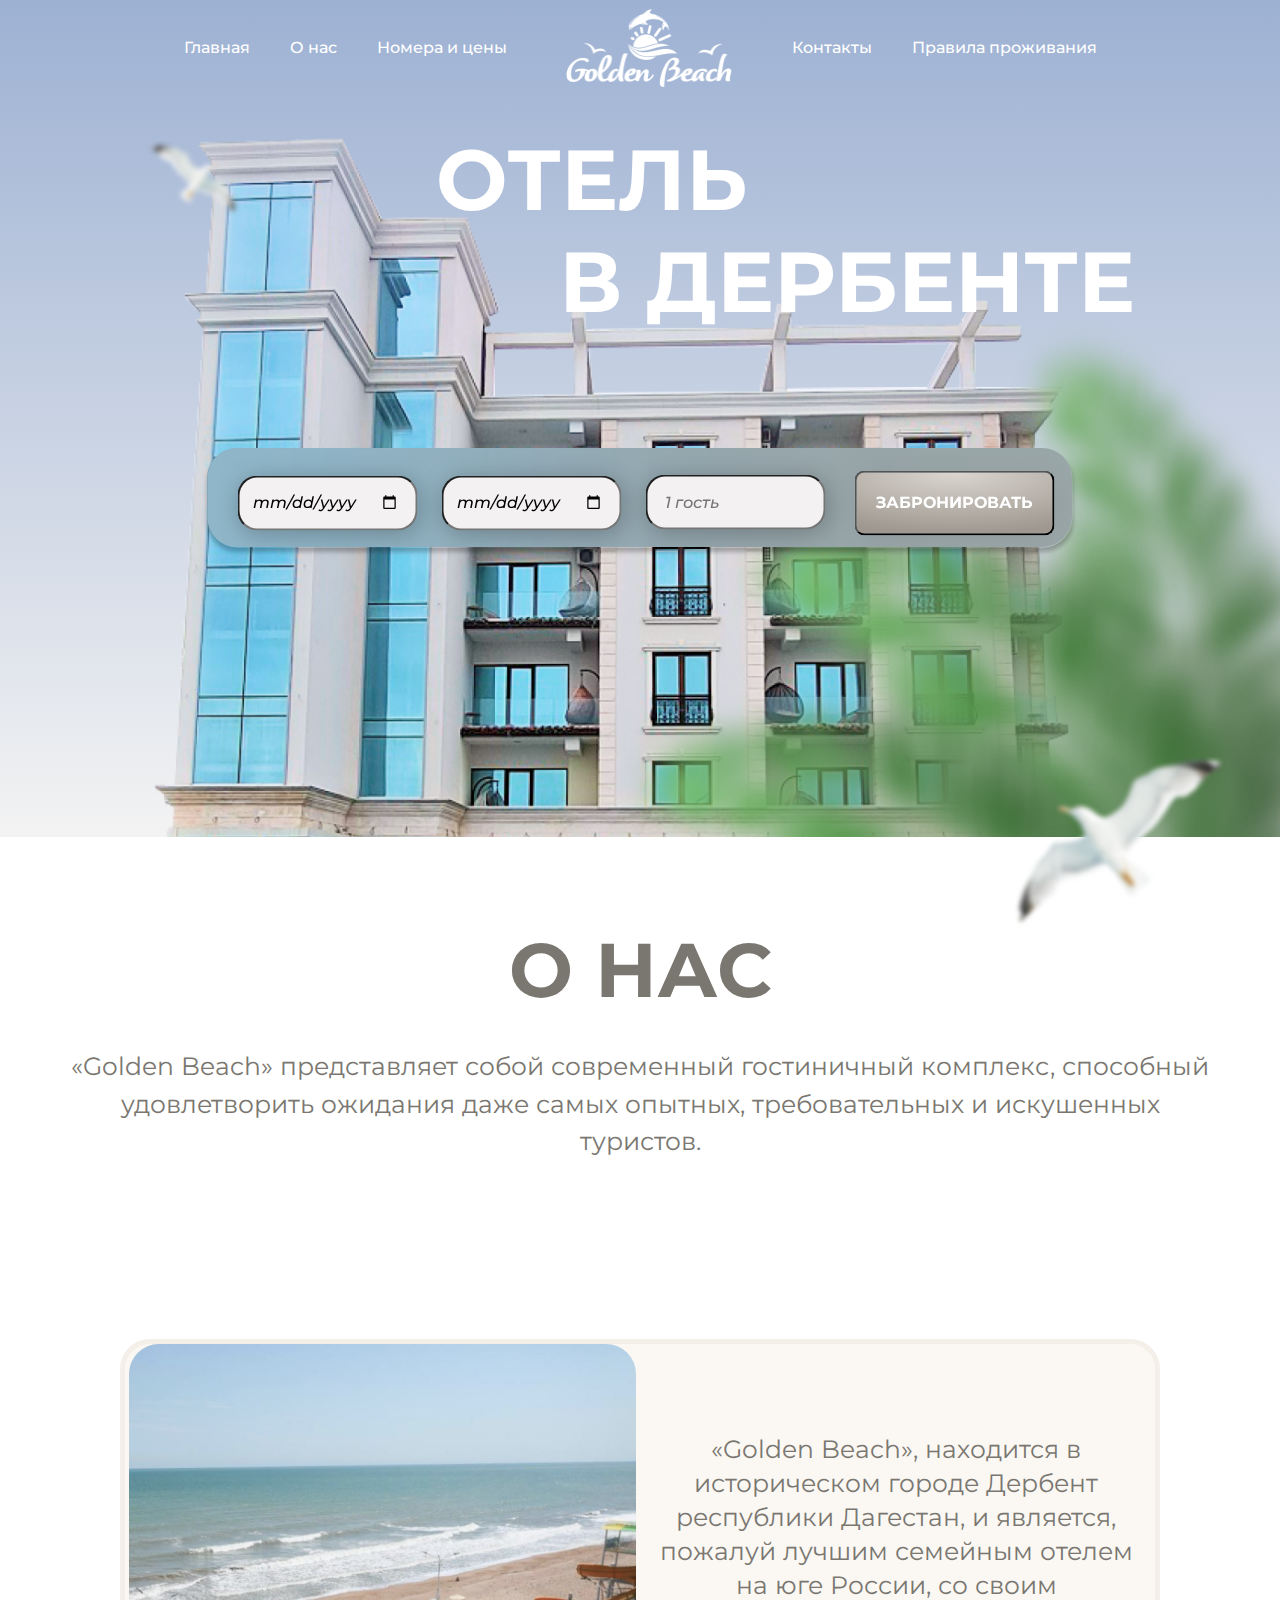
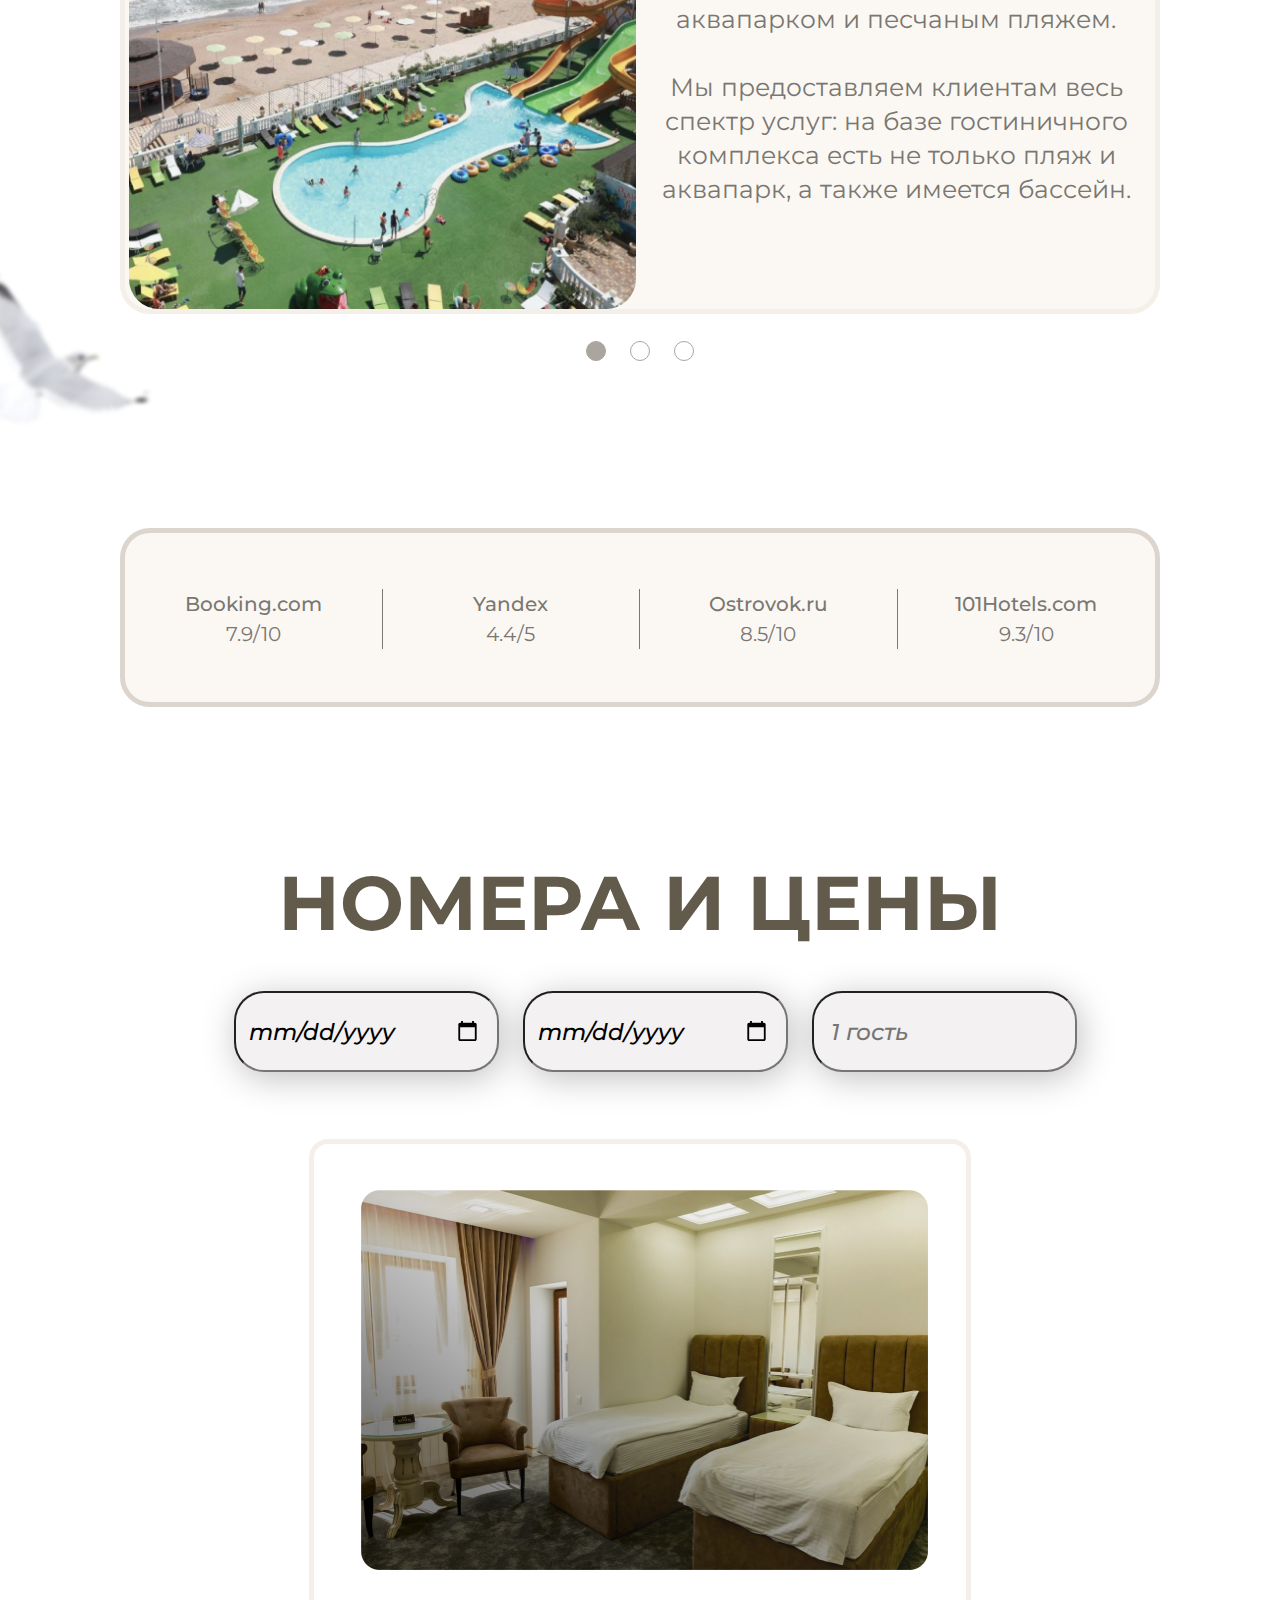
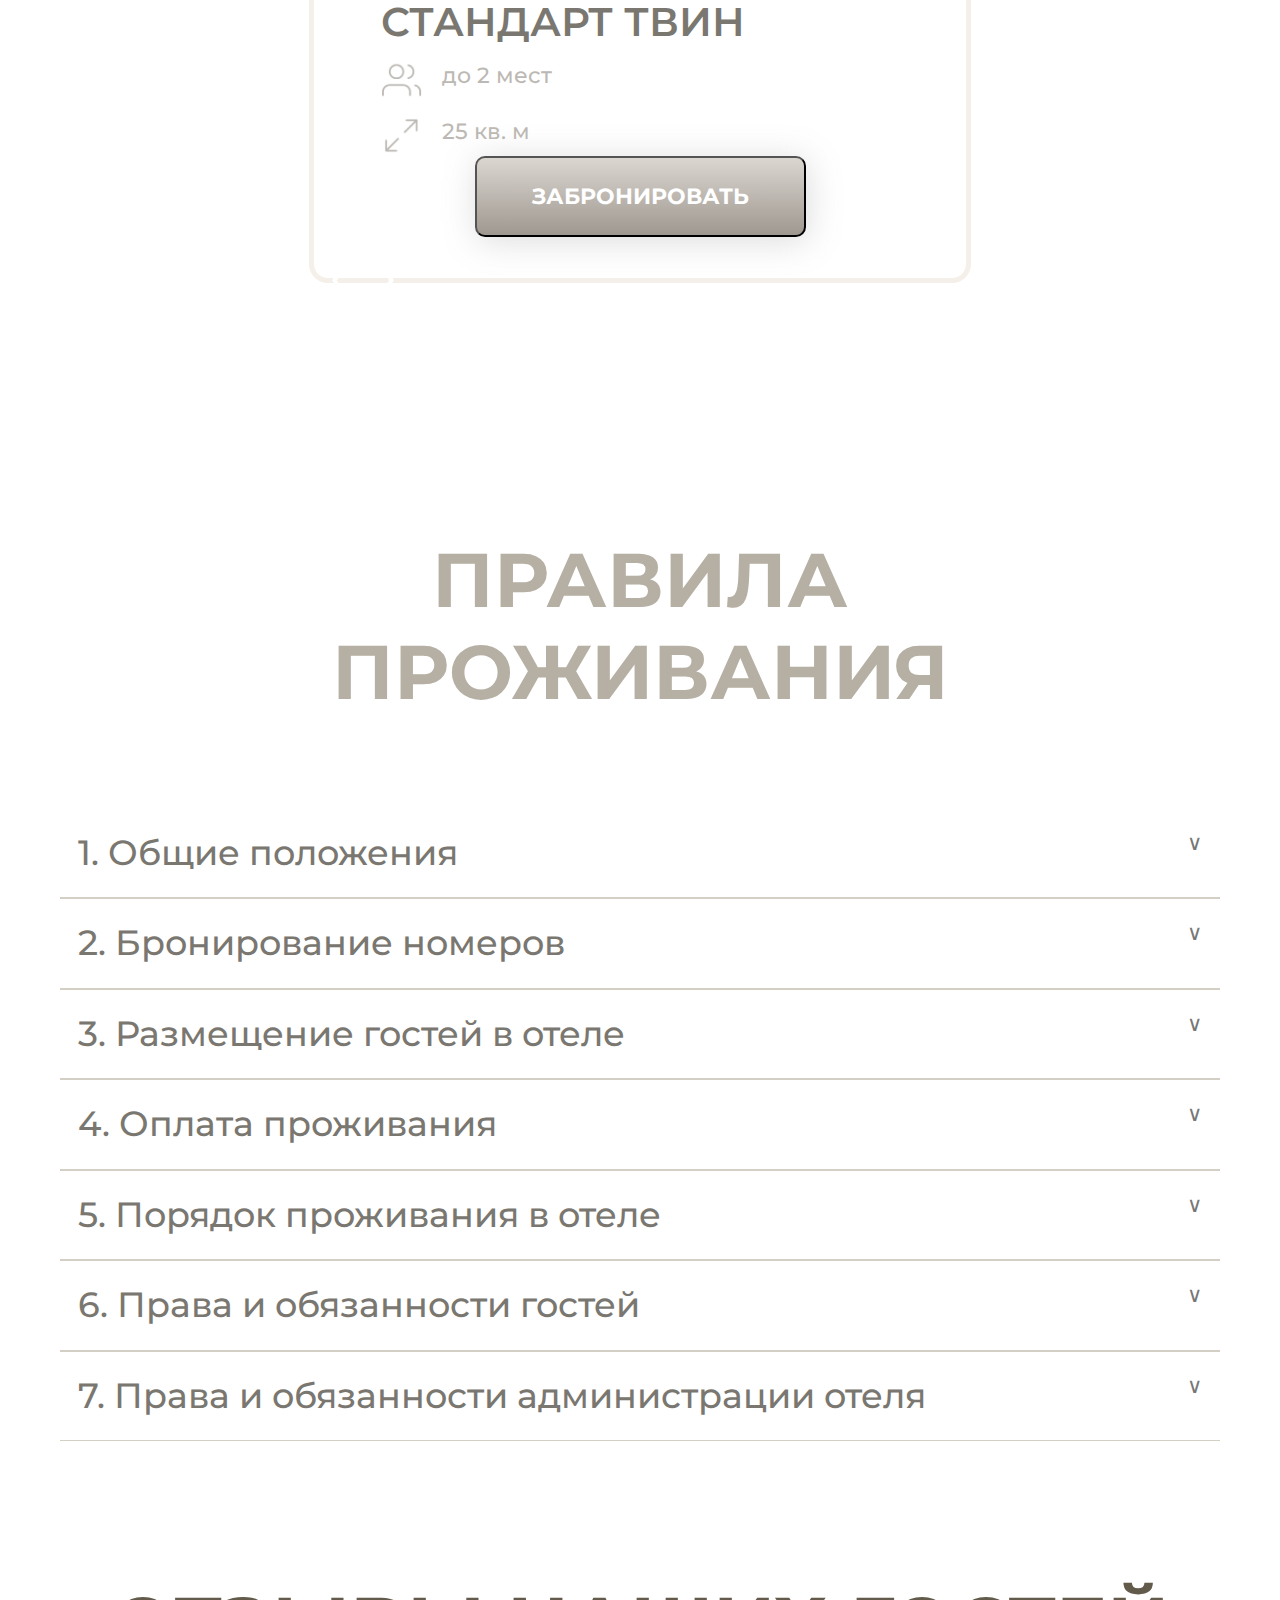
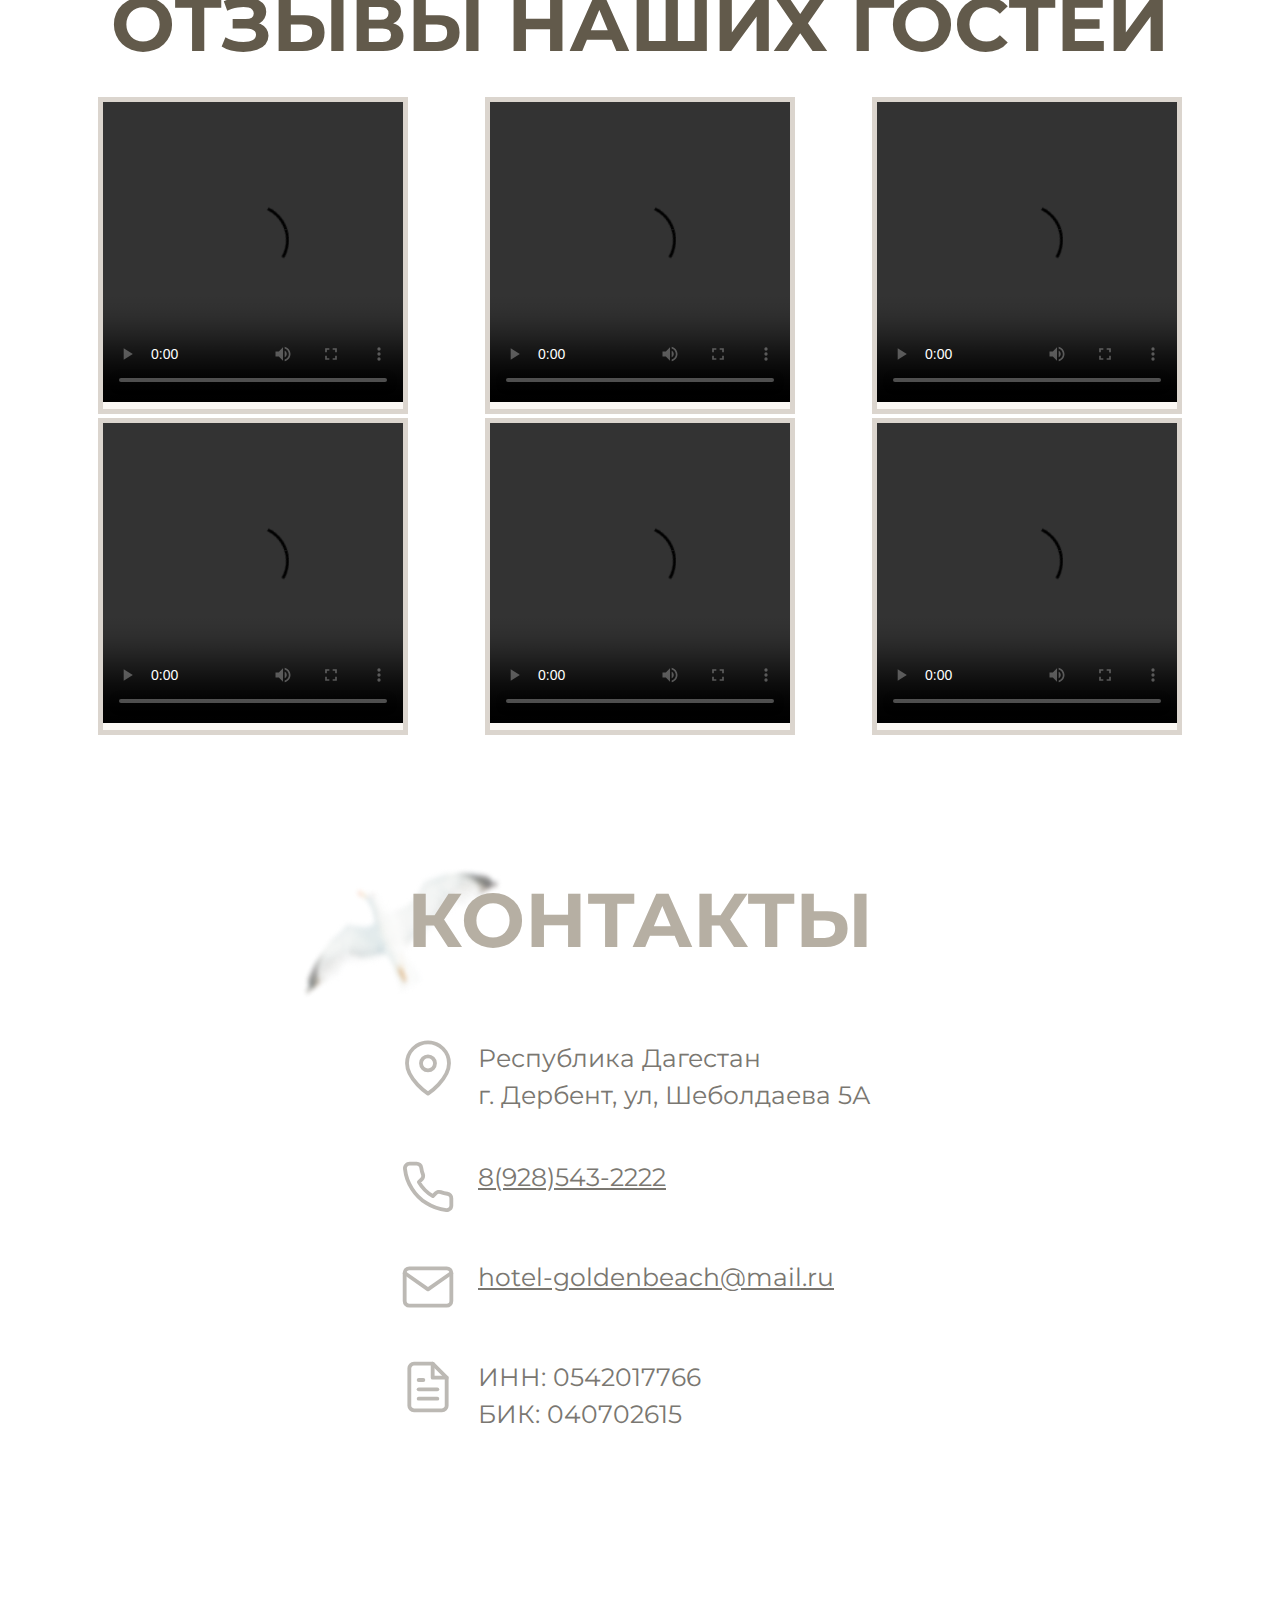
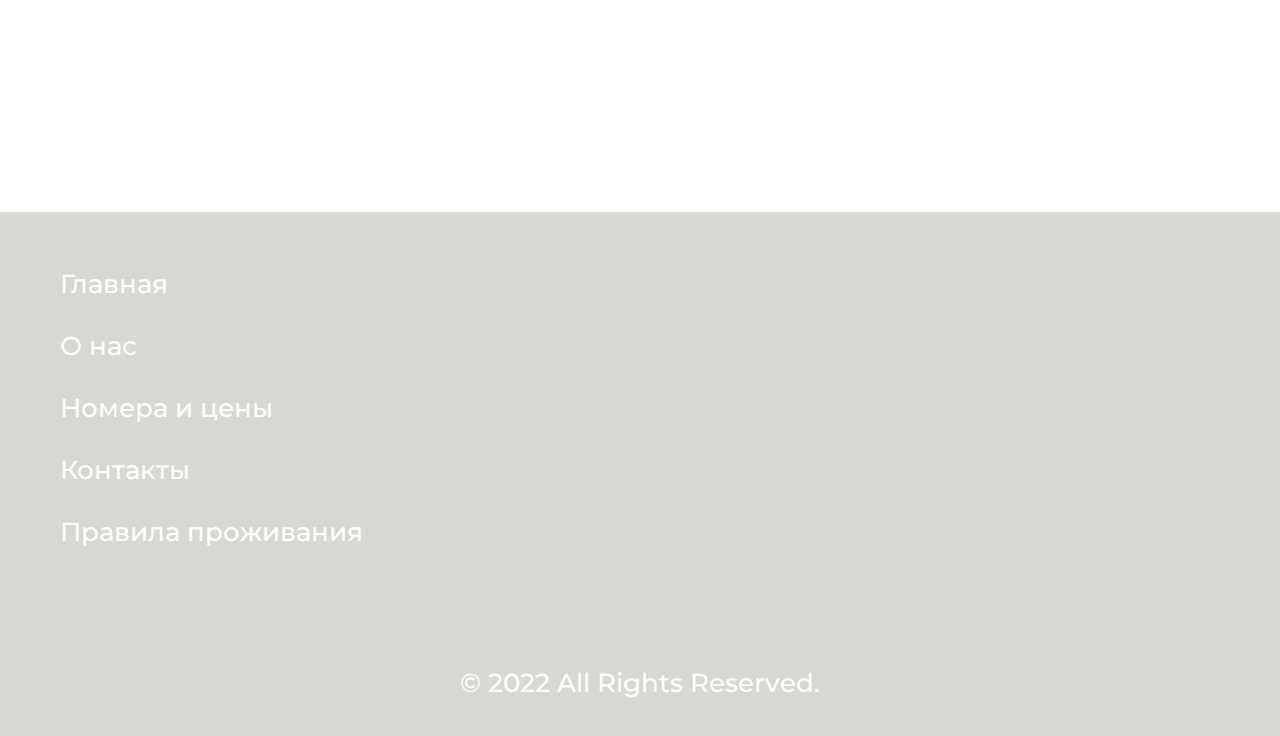
==== hotel/src/index.html @ cdae7a3d "Add files via upload" ====
<!DOCTYPE html>
<html lang="en">
<head>
    <meta charset="UTF-8">
    <meta http-equiv="X-UA-Compatible" content="IE=edge">
    <meta name="viewport" content="width=device-width, initial-scale=1.0">
    <title>Document</title>
    <link rel="stylesheet" href="css/bootstrap-reboot.min.css">
    <link rel="stylesheet" href="css/style.min.css">
</head>
<body>
    <header class="header">
        <nav class="nav">
            <div class="container">
                <div class="nav__wrapper">
                    <ul class="nav__item">
                        <li class="nav__item-items"><a href="#"> Главная</a></li>
                        <li class="nav__item-items"><a href="#">О нас</a></li>
                        <li class="nav__item-items"><a href="#">Номера и цены</a></li>
                        <li class="nav__item-items"><a class="nav__item-logo"href="#"><img class="nav__item-img" src="img/logow.png" alt="logo"></a></li>
                        <li class="nav__item-items"><a href="#">Контакты</a></li>
                        <li class="nav__item-items"><a href="#">Правила проживания</a></li>
                    </ul>
                </div>
            </div>
        </nav>
        <div class="container">
            <h1 class="header__title">ОТЕЛЬ&emsp;&emsp;&emsp;&emsp;&emsp;&nbsp;&nbsp; <br> В ДЕРБЕНТЕ&emsp;</h1>
            <div class="header__form">
                <form class="header__form-form modal-form" action="#">
                    <input class="form-date-in"  type="date"  name="calendar" required >
                    <input class="form-date-out" type="date" name="calendar" required> 
                    <input class="form-guest" type="number" max="10" min="1" placeholder="1 гость" required>
                    <button class="header__btn">забронировать</button>
                </form>
            </div>
            <div class="header_wrapper-back"><img class="header__img" src="img/bg.png" alt="hotel"></div>
            <div class="header_wrapper-bird-one"><img class="header_bird-one" src="img/ch2.png" alt="bird1"></div>
            <div class="header_wrapper_plant"><img class="header_plant"src="img/flm.png" alt="plant"></div>
        </div>
    </header>
    <div class="wrapper-bird-two"><img class="header_bird-two"src="img/ch1.png" alt="bird2"></div>
    <section class="about">
        <div class="container">
            <h2 class="about__title">О нас</h2>
            <p class="about__subtitle">«Golden Beach» представляет собой современный гостиничный комплекс, способный удовлетворить ожидания даже самых опытных, требовательных и искушенных туристов.</p>
        </div>
    </section>

    <section class="carousel">
        <div class="container">
            <div class="carousel__wrapper">
                <div class="carousel__block">
                    <div class="carousel__item-img"><img src="img/slide1.png" alt="slide1"></div>
                    <div class="carousel__item-text">«Golden Beach», находится в историческом городе Дербент республики Дагестан, и является, пожалуй лучшим семейным отелем на юге России, со своим аквапарком и песчаным пляжем. 
                        <br><br>
                    Мы предоставляем клиентам весь спектр услуг: на базе гостиничного комплекса есть не только пляж и аквапарк, а также имеется бассейн.
                        </div>
                </div>
                <div class="carousel__block">
                    <div class="carousel__item-img"><img src="img/slide2.png" alt="slide2"></div>
                    <div class="carousel__item-text">Все номера гостиничного комплекса укомплектованы всем необходимым для семейного отдыха, любые удобства доступны для Вас в номерах нескольких категорий.</div>
                </div>
                <div class="carousel__block">
                    <div class="carousel__item-img"><img src="img/slide3.png" alt="slide2"></div>
                    <div class="carousel__item-text">Приезжайте к нам, и Вы сможете по достоинству оценить красоты наших мест, безукоризненный сервис. Мы окажем Вам радушный прием, и сделаем все для того. Чтобы Ваш отдых стал незабываемым!</div>
                </div>
                <div class="dot-container">
                    <span class="dot" onclick="currentSlide(1)"></span>
                    <span class="dot" onclick="currentSlide(2)"></span>
                    <span class="dot" onclick="currentSlide(3)"></span>
                  </div>
            </div>
        </div>
    </section>
<div class="wrapper_bird_tree"><img class="bird-tree" src="img/bird3.png" alt="bird3"></div>
    <section class="rating">
        <div class="container">
            <div class="rating__wrapper">
                <div class="rating__items">
                    <div class="rating__items_item big">Booking.com</div>
                    <div class="rating__items_item">7.9/10</div>
                </div>
                <div class="rating__items">
                    <div class="rating__items_item big">Yandex</div>
                    <div class="rating__items_item">4.4/5</div>
                </div>
                <div class="rating__items">
                    <div class="rating__items_item big">Ostrovok.ru</div>
                    <div class="rating__items_item">8.5/10</div>
                </div>
                <div class="rating__items">
                    <div class="rating__items_item big">101Hotels.com</div>
                    <div class="rating__items_item">9.3/10</div>
                </div>
            </div>
        </div>
        <!-- <div class="rating_img"><img class="rating_img-item"src="img/treeR.png" alt="tree"></div> -->
    </section>

    <section class="price">
        <div class="container">
            <h2 class="price__title">номера и цены</h2>
            <div class="price__form">
                <form class="price__form-form modal-form" action="#">
                    <input class="form-date-in"  type="date"  name="calendar" required >
                    <input class="form-date-out" type="date" name="calendar" required> 
                    <input class="form-guest" type="number" max="10" min="1" placeholder="1 гость" required>
                </form>
            </div>
            <div class="price__block">
                <div class="price__order">
                    <div class="price__order-imgs">
                        <div class="price__order-img">
                            <img class="price__order-img_item" src="img/order1.png" alt="order1">
                        </div>
                        <!-- <div class="price__order-img">
                            <img class="price__order-img_item" src="img/order2.png" alt="order2">
                        </div>
                        <div class="price__order-img">
                            <img class="price__order-img_item" src="img/order3.png" alt="order3">
                        </div>
                        <div class="price__order-img">
                            <img class="price__order-img_item" src="img/order4.png" alt="order4">
                        </div> -->
                        <!-- <div style="text-align:center">
                            <span class="de" onclick="currentSlide(1)"></span>
                            <span class="de" onclick="currentSlide(2)"></span>
                            <span class="de" onclick="currentSlide(3)"></span>
                            <span class="de" onclick="currentSlide(4)"></span>
                          </div> -->
                    </div>
                    <h3 class="price__order-title">Стандарт ТВИН</h3>
                    <div class="price__order-guest">
                        <div class="price__order-guest-img">
                            <img class="price__order-guest-img_img" src="icons/Frame1.png" alt="Frame1">
                        </div>
                        <div class="price__order-guest-text">
                            до 2 мест
                        </div>
                    </div>
                    <div class="price__order-place">
                        <div class="price__order-place-img">
                            <img class="price__order-place-img_img"src="icons/Frame2.png" alt="Frame2">
                        </div>
                        <div class="price__order-place-text">
                            25 кв. м
                        </div>
                    </div>
                    <button class="price__btn">
                        забронировать
                    </button>
                </div>
                <!-- <div class="price__order">
                    <div class="price__order-imgs">
                        <div class="price__order-img">
                            <img class="price__order-img_item" src="img/order1.png" alt="order1">
                        </div>
                        <div class="price__order-img">
                            <img class="price__order-img_item" src="img/order2.png" alt="order2">
                        </div>
                        <div class="price__order-img">
                            <img class="price__order-img_item" src="img/order3.png" alt="order3">
                        </div>
                        <div class="price__order-img">
                            <img class="price__order-img_item" src="img/order4.png" alt="order4">
                        </div>
                    </div>
                    <h3 class="price__order-title">Стандарт 3</h3>
                    <div class="price__order-guest">
                        <div class="price__order-guest-img">
                            <img class="price__order-guest-img_img" src="icons/Frame1.png" alt="Frame1">
                        </div>
                        <div class="price__order-guest-text">
                            до 3 мест
                        </div>
                    </div>
                    <div class="price__order-place">
                        <div class="price__order-place-img">
                            <img class="price__order-place-img_img"src="icons/Frame2.png" alt="Frame2">
                        </div>
                        <div class="price__order-place-text">
                            30 кв. м
                        </div>
                    </div>
                    <button class="price__btn">
                        забронировать
                    </button>
                </div>
                <div class="price__order">
                    <div class="price__order-imgs">
                        <div class="price__order-img">
                            <img class="price__order-img_item" src="img/order1.png" alt="order1">
                        </div>
                        <div class="price__order-img">
                            <img class="price__order-img_item" src="img/order2.png" alt="order2">
                        </div>
                        <div class="price__order-img">
                            <img class="price__order-img_item" src="img/order3.png" alt="order3">
                        </div>
                        <div class="price__order-img">
                            <img class="price__order-img_item" src="img/order4.png" alt="order4">
                        </div>
                    </div>
                    <h3 class="price__order-title">Стандарт 4</h3>
                    <div class="price__order-guest">
                        <div class="price__order-guest-img">
                            <img class="price__order-guest-img_img" src="icons/Frame1.png" alt="Frame1">
                        </div>
                        <div class="price__order-guest-text">
                            до 4 мест
                        </div>
                    </div>
                    <div class="price__order-place">
                        <div class="price__order-place-img">
                            <img class="price__order-place-img_img"src="icons/Frame2.png" alt="Frame2">
                        </div>
                        <div class="price__order-place-text">
                            40 кв. м
                        </div>
                    </div>
                    <button class="price__btn">
                        забронировать
                    </button>
                </div> -->
                <a class="prevv" onclick="plusSlides(-1)">&#10094;</a>
                <a class="nextt" onclick="plusSlides(1)">&#10095;</a>  
            </div>
        </div>
    </section>

    <section class="rules">
        <div class="container">
            <h3 class="rules__title">правила <br>
                проживания</h3>
                <div class="rules__wrapper">
                    <button class="rules_btn">1. Общие положения</button>
                    <div class="rules_item">
                        <p class="rules_text">1.1. Настоящие правила разработаны в соответствии с Законом Российской Федерации «О защите прав потребителей» от 07.02.1992 N 2300-1, Постановлением Правительства Российской Федерации 
                            «Об утверждении Правил предоставления гостиничных услуг в Российской Федерации» 
                            от 09.10.2015г. N 1085 и иными федеральными и региональными 
                            нормативно-правовыми актами, регулирующими деятельность гостиниц.
                            <br>
                            1.2. С Правилами проживания гости могут ознакомиться:
                            <br>
                            &ensp;&#183;&ensp;в информационной папке в номере отеля;
                            <br>
                            &ensp;&#183;&ensp;на официальном сайте отеля в разделе «Об отеле».
                            <br>
                            1.3. С Постановлением Правительства Российской Федерации 
                            «Об утверждении Правил предоставления гостиничных услуг 
                            в Российской Федерации» от 09.10.2015г. N 1085 гости могут ознакомиться в информационной папке в холле отеля.
                            <br>
                            1.4. В настоящие правила могут вноситься дополнения и изменения.
                            <br>
                            1.5. В случае задолженности по оплате отельных услуг (проживание, дополнительные услуги), не возмещенного материального ущерба, причиненного отелю при проживании ранее, при невозможности гарантировать оплату дополнительных услуг при размещении в отеле, 
                            а также при отсутствии документов, обязательных к предъявлению 
                            при заселении, отель вправе отказать гражданам в размещении.</p>
                    </div>
                    <button class="rules_btn">2. Бронирование номеров</button>
                    <div class="rules_item">
                        <p class="rules_text">
                            2.1. Исполнитель предоставляет необходимую и достоверную информацию об отеле и услугах на сайте отеля в электронных системах и туристическим агентствам, с которыми у отеля заключен договор о сотрудничестве.
                            <br>
                            2.2. Исполнитель принимает заявки на бронирование посредством электронной связи, позволяющей достоверно установить, что заявка исходит от конкретного потребителя или посредством телефонной связи:
                            <br>
                            &ensp;&#183;&ensp;контакты для телефонной связи: +7 (928) 543 22 22, +7 (928) 553-77-77;<br>
                            &ensp;&#183;&ensp;контакты для электронной связи: hotel-goldenbeach@mail.ru
                            <br>
                            2.3. При гарантированном бронировании отель ожидает гостя до 12:00 дня, следующего за днём запланированного заезда.
                            <br>
                            В случае отказа от бронирования менее чем:
                            <br>
                            &ensp;&#183;&ensp;за сутки до дня заезда в Низкий сезон,<br>
                            &ensp;&#183;&ensp;за трое суток до дня заезда в Средний сезон,<br>
                            &ensp;&#183;&ensp;за пятеро суток до дня заезда в Высокий сезон,<br>
                            а также опоздания или не заезда гостя с него или с заказчика взимается плата за фактический простой номера, но не более чем за сутки. При опоздании более чем на сутки гарантированное бронирование аннулируется.
                            <br>
                            2.4. В случае предварительного гарантированного (оплаченного) бронирования при заезде гостя до расчетного часа (с 07:00 до 12:00) оплачивается 50% стоимости проживания в низкий и средний сезоны и 100% в высокий сезон, если заселение производится с 07:00 до 12:00. 
                        </p>
                    </div>
                    <button class="rules_btn">3. Размещение гостей в отеле</button>
                    <div class="rules_item">
                        <p class="rules_text">
                            3.1. Отель предназначен для временного проживания граждан на срок, указанный в заявке, или заявленный гостем при размещении, если поселение осуществляется без предварительного уведомления. Иностранные граждане могут быть размещены на срок действия визы и миграционной карты.
                            <br>
                            По истечении согласованного срока проживающий гражданин обязан освободить номер.
                            <br>
                            3.2. При необходимости продления срока проживания необходимо сообщить об этом администратору службы приема и размещения (стойки приема и размещения) отеля не позднее, чем за 3 часа до расчетного часа – 12 часов по местному времени. При наличии свободных номеров администратор службы приема и размещения по согласованию с отделом бронирования продлевает срок проживания.
                            <br>
                            3.3. Номер в отеле предоставляется гражданам РФ по предъявлении действительного документа, удостоверяющего личность согласно требованиям Законодательства РФ и оформленного в установленном порядке.
                            <br>
                            3.4. Номер в отеле предоставляется иностранным гражданам и лицам без гражданства по предъявлении:
                            <br>
                            &ensp;&#183;&ensp;паспорта иностранного гражданина либо иного документа, установленного федеральным законом или признанного в соответствии с международным договором РФ в качестве документа, удостоверяющего личность иностранного гражданина;<br>
                            &ensp;&#183;&ensp;документа, выданного иностранным государством и признанного в соответствии с международным договором РФ в качестве документа, удостоверяющего личность лица без гражданства;<br>
                            &ensp;&#183;&ensp;разрешения на временное проживание лица без гражданства;<br>
                            &ensp;&#183;&ensp;вида на жительство лица без гражданства. <br>
                            3.5. Общее количество проживающих гостей в номере должно соответствовать количеству мест в номере.
                            <br>
                            Постановка иностранного гражданина и лица без гражданства на учет по месту пребывания в гостинице и снятие их с учет осуществляется в соответствии с Правилами осуществления миграционного учета иностранных граждан и лиц без гражданства в РФ. Для иностранных граждан эта услуга является платной.
                            <br>
                            3.6. Расчетный час в гостинице — 12 часов по московскому времени. Время заезда – 14 часов по московскому времени.
                        </p>
                    </div>
                    <button class="rules_btn">4. Оплата проживания</button>
                    <div class="rules_item">
                        <p class="rules_text">4.1. Плата за бронирование номеров в отеле составляет 50% от общей стоимости проживания.
                            <br>
                            4.2. Плата за проживание в отеле взимается в соответствии с расчетным часом. В случае задержки выезда потребителя плата за проживание взимается в следующем порядке:
                            <br>
                            &ensp;&#183;&ensp;с 12:00 до 18:00 – 50% от стоимости номера;<br>
                            &ensp;&#183;&ensp;после 18:00 – 100% стоимости номера.
                            4.3. Оплата за проживание и другие заказанные услуги производится в соответствии с действующим прейскурантом цен, утвержденным приказом Управляющего отелем.
                            <br>
                            4.4. Оплата может производиться авансовым перечислением средств за заказанные и подтвержденные услуги (до заезда гостя) или непосредственно в гостинице при заселении. Гостиница принимает оплату наличными рублевыми средствами или кредитной картой.
                            <br>
                            4.5. Отель принимает к оплате следующие кредитные карты: Visa, Master Card, American Express, Maestro.
                            <br>
                            4.6. Посещение проживающих третьими лицами допускается до 23:00. В случае, когда посетитель остается в номере после 23:00, отель оставляет за собой право выставить счет гостю на оплату дополнительного места и потребовать предоставления документа, удостоверяющего личность посетителя.
                            <br>
                            4.7. При выезде из отеля гость производит окончательный расчет за предоставленные основные и дополнительные услуги и сдает электронный ключ от номера администратору службы приема и размещения.</p>
                    </div>
                    <button class="rules_btn">5. Порядок проживания в отеле</button>
                    <div class="rules_item">
                        <p class="rules_text">5.1. Помимо оплачиваемых услуг отель предоставляет гостям следующие бесплатные услуги:
                            <br>
                            &ensp;&#183;&ensp;вызов скорой помощи;<br>
                            &ensp;&#183;&ensp;вода;<br>
                            &ensp;&#183;&ensp;доставка в номер корреспонденции по ее получении;<br>
                            &ensp;&#183;&ensp;побудка к определенному времени;<br>
                            &ensp;&#183;&ensp;вызов такси;<br>
                            &ensp;&#183;&ensp;заказ столиков в ресторанах отеля и города;<br>
                            &ensp;&#183;&ensp;услуги беспроводного интернета. <br>
                            5.2. Деньги, ценные бумаги, драгоценности, необходимо оставлять в сейфе в номере или в сейфе ресепшн. При условии соблюдения настоящего правила, администрация гарантирует проживающим сохранность личных вещей.
                            <br>
                            5.3. Гостиница не несет ответственности за работу городских коммуникаций (отключение света, тепла, воды).
                            <br>
                            5.4. В течение проживания гостя уборка номера производится ежедневно. Смена полотенец – ежедневно, смена постельного белья – раз в трое суток. Дополнительная уборка номера и смена полотенец и постельного белья оплачиваются дополнительно в соответствии с прейскурантом гостиницы.
                            <br>
                            5.5. При обнаружении забытых гостем вещей в номере администрация принимает меры к возврату их владельцу. Если это сделать не удалось отель обеспечивает сохранность вещей до передачи их гостю или его доверенному лицу в течение трех месяцев.
                            <br>
                            5.6. Книга отзывов и предложений находится у администратора на стойке приема и размещения, и выдается по первой просьбе / первому требованию. Заявления и жалобы принимаются отелем в письменной форме и рассматриваются в установленном Законом порядке.
                            
                            </p>
                    </div>
                    <button class="rules_btn">6. Права и обязанности гостей</button>
                    <div class="rules_item">
                        <p class="rules_text">
                            6.1. Потребитель имеет право:
                            <br>
                            &ensp;&#183;&ensp;запросить информацию о порядке получения бесплатных услуг в гостинице;<br>
                            &ensp;&#183;&ensp;запросить перечень дополнительных услуг и действующих на них цен;<br>
                            &ensp;&#183;&ensp;потребовать устранить недостаток, если ему предоставлена некачественная услуга, или уменьшения цены за некачественную услугу;<br>
                            &ensp;&#183;&ensp;оставить отзыв о пребывании в гостинице, оценив все использованные им услуги. <br>
                            6.2. Гость обязан:
                            <br>
                            &ensp;&#183;&ensp;оплатить все предоставленные ему услуги;<br>
                            &ensp;&#183;&ensp;соблюдать установленные гостиницей правила и определенный порядок проживания;<br>
                            &ensp;&#183;&ensp;соблюдать правила противопожарной безопасности, не допускать возникновения очагов пожара;<br>
                            &ensp;&#183;&ensp;соблюдать общественный порядок в гостинице и в номере, не шуметь и не беспокоить других гостей после 23:00;<br>
                            &ensp;&#183;&ensp;в случае обнаружения аварии электросетей, водо-теплоснабжающих сетей и иных технических, инженерных систем и оборудования гостиницы немедленно сообщить об этом администратору службы приема и размещения;<br>
                            &ensp;&#183;&ensp;при уходе из номера закрыть водозаборные краны, окна, выключить свет, телевизор и другие электроприборы, закрыть номер;<br>
                            &ensp;&#183;&ensp;возместить ущерб, причиненный имуществу гостиницы по своей вине в соответствии с действующим прейскурантом;<br>
                            &ensp;&#183;&ensp;хранить деньги, ценные бумаги и драгоценности в сейфе в номере или сдавать их на ответственное хранение в службу приема и размещения гостей;<br>
                            &ensp;&#183;&ensp;соблюдать установленный расчетный час при выезде. <br>
                        </p>
                    </div>
                    <button class="rules_btn">7. Права и обязанности администрации отеля</button>
                    <div class="rules_item">
                        <p class="rules_text">7.1. Отель имеет право:
                            <br>
                            &ensp;&#183;&ensp;в случае невозможности предоставить потребителю номер в отеле переселить его по согласованию с ним в другой отель не ниже по уровню;<br>
                            &ensp;&#183;&ensp;переселить потребителя в равнозначный номер в случае обнаружения необходимости произвести в его номере экстренный ремонт или проведения мероприятий по устранению причин, препятствующих его нормальному использованию;<br>
                            &ensp;&#183;&ensp;выселить потребителя в случае нарушения им настоящих правил, несвоевременной оплаты предоставленных услуг или проявления в отношении персонала или других потребителей агрессии и других действий, угрожающих их безопасности или здоровью;<br>
                            &ensp;&#183;&ensp;поместить вещи, оставленные потребителем в номере, подлежащем освобождению в связи с истечением оплаченного срока проживания, в камеру хранения. Такие действия производятся в присутствии представителя администрации гостиницы. <br>
                            7.2. Отель обязан:
                            <br>
                            &ensp;&#183;&ensp;в случае переселения гостя в другой отель предоставить ему бесплатно автомобиль для его транспортировки в этот отель;<br>
                            &ensp;&#183;&ensp;в случае выявления недостатков в номере, угрожающих безопасности гостя, срочно переселить его в другой номер без доплаты в равнозначный номер или в номер более высокой категории;<br>
                            &ensp;&#183;&ensp;хранить забытые гостем вещи в течение трех месяцев, а ценные вещи и деньги в течение одного года с момента составления акта о забытых вещах;<br>
                            &ensp;&#183;&ensp; обеспечивать конфиденциальность информации о потребителях и посетителях гостиницы;<br>
                            &ensp;&#183;&ensp;не проводить шумных мероприятий во дворике после 23:00. <br>
                            Благодарим Вас за выбор отеля «Golden Beach». Мы будем рады помочь Вам в решении любых возникающих вопросов.
                            <br>
                            С уважением,
                            <br>
                            Администрация отеля «Golden Beach».
                            <br>
                            Приятного Вам отдыха!
                            
                            </p>
                    </div>
                </div>
        </div>
    </section>

    <section class="video">
        <div class="container">
            <h3 class="video__title">Отзывы наших гостей</h3>
            <div class="video__wrapper">
                <div class="video__item">
                    <video controls height="300" width="300" src="video/video1.mp4"></video> 
                </div>
                <div class="video__item">
                    <video controls height="300" width="300" src="video/video2.mp4"></video>
                </div>
                <div class="video__item">
                    <video controls height="300" width="300" src="video/video3.mp4"></video>
                </div>
                <div class="video__item">
                    <video controls height="300" width="300" src="video/video4.mp4"></video>
                </div>
                <div class="video__item">
                    <video controls height="300" width="300" src="video/video5.mp4"></video>
                </div>
                <div class="video__item">
                    <video controls height="300" width="300" src="video/video6.mp4"></video>
                </div>
            </div>
        </div>
    </section>

    <section class="contacts">
        <div class="container">
            <img class="birdi"src="img/birdi.png" alt="birdi">
            <h3 class="contacts__title">
                контакты
            </h3>
            <div class="contacts__wrapper">
                <div class="contacts__item">
                    <div class="contacts__item-img">
                        <img src="icons/Frame1.svg" alt="geo">
                    </div>
                    <div class="contacts__item-text">
                        Республика Дагестан <br>
                        г. Дербент, ул, Шеболдаева 5А
                    </div>
                </div>
                <div class="contacts__item">
                    <div class="contacts__item-img">
                        <img src="icons/Frame2.svg" alt="tel">
                    </div>
                    <div class="contacts__item-text">
                        <a href="tel:+89285432222">8(928)543-2222</a>
                    </div>
                </div>
                <div class="contacts__item">
                    <div class="contacts__item-img">
                        <img src="icons/Frame3.svg" alt="mail">
                    </div>
                    <div class="contacts__item-text">
                       <a href="#">hotel-goldenbeach@mail.ru</a>
                    </div>
                </div>
                <div class="contacts__item">
                    <div class="contacts__item-img">
                        <img src="icons/Frame4.svg" alt="inn">
                    </div>
                    <div class="contacts__item-text">
                        ИНН: 0542017766 <br>
                        БИК: 040702615
                    </div>
                </div>
            </div>
        </div>
        
    </section>
    
    <footer class="footer">
        <div class="container">
            <div class="footer__links">
                <div class="footer__links-item"><a href="">Главная</a></div>
                <div class="footer__links-item"><a href="">О нас</a></div>
                <div class="footer__links-item"><a href="">Номера и цены</a></div>
                <div class="footer__links-item"><a href="">Контакты</a></div>
                <div class="footer__links-item"><a href="">Правила проживания</a></div>
            </div>
            <div class="footer__subtitle">© 2022 All Rights Reserved.</div>
        </div>
        
    </footer>
    <script src="js/script.js"></script>
</body>
</html>
---- hotel/src/css/style.min.css ----
@import url("https://fonts.googleapis.com/css2?family=Montserrat:ital,wght@0,400;0,500;0,600;0,700;1,500&display=swap");*{font-family:'Montserrat', sans-serif;margin:0;padding:0}.container{width:1160px;margin:0 auto}.nav{max-height:94px}.nav__wrapper{display:-webkit-box;display:-ms-flexbox;display:flex;-webkit-box-orient:horizontal;-webkit-box-direction:normal;-ms-flex-direction:row;flex-direction:row}.nav__item{list-style-type:none;display:-webkit-box;display:-ms-flexbox;display:flex;-webkit-box-orient:horizontal;-webkit-box-direction:normal;-ms-flex-direction:row;flex-direction:row;-webkit-box-align:center;-ms-flex-align:center;align-items:center;margin:0 auto;padding:0;font-weight:500;font-size:16px;line-height:23px;color:#f00606}.nav__item :nth-child(4){margin-right:58px;margin-left:17px}.nav__item :last-child{margin:0}.nav__item-items{margin-right:40px}.nav__item a{text-decoration:none;color:#ffffff}.nav__item-logo{padding:0;width:170px;height:94px}.nav__item-img{padding:0;width:170px;height:94px}.header{background:-webkit-gradient(linear, left top, left bottom, from(#9DB1D3), to(#F3F3F3));background:linear-gradient(#9DB1D3, #F3F3F3);position:relative;min-height:837px;overflow:hidden}.header__title{margin-top:35px;text-align:right;font-weight:700;font-size:85px;text-transform:uppercase;color:#ffffff;position:relative;z-index:1000}.header__form{position:absolute;display:block;margin:79px auto 0 auto;width:865px;height:99px;top:50%;left:50%;-webkit-transform:translate(-50%, -50%);transform:translate(-50%, -50%);background:rgba(217,217,217,0.01);-webkit-box-shadow:0px 4px 4px rgba(0,0,0,0.25);box-shadow:0px 4px 4px rgba(0,0,0,0.25);-webkit-backdrop-filter:blur(237px);backdrop-filter:blur(237px);border-radius:30px;z-index:3}.header__form-form{margin-top:22px}.header__form-form .form-date-in{width:180px;height:55px;margin-left:30px;padding-left:13px;padding-right:16px;font-style:italic;font-weight:500;font-size:16px;background:#F3F1F1;-webkit-box-shadow:2px 4px 24px rgba(0,0,0,0.25);box-shadow:2px 4px 24px rgba(0,0,0,0.25);border-radius:20px}.header__form-form .form-date-out{width:180px;height:55px;margin-left:20px;padding-left:13px;padding-right:16px;font-style:italic;font-weight:500;font-size:16px;background:#F3F1F1;-webkit-box-shadow:2px 4px 24px rgba(0,0,0,0.25);box-shadow:2px 4px 24px rgba(0,0,0,0.25);border-radius:20px}.header__form-form .form-guest{width:180px;height:55px;margin-left:20px;padding-left:17px;padding-right:16px;font-style:italic;font-weight:500;font-size:16px;background:#F3F1F1;-webkit-box-shadow:2px 4px 24px rgba(0,0,0,0.25);box-shadow:2px 4px 24px rgba(0,0,0,0.25);border-radius:20px}.header__form-form .header__btn{width:200px;height:65px;margin-left:25px;background:radial-gradient(100% 100% at 50% 0%, #DBD6D0 0%, #9E9890 100%);-webkit-box-shadow:2px 4px 34px rgba(115,114,114,0.25);box-shadow:2px 4px 34px rgba(115,114,114,0.25);border-radius:10px;font-weight:700;font-size:16px;color:#ffffff;text-transform:uppercase}.header_wrapper-bird-one{position:absolute;top:100px;left:10%;width:100%;max-width:137px;height:auto}.header_wrapper-bird-one img{width:100%;max-width:137px;height:auto}.header_wrapper_plant{position:absolute;top:100px;right:-10%;width:100%;max-width:910px;height:auto}.header_wrapper_plant img{width:100%;max-width:910px;height:auto}.header_wrapper-back{position:absolute;text-align:center;top:100px;width:100%;max-width:1100px;height:auto}.header_wrapper-back img{width:100%;max-width:1100px;height:auto}.wrapper-bird-two{position:absolute;top:660px;right:1%;width:100%;max-width:310px;height:auto;z-index:101}.wrapper-bird-two img{width:100%;max-width:310px;height:auto}.about{min-height:415px;background:#ffffff;text-align:center;margin-top:87px}.about__title{background:#ffffff;text-transform:uppercase;font-weight:700;font-size:76px;color:#7A7771}.about__subtitle{margin-top:33px;font-weight:400;font-size:25px;color:#7A7771}.carousel{margin:0 auto;position:relative}.carousel__wrapper{max-width:1040px;max-height:575px;margin:0 auto}.carousel__block{-ms-grid-columns:1fr 1fr;grid-template-columns:1fr 1fr;display:none;max-width:1040px;max-height:575px;background:#FBF8F4;border-radius:30px;border:5px solid #F4EFE8}.carousel__item-img{max-width:581px;height:auto;border-radius:30px;margin:0 auto}.carousel__item-img img{max-width:581px;max-height:565px;border-radius:30px}.carousel__item-text{display:block;margin:88px 22px 81px 19px;text-align:center;font-weight:400;font-size:25px;line-height:34px;color:#7A7771}.dot-container{text-align:center;margin-top:27px}.dot{cursor:pointer;height:20px;width:20px;margin:0 10px;border-radius:50%;display:inline-block;-webkit-transition:background-color 0.6s ease;transition:background-color 0.6s ease;border:1px solid #AAA59F}.active,.dot:hover{background-color:#AAA59F}.wrapper_bird_tree{position:absolute;top:1800px;left:-7%;width:100%;max-width:310px;height:auto;z-index:101}.wrapper_bird_tree img{width:100%;max-width:310px;height:auto}.rating{margin:0 auto;margin-top:214px}.rating__wrapper{display:-ms-grid;display:grid;-ms-grid-columns:1fr 1fr 1fr 1fr;grid-template-columns:1fr 1fr 1fr 1fr;margin:0 auto;text-align:center;width:100%;max-width:1040px;max-height:179px;background-color:#FBF8F4;border:5px solid #DBD5CE;border-radius:30px}.rating__wrapper :last-child{border-right:none}.rating__items{margin-top:56px;border-right:1px solid #7A7771;margin-bottom:55px}.rating__items_item{font-weight:400;font-size:20px;color:#7A7771}.big{font-weight:500}.price{margin:0 auto;margin-top:150px}.price__title{font-weight:700;font-size:76px;color:#625A4B;text-align:center;text-transform:uppercase}.price__form{margin:0 auto;text-align:center}.price__form-form{margin-top:43px}.price__form-form .form-date-in{width:265px;height:81px;margin-left:30px;padding-left:13px;padding-right:16px;font-style:italic;font-weight:500;font-size:23px;background:#F3F1F1;-webkit-box-shadow:2.94545px 5.89091px 35.3455px rgba(0,0,0,0.25);box-shadow:2.94545px 5.89091px 35.3455px rgba(0,0,0,0.25);border-radius:30px}.price__form-form .form-date-out{width:265px;height:81px;margin-left:20px;padding-left:13px;padding-right:16px;font-style:italic;font-weight:500;font-size:23px;background:#F3F1F1;-webkit-box-shadow:2.94545px 5.89091px 35.3455px rgba(0,0,0,0.25);box-shadow:2.94545px 5.89091px 35.3455px rgba(0,0,0,0.25);border-radius:30px}.price__form-form .form-guest{width:265px;height:81px;margin-left:20px;padding-left:17px;padding-right:16px;font-style:italic;font-weight:500;font-size:23px;background:#F3F1F1;-webkit-box-shadow:2.94545px 5.89091px 35.3455px rgba(0,0,0,0.25);box-shadow:2.94545px 5.89091px 35.3455px rgba(0,0,0,0.25);border-radius:30px}.price__block{margin:0 auto;margin-top:67px;max-width:662px;max-height:744px;border:5px solid #F4EFE8;border-radius:19px}.price__order{margin:46px 47px 29px 47px}.price__order-imgs{margin:0 auto;max-width:567px;max-height:380px}.price__order-img{margin:0 auto;max-width:567px;max-height:380px}.price__order-img_item{margin:0 auto;max-width:567px;max-height:380px}.price__order-title{margin-top:28px;padding-left:20px;font-weight:600;font-size:40px;color:#7A7771;text-transform:uppercase}.price__order-guest{display:-webkit-box;display:-ms-flexbox;display:flex;-webkit-box-orient:horizontal;-webkit-box-direction:normal;-ms-flex-direction:row;flex-direction:row}.price__order-guest-img{width:41px;height:41px;margin-top:5px;padding-left:20px}.price__order-guest-img_img{width:41px;height:41px}.price__order-guest-text{padding-top:5px;padding-left:40px;font-weight:500;font-size:22px;color:#BCB9B4}.price__order-place{display:-webkit-box;display:-ms-flexbox;display:flex;-webkit-box-orient:horizontal;-webkit-box-direction:normal;-ms-flex-direction:row;flex-direction:row;margin-top:10px}.price__order-place-img{width:41px;height:41px;margin-top:5px;padding-left:20px}.price__order-place-img_img{width:41px;height:41px}.price__order-place-text{padding-top:5px;padding-left:40px;font-weight:500;font-size:22px;color:#BCB9B4}.price__btn{display:block;margin:0 auto;width:331px;height:81px;font-weight:700;font-size:22px;text-transform:uppercase;text-align:center;border-radius:10px;background:-webkit-gradient(linear, left top, left bottom, from(#DBD6D0), to(#9E9890));background:linear-gradient(#DBD6D0, #9E9890);color:#FFFFFF;-webkit-box-shadow:2px 4px 34px rgba(115,114,114,0.25);box-shadow:2px 4px 34px rgba(115,114,114,0.25)}.prevv,.nextt{cursor:pointer;position:relative;top:50%;width:auto;margin-top:-22px;padding:16px;color:white;font-weight:bold;font-size:18px;-webkit-transition:0.6s ease;transition:0.6s ease;border-radius:0 3px 3px 0}.prevv:hover,.nextt:hover{background-color:rgba(0,0,0,0.8)}.nextt{right:0;border-radius:3px 0 0 3px}.rules{margin:0 auto;margin-top:251px}.rules__title{text-align:center;font-weight:700;font-size:76px;text-transform:uppercase;color:#B6AFA3}.rules__wrapper{margin-top:92px}.rules__wrapper :first-child{border-top:none}.rules_btn{font-weight:500;font-size:35px;background:none;color:#7A7771;cursor:pointer;padding:18px;width:100%;text-align:left;border:none;outline:none;-webkit-transition:0.4s;transition:0.4s;border-top:1px solid #D4CFC5;border-bottom:1px solid #D4CFC5}.rules_item{padding:0 18px;background-color:white;display:none;overflow:hidden}.rules_text{font-weight:400;font-size:27px;color:#7A7771}.rules_text li{font-weight:400;font-size:27px;color:#7A7771}.active1,.btn:hover{content:''}.rules_btn:after{content:'\2228';font-size:21px;color:#777;float:right;margin-left:5px}.active1:after{content:"\2227"}.video{margin-top:137px}.video__title{margin:0 auto;font-weight:700;font-size:76px;color:#625A4B;text-align:center;text-transform:uppercase}.video__wrapper{margin-top:25px;display:-webkit-box;display:-ms-flexbox;display:flex;-webkit-box-orient:horizontal;-webkit-box-direction:normal;-ms-flex-direction:row;flex-direction:row;-ms-flex-pack:distribute;justify-content:space-around;-ms-flex-wrap:wrap;flex-wrap:wrap;-ms-flex-line-pack:stretch;align-content:stretch;-webkit-box-align:stretch;-ms-flex-align:stretch;align-items:stretch}.video__item{width:auto;height:auto;background-color:#FBF8F4;border:5px solid #DBD5CE;margin:2px}.video__item video{width:300px;height:300px}.contacts{margin-top:137px;position:relative}.contacts__title{text-align:center;font-weight:700;font-size:76px;color:#B6AFA3;text-transform:uppercase}.contacts__wrapper{margin:0 auto;margin-top:75px;max-width:480px;display:-webkit-box;display:-ms-flexbox;display:flex;-webkit-box-orient:vertical;-webkit-box-direction:normal;-ms-flex-direction:column;flex-direction:column}.contacts__wrapper :first-child{margin-top:0}.contacts__item{display:-webkit-box;display:-ms-flexbox;display:flex;-webkit-box-orient:horizontal;-webkit-box-direction:normal;-ms-flex-direction:row;flex-direction:row;margin-top:44px}.contacts__item-img{width:56px;height:56px}.contacts__item-text{margin-left:22px;font-weight:400;font-size:25px;color:#7A7771}.contacts__item-text a{color:#7A7771}.contacts .birdi{width:285px;position:absolute;height:345px;top:-22%;left:20%;z-index:-1}.footer{margin:0 auto;margin-top:378px;font-weight:500;font-size:26px;background-color:#D9D7D1}.footer__links{padding-top:53px}.footer__links-item{margin-bottom:23px}.footer a{text-decoration:none;color:#ffffff}.footer__subtitle{margin-top:112px;padding-bottom:33px;text-align:center;color:#ffffff}@media (max-width: 1200px){.container{max-width:960px;max-width:98vw}.carousel__wrapper{max-width:900px}.carousel__item-text{font-size:22px}.rating__wrapper{max-width:900px}.rules__wrapper{margin:0 auto;width:98vw}.video__wrapper{width:98vw}.footer__links-item{margin-bottom:23px;margin-left:20px}.carousel__item-img img{width:100%;height:100%}}@media (max-width: 992px){.container{max-width:720px;max-width:98vw}.nav__item{font-size:15px;line-height:none}.nav__item-items{margin-right:25px}.header__title{font-size:51px}.header_wrapper-bird-one{display:none}.header_plant{display:none}.header__form{width:720px}.header__form-form .form-date-in{width:140px;font-size:15px}.header__form-form .form-date-out{width:140px;font-size:15px}.header__form-form .form-guest{width:140px;font-size:15px}.header__form-form .header__btn{margin-left:5px}.wrapper-bird-two img{display:none}.header{min-height:620px}.carousel__item-text{font-size:17px;margin:10px 22px 10px 19px}.wrapper_bird_tree img{display:none}.about{margin-top:50px}.rating{margin-top:150px}.contacts .birdi{display:none}.footer{margin:0 auto;margin-top:200px}.footer__subtitle{margin-top:70px}}@media (max-width: 768px){.container{max-width:540px;max-width:98vw}.nav__item{font-size:11px;line-height:9px}.nav__item-items{margin-right:18px}.nav__item-img{padding:0;width:117px;height:auto}.nav__item :nth-child(4){margin-right:40px;margin-left:17px}.header__form{width:515px;height:auto}.header__form-form .header__btn{margin:0 auto;display:block;height:55px}.about__title{font-size:65px}.about__subtitle{margin-top:33px;font-weight:400;font-size:22px}.carousel__item-text{font-size:12px;margin:0px 22px 0px 19px}.rating__items_item{font-size:15px}.price__title{font-size:65px}.price__form-form .form-date-in{margin-left:0}.price__form-form .form-date-out{margin-left:0;margin-top:5px}.price__form-form .form-guest{margin-left:0;margin-top:5px}.price__order-img_item{width:100%}.rules__title{font-size:59px}.rules{margin-top:50px}.rules_btn{font-size:27px}.video__title{font-size:65px}}@media (max-width: 576px){.container{width:100%;padding:0 10px}.nav__item{font-size:12px;line-height:11px;-ms-flex-wrap:wrap;flex-wrap:wrap;-webkit-box-orient:vertical;-webkit-box-direction:normal;-ms-flex-direction:column;flex-direction:column;z-index:1}.header_wrapper-back{position:absolute;left:0px;top:107px;width:100%;max-width:300px;height:auto;margin:0 auto}.header__title{font-size:30px}.header__form{width:200px}.header__form-form{margin-top:6px}.header__form-form .form-date-in{margin:2px auto;margin-left:40px;width:120px;font-size:11px;height:25px}.header__form-form .form-date-out{width:120px;font-size:11px;margin:2px auto;margin-left:40px;height:25px}.header__form-form .form-guest{width:120px;font-size:11px;margin:2px auto;margin-left:40px;height:25px}.header__form-form .header__btn{height:25px;font-size:10px;width:140px}.header{min-height:350px}.header__title{font-size:26px}.about__title{font-size:45px}.about{margin-top:25px;min-height:auto}.about__subtitle{margin-top:18px;font-weight:400;font-size:12px}.carousel__item-text{font-size:11px;margin:0px 5px 0px 5px;line-height:11px}.dot{height:15px;width:15px}.dot-container{margin-top:14px}.rating{margin-top:100px}.rating__wrapper{max-width:300px}.rating__items{margin-top:30px;margin-bottom:30px}.rating__items_item{font-size:10px}.price__title{font-size:45px}.price{margin-top:100px}.price__form-form .form-date-in{height:60px;font-size:17px}.price__form-form .form-date-out{height:60px;font-size:17px}.price__form-form .form-guest{height:60px;font-size:17px}.price__order-title{padding-left:2px;font-size:15px}.price__order-guest-img_img{width:30px;height:30px}.price__order-guest-text{font-size:15px}.price__order-place-img_img{width:30px;height:30px}.price__order-place-text{font-size:15px}.price__btn{width:230px;height:50px;font-size:16px}.price__order{margin:20px}.price__block{margin:0 auto;margin-top:67px;max-width:662px;max-height:415px}.rules__title{font-size:32px}.rules_btn{font-size:14px;padding:3px}.rules__wrapper{width:89vw}.video__title{font-size:39px}.video{margin-top:100px}.video__item video{width:280px;height:280px}.video__wrapper{-webkit-box-pack:justify;-ms-flex-pack:justify;justify-content:space-between}.contacts__title{font-size:41px}.contacts{margin-top:100px}.contacts__wrapper{margin-top:45px;max-width:320px}.contacts__item-text{font-size:13px}.contacts__item-img{width:40px;height:40px}.contacts__item-img img,.contacts__item-img svg{vertical-align:middle;width:100%;height:100%}.footer{margin-top:100px;font-size:16px}.footer__links{padding-top:30px}.footer__subtitle{margin-top:55px}}
/*# sourceMappingURL=style.min.css.map */
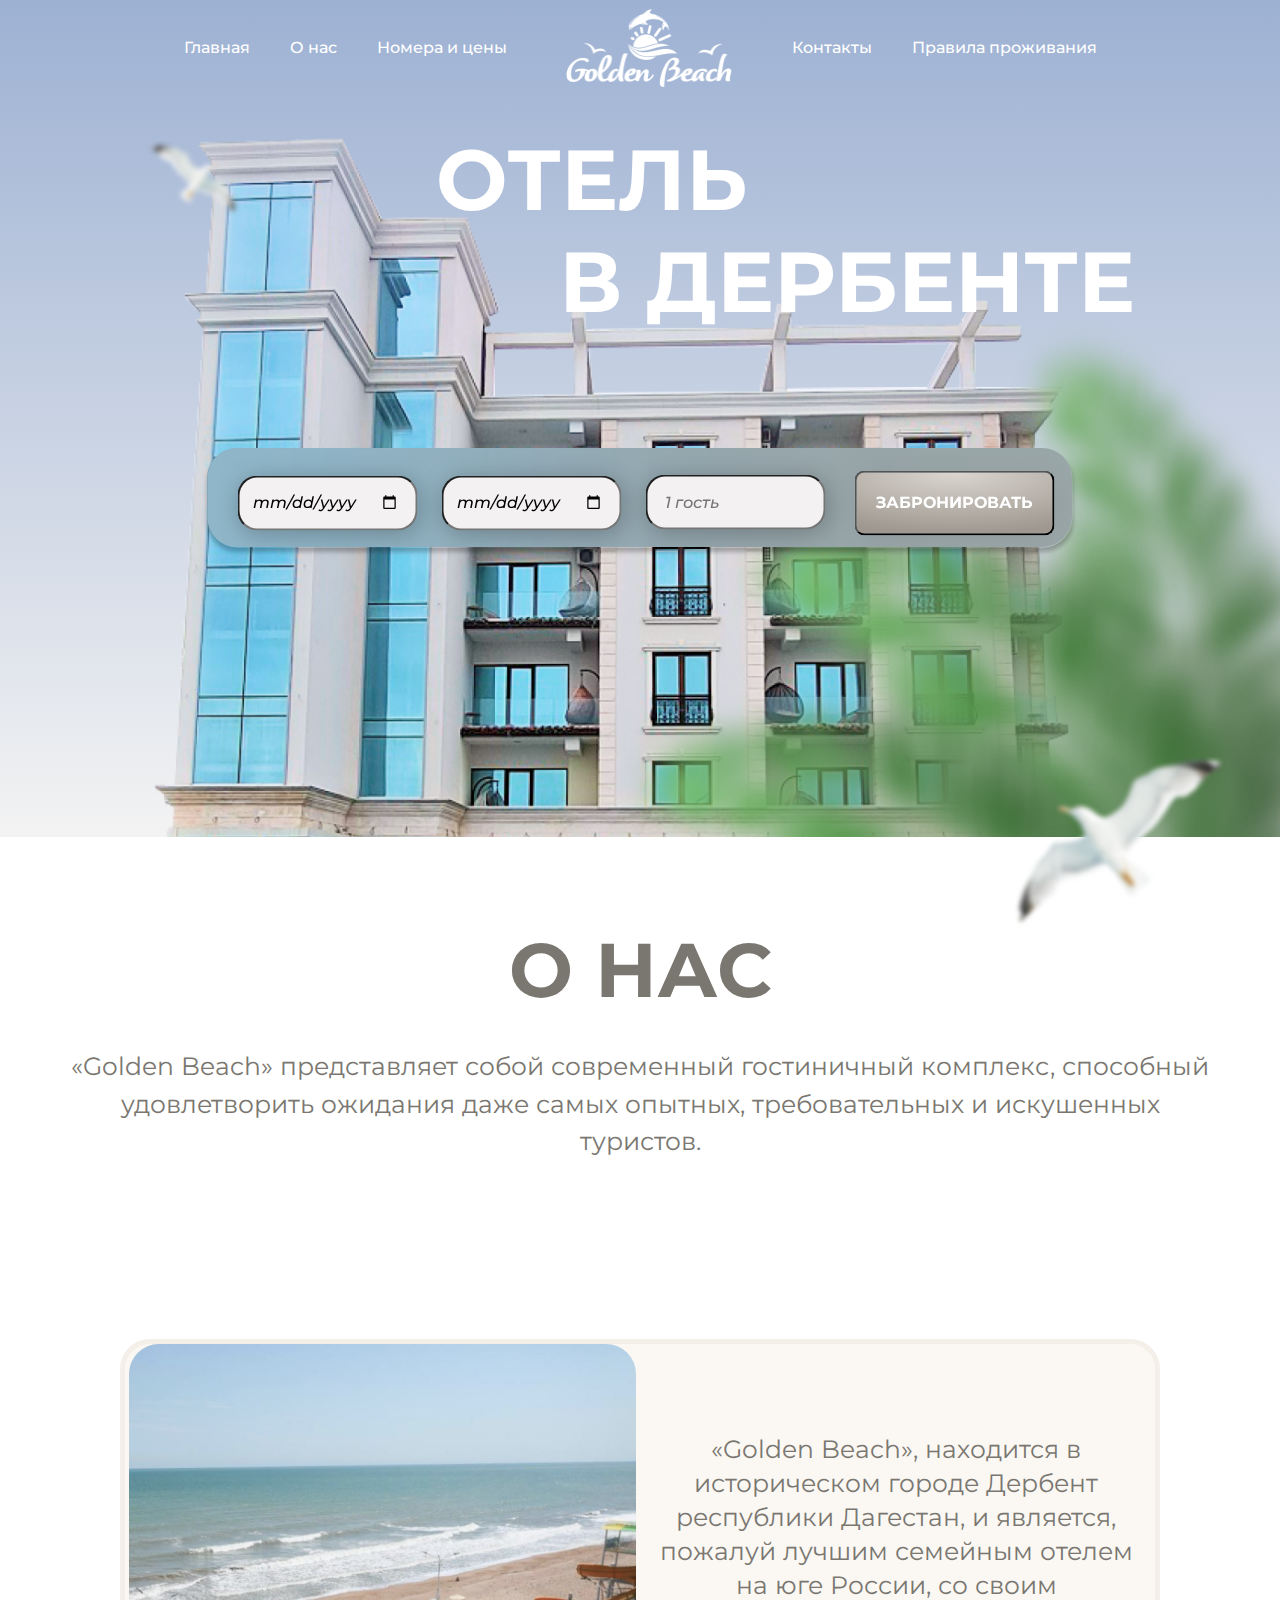
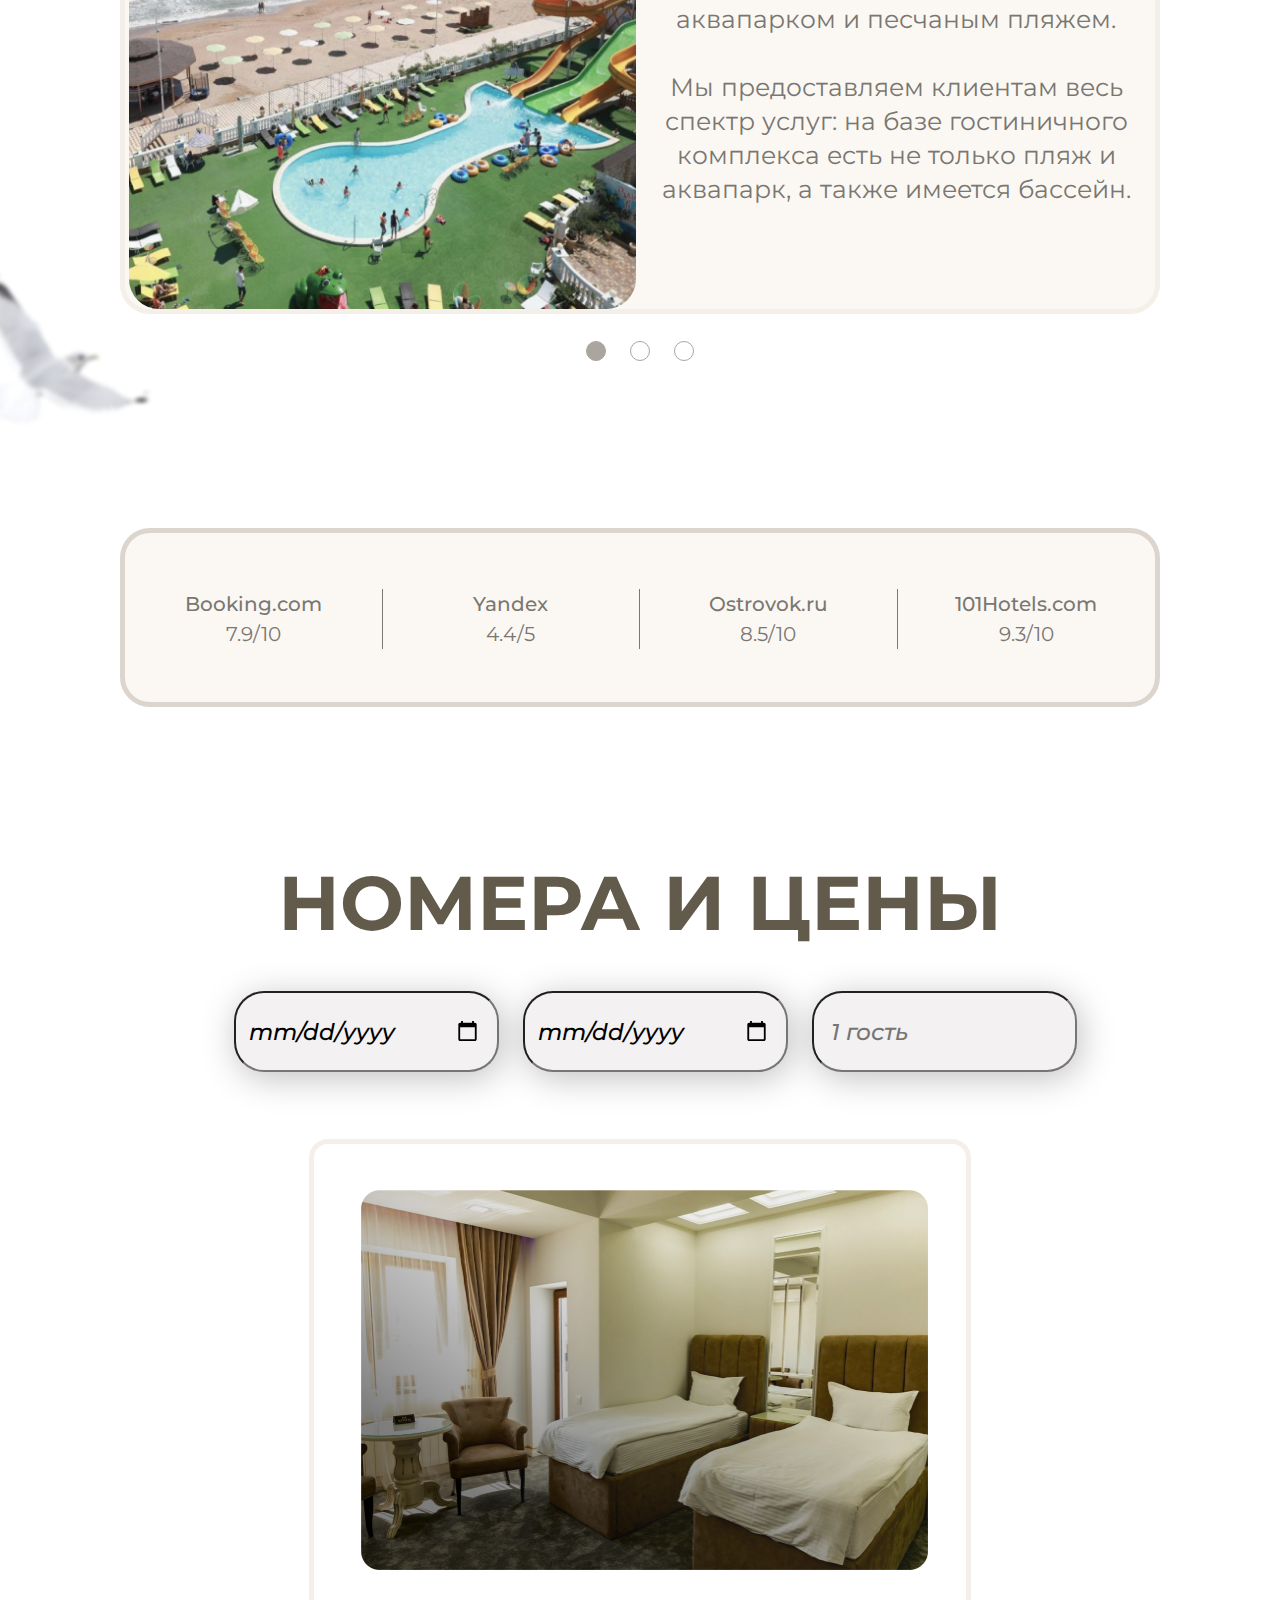
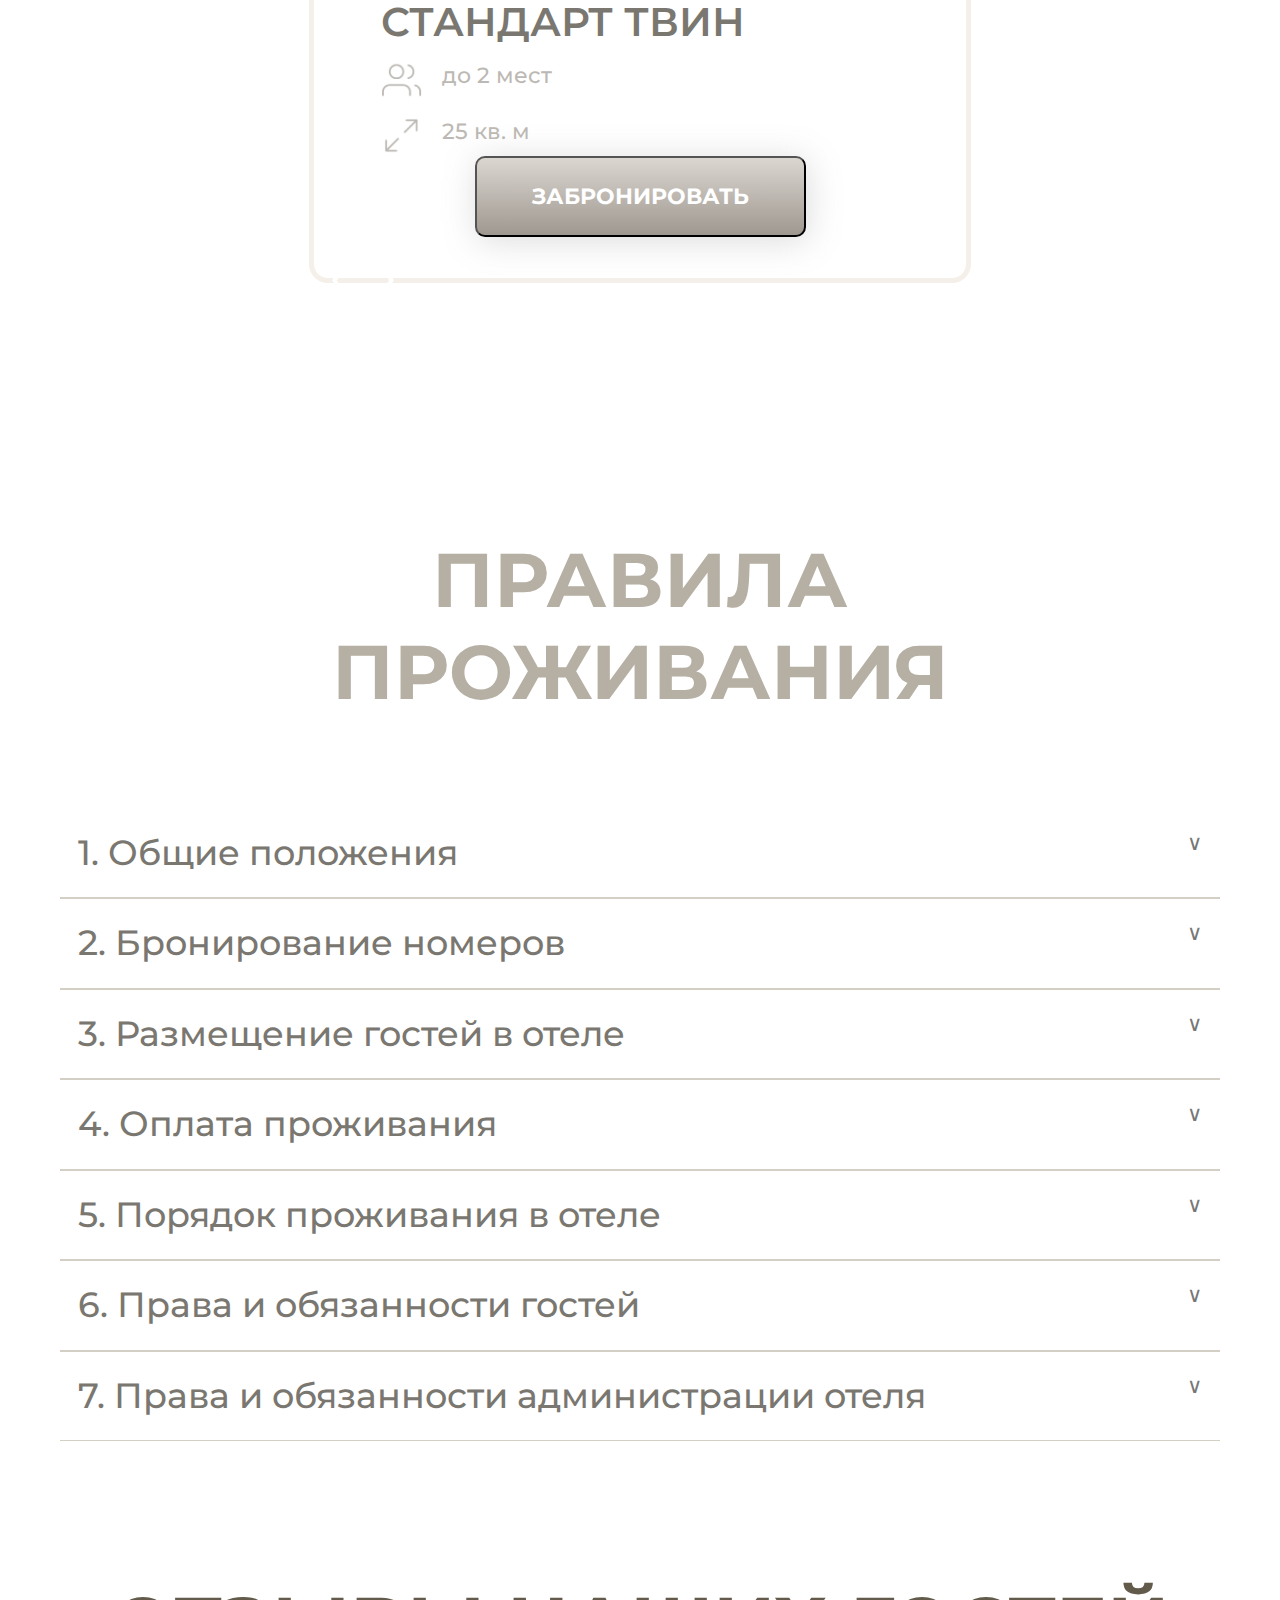
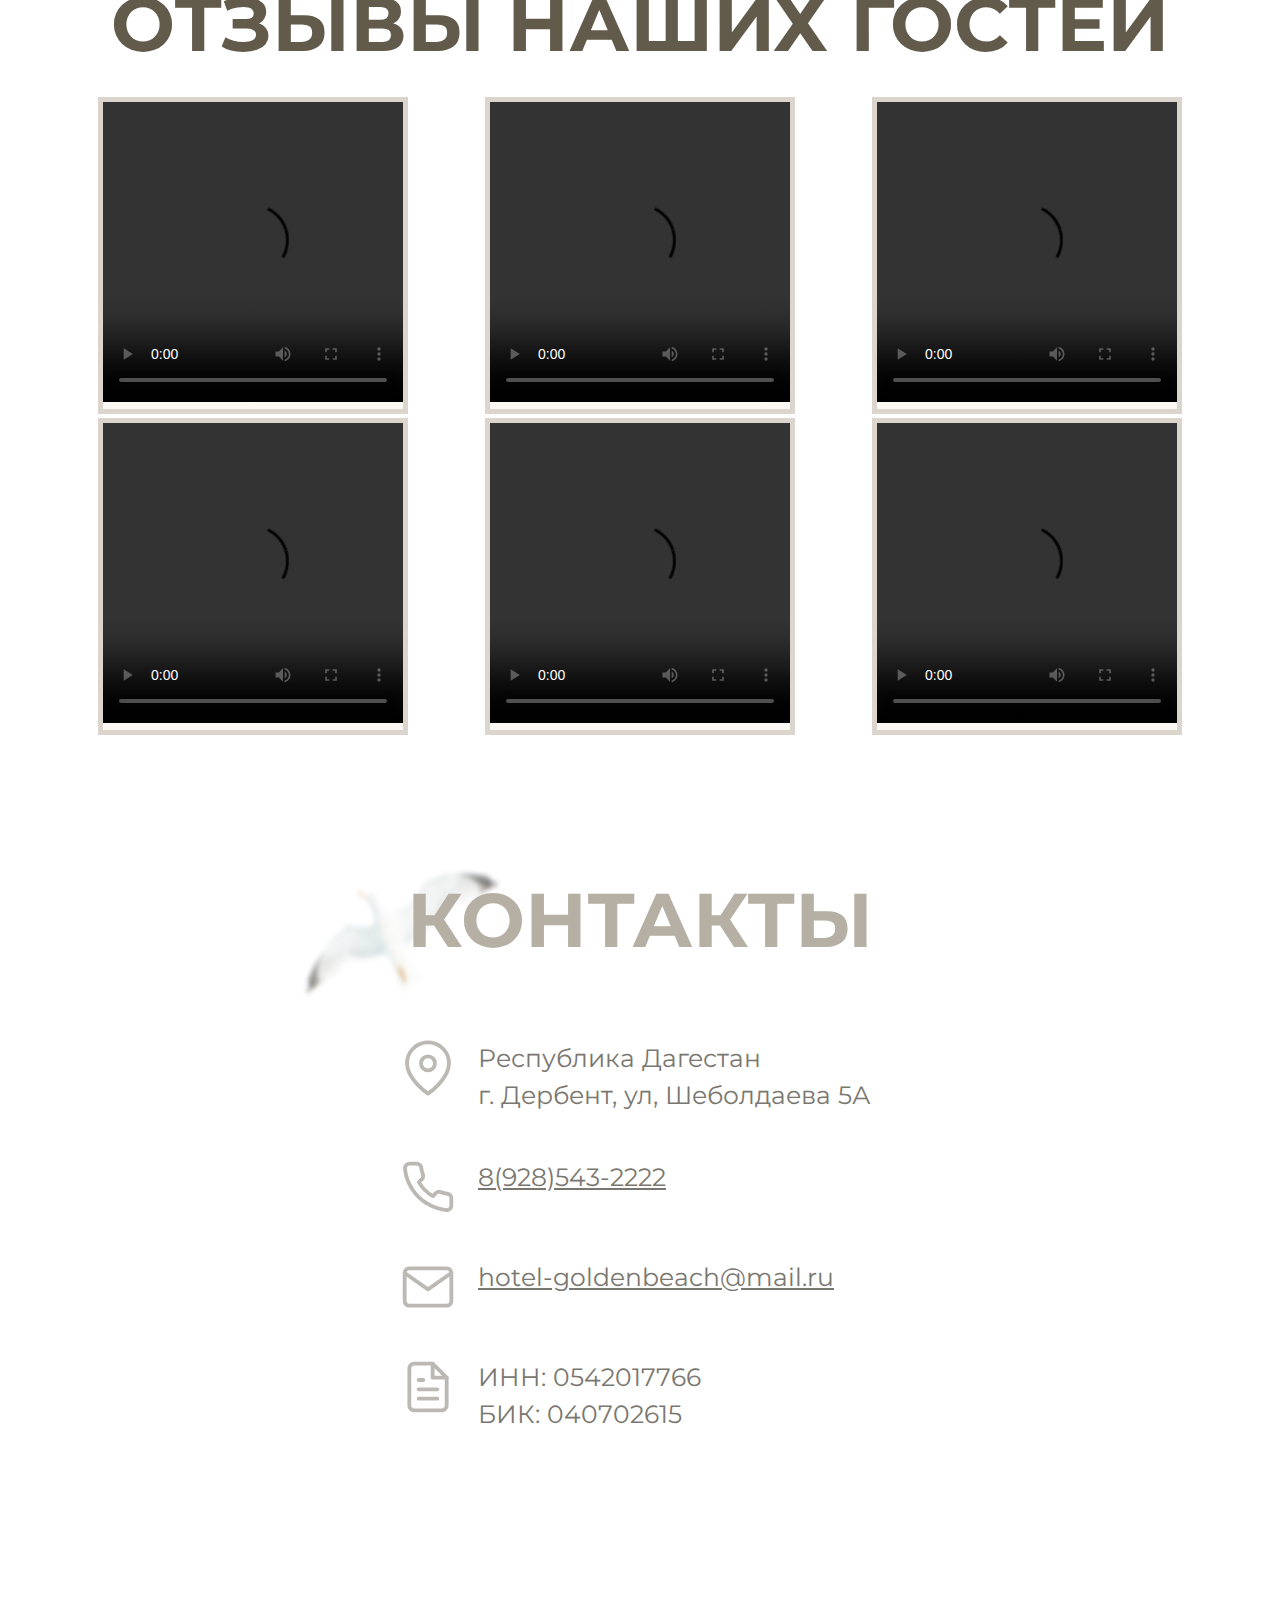
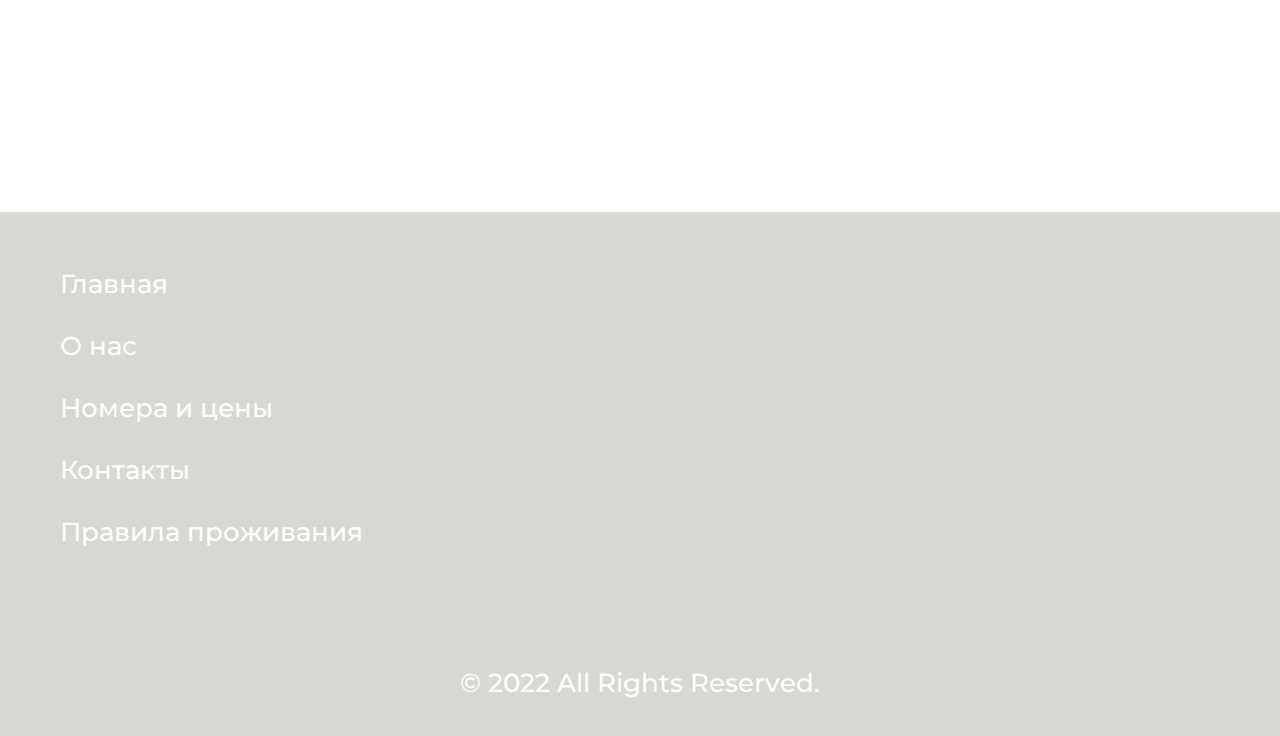
==== commit 90f58e6e: "hotelInput" ====
--- a/hotel/src/index.html
+++ b/hotel/src/index.html
@@ -28,7 +28,7 @@
             <h1 class="header__title">ОТЕЛЬ&emsp;&emsp;&emsp;&emsp;&emsp;&nbsp;&nbsp; <br> В ДЕРБЕНТЕ&emsp;</h1>
             <div class="header__form">
                 <form class="header__form-form modal-form" action="#">
-                    <input class="form-date-in"  type="date"  name="calendar" required >
+                    <input class="form-date-in"  type="date"  name="calendar" required alt="Data zaezda">
                     <input class="form-date-out" type="date" name="calendar" required> 
                     <input class="form-guest" type="number" max="10" min="1" placeholder="1 гость" required>
                     <button class="header__btn">забронировать</button>
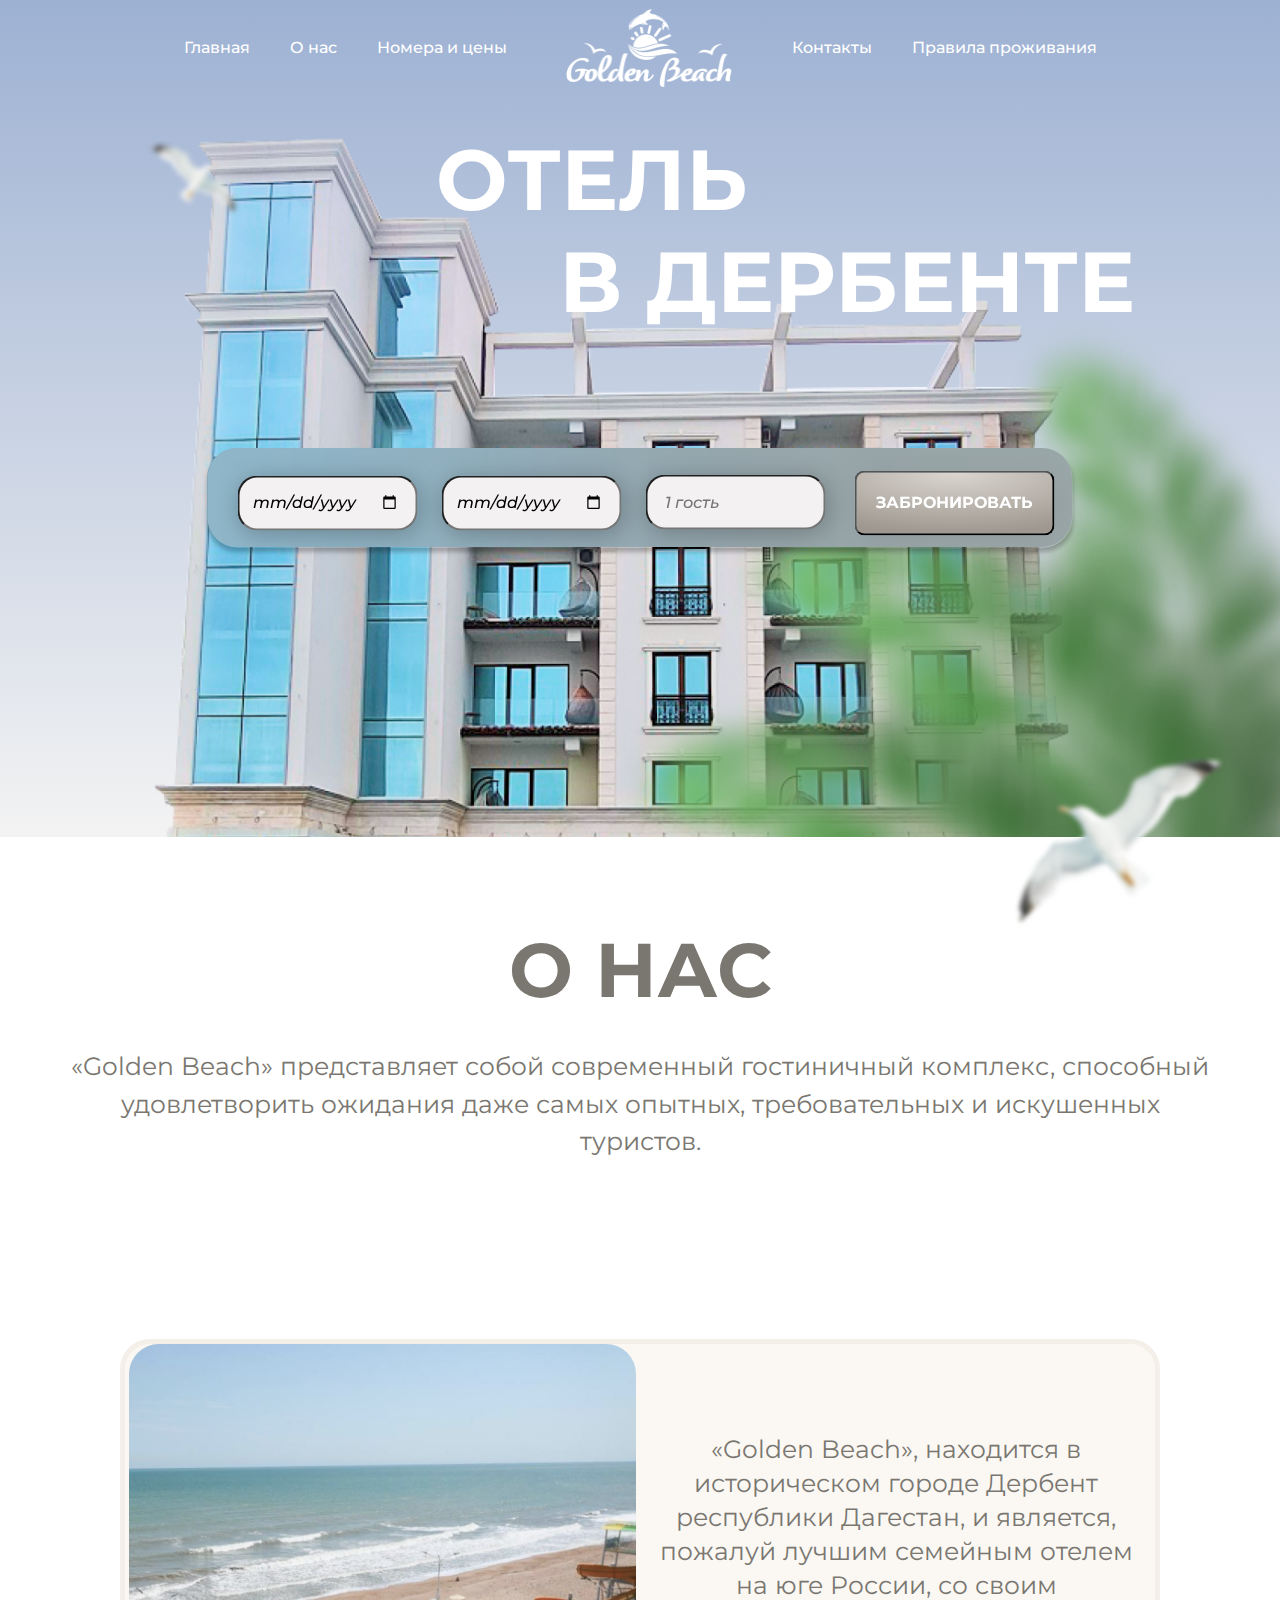
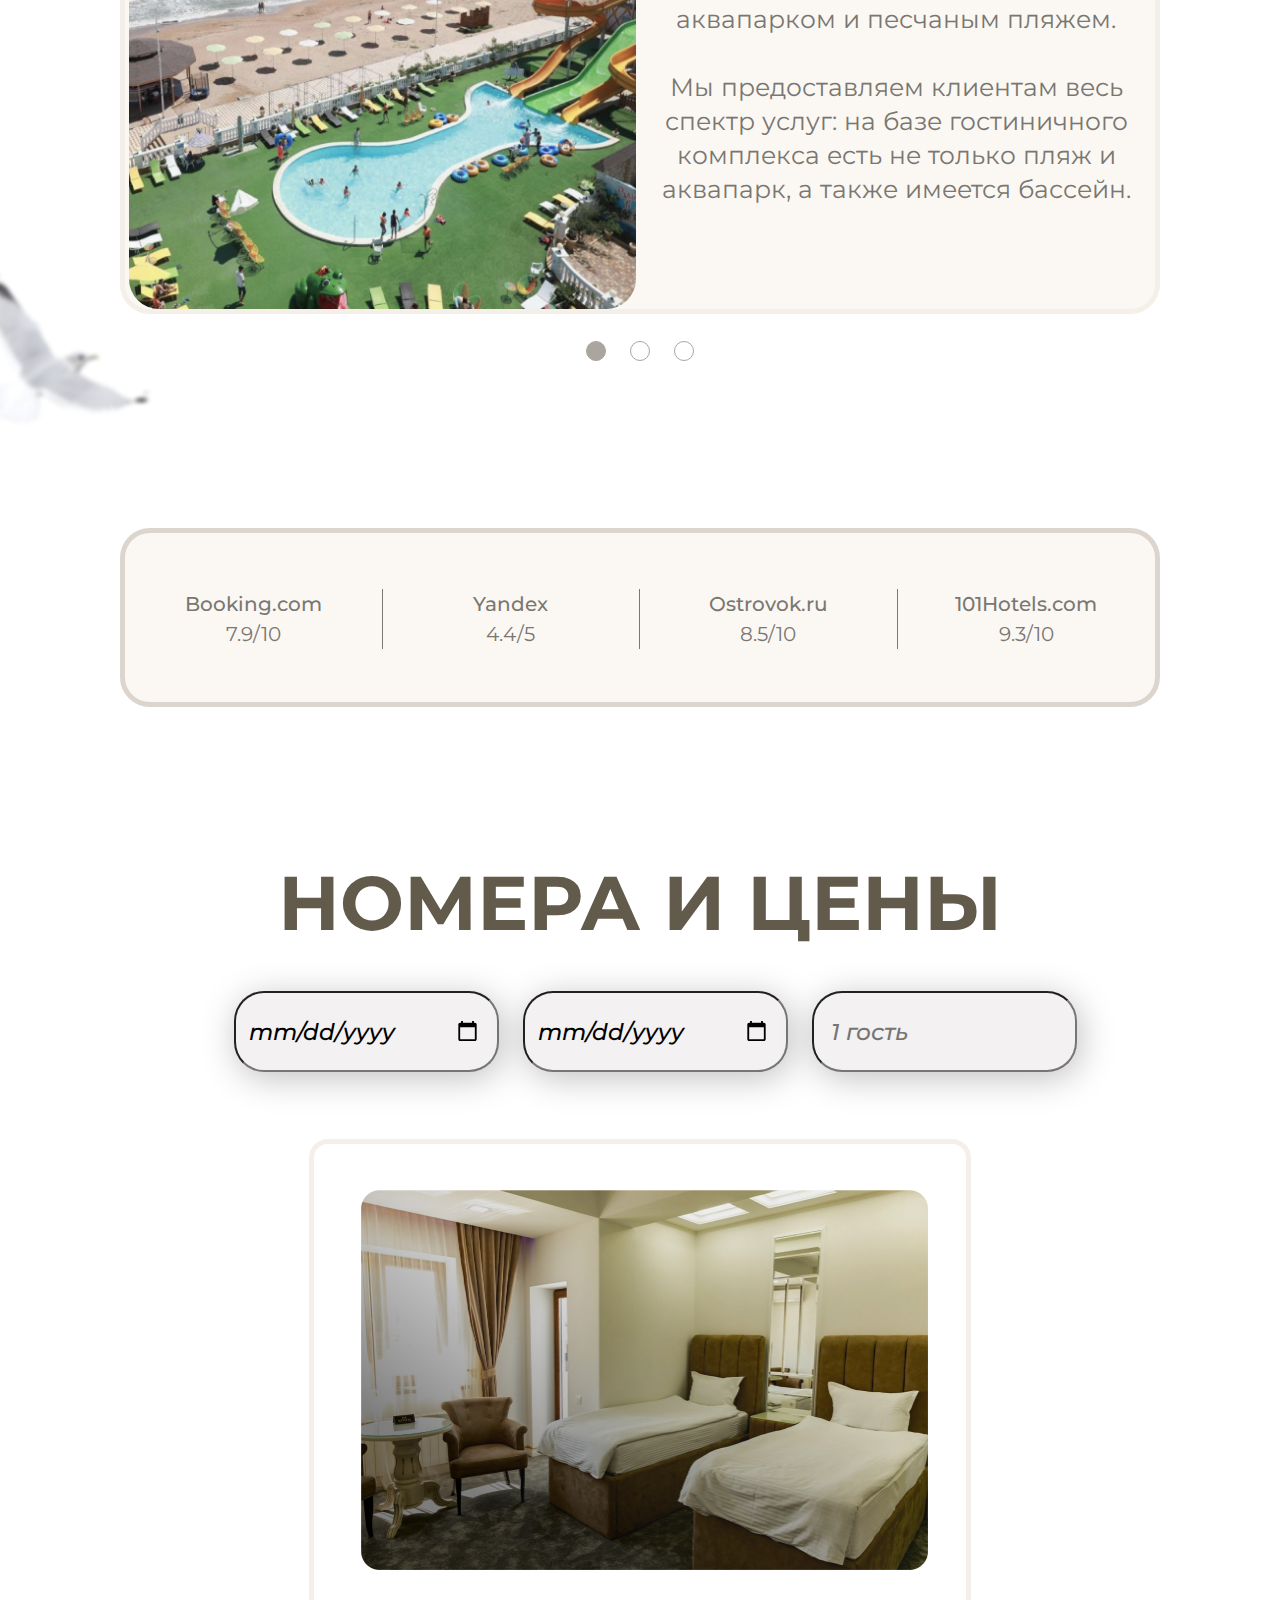
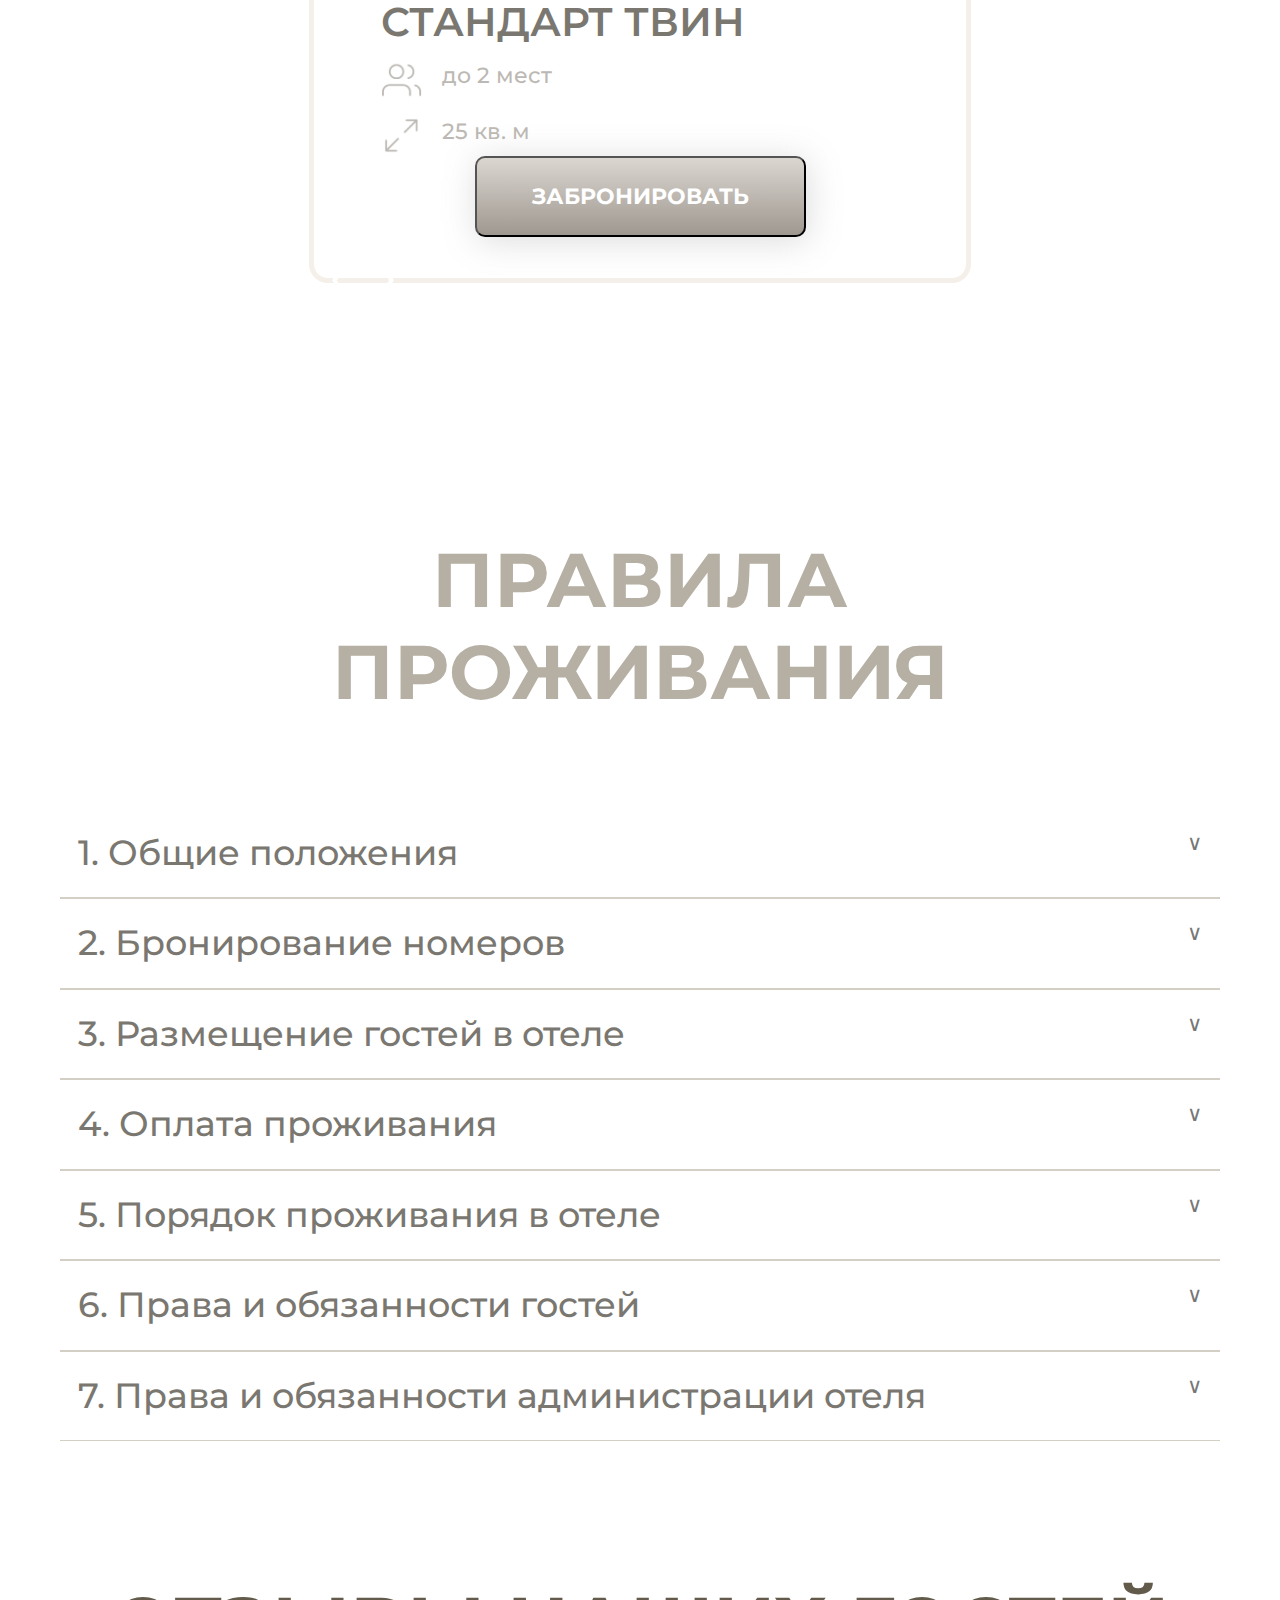
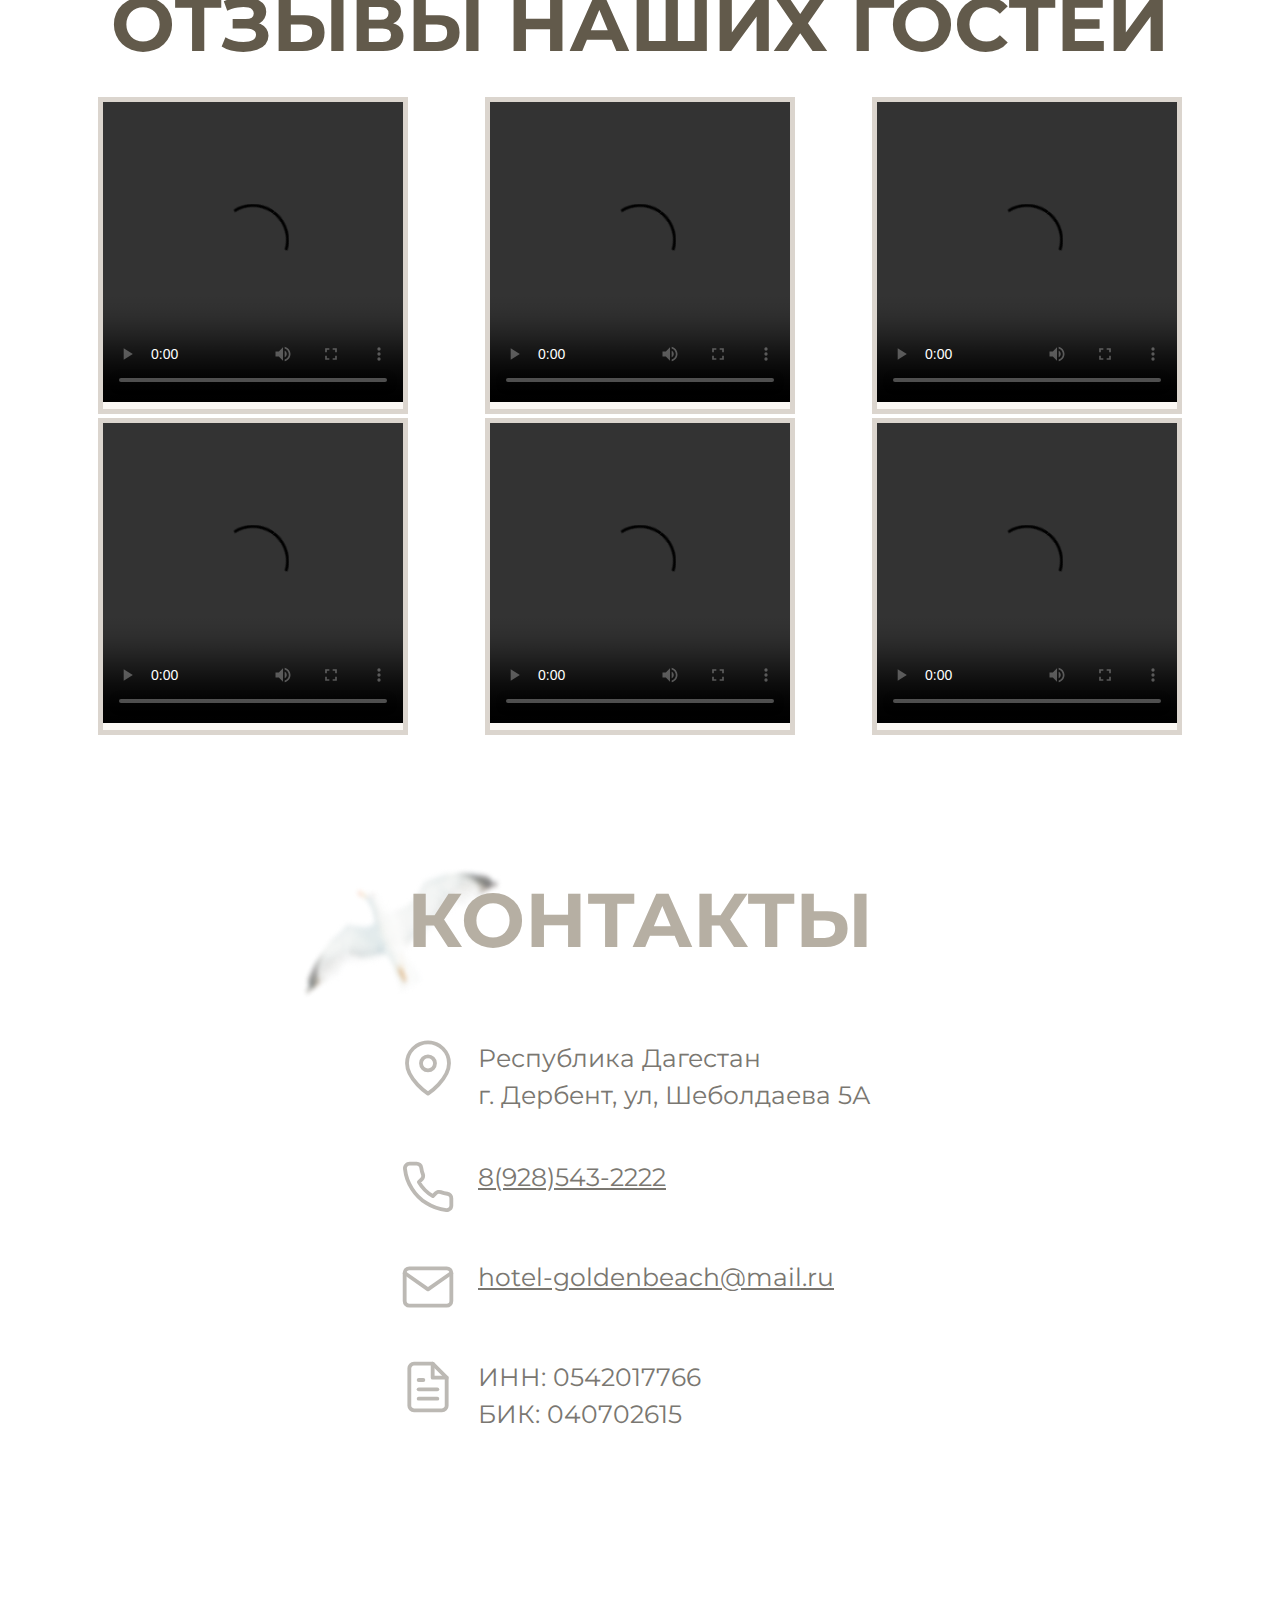
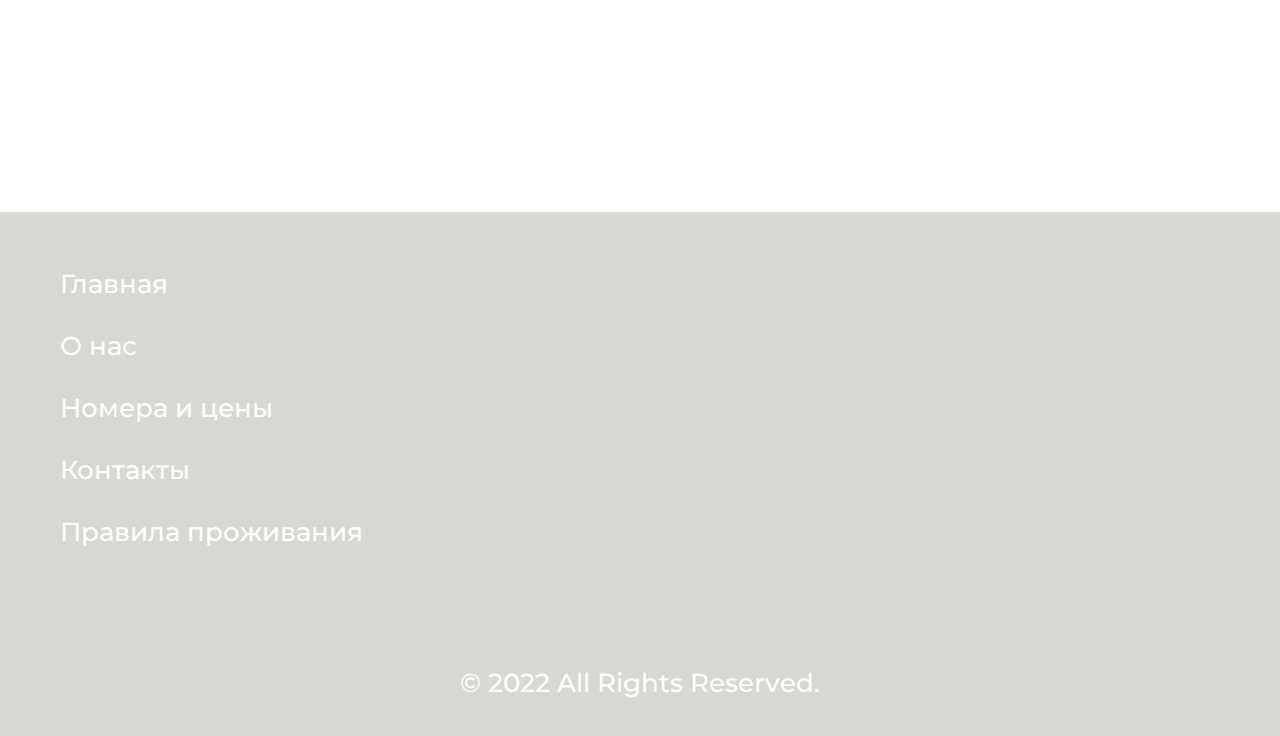
==== commit 2a30f888: "correct" ====
--- a/hotel/src/index.html
+++ b/hotel/src/index.html
@@ -28,8 +28,10 @@
             <h1 class="header__title">ОТЕЛЬ&emsp;&emsp;&emsp;&emsp;&emsp;&nbsp;&nbsp; <br> В ДЕРБЕНТЕ&emsp;</h1>
             <div class="header__form">
                 <form class="header__form-form modal-form" action="#">
-                    <input class="form-date-in"  type="date"  name="calendar" required alt="Data zaezda">
-                    <input class="form-date-out" type="date" name="calendar" required> 
+                    <input class="form-date-in"  type="date"  name="calendar" required aria-placeholder="Data zaezda">
+                    <label class="label-form" for="form-date-in">Дата заезда</label>
+                    <input class="form-date-out" type="date" name="calendar" required>
+                    <label class="label-form" for="form-date-out">Дата выезда</label> 
                     <input class="form-guest" type="number" max="10" min="1" placeholder="1 гость" required>
                     <button class="header__btn">забронировать</button>
                 </form>
--- a/hotel/src/css/style.min.css
+++ b/hotel/src/css/style.min.css
@@ -1,2 +1,2 @@
-@import url("https://fonts.googleapis.com/css2?family=Montserrat:ital,wght@0,400;0,500;0,600;0,700;1,500&display=swap");*{font-family:'Montserrat', sans-serif;margin:0;padding:0}.container{width:1160px;margin:0 auto}.nav{max-height:94px}.nav__wrapper{display:-webkit-box;display:-ms-flexbox;display:flex;-webkit-box-orient:horizontal;-webkit-box-direction:normal;-ms-flex-direction:row;flex-direction:row}.nav__item{list-style-type:none;display:-webkit-box;display:-ms-flexbox;display:flex;-webkit-box-orient:horizontal;-webkit-box-direction:normal;-ms-flex-direction:row;flex-direction:row;-webkit-box-align:center;-ms-flex-align:center;align-items:center;margin:0 auto;padding:0;font-weight:500;font-size:16px;line-height:23px;color:#f00606}.nav__item :nth-child(4){margin-right:58px;margin-left:17px}.nav__item :last-child{margin:0}.nav__item-items{margin-right:40px}.nav__item a{text-decoration:none;color:#ffffff}.nav__item-logo{padding:0;width:170px;height:94px}.nav__item-img{padding:0;width:170px;height:94px}.header{background:-webkit-gradient(linear, left top, left bottom, from(#9DB1D3), to(#F3F3F3));background:linear-gradient(#9DB1D3, #F3F3F3);position:relative;min-height:837px;overflow:hidden}.header__title{margin-top:35px;text-align:right;font-weight:700;font-size:85px;text-transform:uppercase;color:#ffffff;position:relative;z-index:1000}.header__form{position:absolute;display:block;margin:79px auto 0 auto;width:865px;height:99px;top:50%;left:50%;-webkit-transform:translate(-50%, -50%);transform:translate(-50%, -50%);background:rgba(217,217,217,0.01);-webkit-box-shadow:0px 4px 4px rgba(0,0,0,0.25);box-shadow:0px 4px 4px rgba(0,0,0,0.25);-webkit-backdrop-filter:blur(237px);backdrop-filter:blur(237px);border-radius:30px;z-index:3}.header__form-form{margin-top:22px}.header__form-form .form-date-in{width:180px;height:55px;margin-left:30px;padding-left:13px;padding-right:16px;font-style:italic;font-weight:500;font-size:16px;background:#F3F1F1;-webkit-box-shadow:2px 4px 24px rgba(0,0,0,0.25);box-shadow:2px 4px 24px rgba(0,0,0,0.25);border-radius:20px}.header__form-form .form-date-out{width:180px;height:55px;margin-left:20px;padding-left:13px;padding-right:16px;font-style:italic;font-weight:500;font-size:16px;background:#F3F1F1;-webkit-box-shadow:2px 4px 24px rgba(0,0,0,0.25);box-shadow:2px 4px 24px rgba(0,0,0,0.25);border-radius:20px}.header__form-form .form-guest{width:180px;height:55px;margin-left:20px;padding-left:17px;padding-right:16px;font-style:italic;font-weight:500;font-size:16px;background:#F3F1F1;-webkit-box-shadow:2px 4px 24px rgba(0,0,0,0.25);box-shadow:2px 4px 24px rgba(0,0,0,0.25);border-radius:20px}.header__form-form .header__btn{width:200px;height:65px;margin-left:25px;background:radial-gradient(100% 100% at 50% 0%, #DBD6D0 0%, #9E9890 100%);-webkit-box-shadow:2px 4px 34px rgba(115,114,114,0.25);box-shadow:2px 4px 34px rgba(115,114,114,0.25);border-radius:10px;font-weight:700;font-size:16px;color:#ffffff;text-transform:uppercase}.header_wrapper-bird-one{position:absolute;top:100px;left:10%;width:100%;max-width:137px;height:auto}.header_wrapper-bird-one img{width:100%;max-width:137px;height:auto}.header_wrapper_plant{position:absolute;top:100px;right:-10%;width:100%;max-width:910px;height:auto}.header_wrapper_plant img{width:100%;max-width:910px;height:auto}.header_wrapper-back{position:absolute;text-align:center;top:100px;width:100%;max-width:1100px;height:auto}.header_wrapper-back img{width:100%;max-width:1100px;height:auto}.wrapper-bird-two{position:absolute;top:660px;right:1%;width:100%;max-width:310px;height:auto;z-index:101}.wrapper-bird-two img{width:100%;max-width:310px;height:auto}.about{min-height:415px;background:#ffffff;text-align:center;margin-top:87px}.about__title{background:#ffffff;text-transform:uppercase;font-weight:700;font-size:76px;color:#7A7771}.about__subtitle{margin-top:33px;font-weight:400;font-size:25px;color:#7A7771}.carousel{margin:0 auto;position:relative}.carousel__wrapper{max-width:1040px;max-height:575px;margin:0 auto}.carousel__block{-ms-grid-columns:1fr 1fr;grid-template-columns:1fr 1fr;display:none;max-width:1040px;max-height:575px;background:#FBF8F4;border-radius:30px;border:5px solid #F4EFE8}.carousel__item-img{max-width:581px;height:auto;border-radius:30px;margin:0 auto}.carousel__item-img img{max-width:581px;max-height:565px;border-radius:30px}.carousel__item-text{display:block;margin:88px 22px 81px 19px;text-align:center;font-weight:400;font-size:25px;line-height:34px;color:#7A7771}.dot-container{text-align:center;margin-top:27px}.dot{cursor:pointer;height:20px;width:20px;margin:0 10px;border-radius:50%;display:inline-block;-webkit-transition:background-color 0.6s ease;transition:background-color 0.6s ease;border:1px solid #AAA59F}.active,.dot:hover{background-color:#AAA59F}.wrapper_bird_tree{position:absolute;top:1800px;left:-7%;width:100%;max-width:310px;height:auto;z-index:101}.wrapper_bird_tree img{width:100%;max-width:310px;height:auto}.rating{margin:0 auto;margin-top:214px}.rating__wrapper{display:-ms-grid;display:grid;-ms-grid-columns:1fr 1fr 1fr 1fr;grid-template-columns:1fr 1fr 1fr 1fr;margin:0 auto;text-align:center;width:100%;max-width:1040px;max-height:179px;background-color:#FBF8F4;border:5px solid #DBD5CE;border-radius:30px}.rating__wrapper :last-child{border-right:none}.rating__items{margin-top:56px;border-right:1px solid #7A7771;margin-bottom:55px}.rating__items_item{font-weight:400;font-size:20px;color:#7A7771}.big{font-weight:500}.price{margin:0 auto;margin-top:150px}.price__title{font-weight:700;font-size:76px;color:#625A4B;text-align:center;text-transform:uppercase}.price__form{margin:0 auto;text-align:center}.price__form-form{margin-top:43px}.price__form-form .form-date-in{width:265px;height:81px;margin-left:30px;padding-left:13px;padding-right:16px;font-style:italic;font-weight:500;font-size:23px;background:#F3F1F1;-webkit-box-shadow:2.94545px 5.89091px 35.3455px rgba(0,0,0,0.25);box-shadow:2.94545px 5.89091px 35.3455px rgba(0,0,0,0.25);border-radius:30px}.price__form-form .form-date-out{width:265px;height:81px;margin-left:20px;padding-left:13px;padding-right:16px;font-style:italic;font-weight:500;font-size:23px;background:#F3F1F1;-webkit-box-shadow:2.94545px 5.89091px 35.3455px rgba(0,0,0,0.25);box-shadow:2.94545px 5.89091px 35.3455px rgba(0,0,0,0.25);border-radius:30px}.price__form-form .form-guest{width:265px;height:81px;margin-left:20px;padding-left:17px;padding-right:16px;font-style:italic;font-weight:500;font-size:23px;background:#F3F1F1;-webkit-box-shadow:2.94545px 5.89091px 35.3455px rgba(0,0,0,0.25);box-shadow:2.94545px 5.89091px 35.3455px rgba(0,0,0,0.25);border-radius:30px}.price__block{margin:0 auto;margin-top:67px;max-width:662px;max-height:744px;border:5px solid #F4EFE8;border-radius:19px}.price__order{margin:46px 47px 29px 47px}.price__order-imgs{margin:0 auto;max-width:567px;max-height:380px}.price__order-img{margin:0 auto;max-width:567px;max-height:380px}.price__order-img_item{margin:0 auto;max-width:567px;max-height:380px}.price__order-title{margin-top:28px;padding-left:20px;font-weight:600;font-size:40px;color:#7A7771;text-transform:uppercase}.price__order-guest{display:-webkit-box;display:-ms-flexbox;display:flex;-webkit-box-orient:horizontal;-webkit-box-direction:normal;-ms-flex-direction:row;flex-direction:row}.price__order-guest-img{width:41px;height:41px;margin-top:5px;padding-left:20px}.price__order-guest-img_img{width:41px;height:41px}.price__order-guest-text{padding-top:5px;padding-left:40px;font-weight:500;font-size:22px;color:#BCB9B4}.price__order-place{display:-webkit-box;display:-ms-flexbox;display:flex;-webkit-box-orient:horizontal;-webkit-box-direction:normal;-ms-flex-direction:row;flex-direction:row;margin-top:10px}.price__order-place-img{width:41px;height:41px;margin-top:5px;padding-left:20px}.price__order-place-img_img{width:41px;height:41px}.price__order-place-text{padding-top:5px;padding-left:40px;font-weight:500;font-size:22px;color:#BCB9B4}.price__btn{display:block;margin:0 auto;width:331px;height:81px;font-weight:700;font-size:22px;text-transform:uppercase;text-align:center;border-radius:10px;background:-webkit-gradient(linear, left top, left bottom, from(#DBD6D0), to(#9E9890));background:linear-gradient(#DBD6D0, #9E9890);color:#FFFFFF;-webkit-box-shadow:2px 4px 34px rgba(115,114,114,0.25);box-shadow:2px 4px 34px rgba(115,114,114,0.25)}.prevv,.nextt{cursor:pointer;position:relative;top:50%;width:auto;margin-top:-22px;padding:16px;color:white;font-weight:bold;font-size:18px;-webkit-transition:0.6s ease;transition:0.6s ease;border-radius:0 3px 3px 0}.prevv:hover,.nextt:hover{background-color:rgba(0,0,0,0.8)}.nextt{right:0;border-radius:3px 0 0 3px}.rules{margin:0 auto;margin-top:251px}.rules__title{text-align:center;font-weight:700;font-size:76px;text-transform:uppercase;color:#B6AFA3}.rules__wrapper{margin-top:92px}.rules__wrapper :first-child{border-top:none}.rules_btn{font-weight:500;font-size:35px;background:none;color:#7A7771;cursor:pointer;padding:18px;width:100%;text-align:left;border:none;outline:none;-webkit-transition:0.4s;transition:0.4s;border-top:1px solid #D4CFC5;border-bottom:1px solid #D4CFC5}.rules_item{padding:0 18px;background-color:white;display:none;overflow:hidden}.rules_text{font-weight:400;font-size:27px;color:#7A7771}.rules_text li{font-weight:400;font-size:27px;color:#7A7771}.active1,.btn:hover{content:''}.rules_btn:after{content:'\2228';font-size:21px;color:#777;float:right;margin-left:5px}.active1:after{content:"\2227"}.video{margin-top:137px}.video__title{margin:0 auto;font-weight:700;font-size:76px;color:#625A4B;text-align:center;text-transform:uppercase}.video__wrapper{margin-top:25px;display:-webkit-box;display:-ms-flexbox;display:flex;-webkit-box-orient:horizontal;-webkit-box-direction:normal;-ms-flex-direction:row;flex-direction:row;-ms-flex-pack:distribute;justify-content:space-around;-ms-flex-wrap:wrap;flex-wrap:wrap;-ms-flex-line-pack:stretch;align-content:stretch;-webkit-box-align:stretch;-ms-flex-align:stretch;align-items:stretch}.video__item{width:auto;height:auto;background-color:#FBF8F4;border:5px solid #DBD5CE;margin:2px}.video__item video{width:300px;height:300px}.contacts{margin-top:137px;position:relative}.contacts__title{text-align:center;font-weight:700;font-size:76px;color:#B6AFA3;text-transform:uppercase}.contacts__wrapper{margin:0 auto;margin-top:75px;max-width:480px;display:-webkit-box;display:-ms-flexbox;display:flex;-webkit-box-orient:vertical;-webkit-box-direction:normal;-ms-flex-direction:column;flex-direction:column}.contacts__wrapper :first-child{margin-top:0}.contacts__item{display:-webkit-box;display:-ms-flexbox;display:flex;-webkit-box-orient:horizontal;-webkit-box-direction:normal;-ms-flex-direction:row;flex-direction:row;margin-top:44px}.contacts__item-img{width:56px;height:56px}.contacts__item-text{margin-left:22px;font-weight:400;font-size:25px;color:#7A7771}.contacts__item-text a{color:#7A7771}.contacts .birdi{width:285px;position:absolute;height:345px;top:-22%;left:20%;z-index:-1}.footer{margin:0 auto;margin-top:378px;font-weight:500;font-size:26px;background-color:#D9D7D1}.footer__links{padding-top:53px}.footer__links-item{margin-bottom:23px}.footer a{text-decoration:none;color:#ffffff}.footer__subtitle{margin-top:112px;padding-bottom:33px;text-align:center;color:#ffffff}@media (max-width: 1200px){.container{max-width:960px;max-width:98vw}.carousel__wrapper{max-width:900px}.carousel__item-text{font-size:22px}.rating__wrapper{max-width:900px}.rules__wrapper{margin:0 auto;width:98vw}.video__wrapper{width:98vw}.footer__links-item{margin-bottom:23px;margin-left:20px}.carousel__item-img img{width:100%;height:100%}}@media (max-width: 992px){.container{max-width:720px;max-width:98vw}.nav__item{font-size:15px;line-height:none}.nav__item-items{margin-right:25px}.header__title{font-size:51px}.header_wrapper-bird-one{display:none}.header_plant{display:none}.header__form{width:720px}.header__form-form .form-date-in{width:140px;font-size:15px}.header__form-form .form-date-out{width:140px;font-size:15px}.header__form-form .form-guest{width:140px;font-size:15px}.header__form-form .header__btn{margin-left:5px}.wrapper-bird-two img{display:none}.header{min-height:620px}.carousel__item-text{font-size:17px;margin:10px 22px 10px 19px}.wrapper_bird_tree img{display:none}.about{margin-top:50px}.rating{margin-top:150px}.contacts .birdi{display:none}.footer{margin:0 auto;margin-top:200px}.footer__subtitle{margin-top:70px}}@media (max-width: 768px){.container{max-width:540px;max-width:98vw}.nav__item{font-size:11px;line-height:9px}.nav__item-items{margin-right:18px}.nav__item-img{padding:0;width:117px;height:auto}.nav__item :nth-child(4){margin-right:40px;margin-left:17px}.header__form{width:515px;height:auto}.header__form-form .header__btn{margin:0 auto;display:block;height:55px}.about__title{font-size:65px}.about__subtitle{margin-top:33px;font-weight:400;font-size:22px}.carousel__item-text{font-size:12px;margin:0px 22px 0px 19px}.rating__items_item{font-size:15px}.price__title{font-size:65px}.price__form-form .form-date-in{margin-left:0}.price__form-form .form-date-out{margin-left:0;margin-top:5px}.price__form-form .form-guest{margin-left:0;margin-top:5px}.price__order-img_item{width:100%}.rules__title{font-size:59px}.rules{margin-top:50px}.rules_btn{font-size:27px}.video__title{font-size:65px}}@media (max-width: 576px){.container{width:100%;padding:0 10px}.nav__item{font-size:12px;line-height:11px;-ms-flex-wrap:wrap;flex-wrap:wrap;-webkit-box-orient:vertical;-webkit-box-direction:normal;-ms-flex-direction:column;flex-direction:column;z-index:1}.header_wrapper-back{position:absolute;left:0px;top:107px;width:100%;max-width:300px;height:auto;margin:0 auto}.header__title{font-size:30px}.header__form{width:200px}.header__form-form{margin-top:6px}.header__form-form .form-date-in{margin:2px auto;margin-left:40px;width:120px;font-size:11px;height:25px}.header__form-form .form-date-out{width:120px;font-size:11px;margin:2px auto;margin-left:40px;height:25px}.header__form-form .form-guest{width:120px;font-size:11px;margin:2px auto;margin-left:40px;height:25px}.header__form-form .header__btn{height:25px;font-size:10px;width:140px}.header{min-height:350px}.header__title{font-size:26px}.about__title{font-size:45px}.about{margin-top:25px;min-height:auto}.about__subtitle{margin-top:18px;font-weight:400;font-size:12px}.carousel__item-text{font-size:11px;margin:0px 5px 0px 5px;line-height:11px}.dot{height:15px;width:15px}.dot-container{margin-top:14px}.rating{margin-top:100px}.rating__wrapper{max-width:300px}.rating__items{margin-top:30px;margin-bottom:30px}.rating__items_item{font-size:10px}.price__title{font-size:45px}.price{margin-top:100px}.price__form-form .form-date-in{height:60px;font-size:17px}.price__form-form .form-date-out{height:60px;font-size:17px}.price__form-form .form-guest{height:60px;font-size:17px}.price__order-title{padding-left:2px;font-size:15px}.price__order-guest-img_img{width:30px;height:30px}.price__order-guest-text{font-size:15px}.price__order-place-img_img{width:30px;height:30px}.price__order-place-text{font-size:15px}.price__btn{width:230px;height:50px;font-size:16px}.price__order{margin:20px}.price__block{margin:0 auto;margin-top:67px;max-width:662px;max-height:415px}.rules__title{font-size:32px}.rules_btn{font-size:14px;padding:3px}.rules__wrapper{width:89vw}.video__title{font-size:39px}.video{margin-top:100px}.video__item video{width:280px;height:280px}.video__wrapper{-webkit-box-pack:justify;-ms-flex-pack:justify;justify-content:space-between}.contacts__title{font-size:41px}.contacts{margin-top:100px}.contacts__wrapper{margin-top:45px;max-width:320px}.contacts__item-text{font-size:13px}.contacts__item-img{width:40px;height:40px}.contacts__item-img img,.contacts__item-img svg{vertical-align:middle;width:100%;height:100%}.footer{margin-top:100px;font-size:16px}.footer__links{padding-top:30px}.footer__subtitle{margin-top:55px}}
+@import url("https://fonts.googleapis.com/css2?family=Montserrat:ital,wght@0,400;0,500;0,600;0,700;1,500&display=swap");*{font-family:'Montserrat', sans-serif;margin:0;padding:0}.container{width:1160px;margin:0 auto}.nav{max-height:94px}.nav__wrapper{display:-webkit-box;display:-ms-flexbox;display:flex;-webkit-box-orient:horizontal;-webkit-box-direction:normal;-ms-flex-direction:row;flex-direction:row}.nav__item{list-style-type:none;display:-webkit-box;display:-ms-flexbox;display:flex;-webkit-box-orient:horizontal;-webkit-box-direction:normal;-ms-flex-direction:row;flex-direction:row;-webkit-box-align:center;-ms-flex-align:center;align-items:center;margin:0 auto;padding:0;font-weight:500;font-size:16px;line-height:23px;color:#f00606}.nav__item :nth-child(4){margin-right:58px;margin-left:17px}.nav__item :last-child{margin:0}.nav__item-items{margin-right:40px}.nav__item a{text-decoration:none;color:#ffffff}.nav__item-logo{padding:0;width:170px;height:94px}.nav__item-img{padding:0;width:170px;height:94px}.header{background:-webkit-gradient(linear, left top, left bottom, from(#9DB1D3), to(#F3F3F3));background:linear-gradient(#9DB1D3, #F3F3F3);position:relative;min-height:837px;overflow:hidden}.header__title{margin-top:35px;text-align:right;font-weight:700;font-size:85px;text-transform:uppercase;color:#ffffff;position:relative;z-index:1000}.header__form{position:absolute;display:block;margin:79px auto 0 auto;width:865px;height:99px;top:50%;left:50%;-webkit-transform:translate(-50%, -50%);transform:translate(-50%, -50%);background:rgba(217,217,217,0.01);-webkit-box-shadow:0px 4px 4px rgba(0,0,0,0.25);box-shadow:0px 4px 4px rgba(0,0,0,0.25);-webkit-backdrop-filter:blur(237px);backdrop-filter:blur(237px);border-radius:30px;z-index:3}.header__form-form{margin-top:22px}.header__form-form .form-date-in{width:180px;height:55px;margin-left:30px;padding-left:13px;padding-right:16px;font-style:italic;font-weight:500;font-size:16px;background:#F3F1F1;-webkit-box-shadow:2px 4px 24px rgba(0,0,0,0.25);box-shadow:2px 4px 24px rgba(0,0,0,0.25);border-radius:20px}.header__form-form .form-date-out{width:180px;height:55px;margin-left:20px;padding-left:13px;padding-right:16px;font-style:italic;font-weight:500;font-size:16px;background:#F3F1F1;-webkit-box-shadow:2px 4px 24px rgba(0,0,0,0.25);box-shadow:2px 4px 24px rgba(0,0,0,0.25);border-radius:20px}.header__form-form .form-guest{width:180px;height:55px;margin-left:20px;padding-left:17px;padding-right:16px;font-style:italic;font-weight:500;font-size:16px;background:#F3F1F1;-webkit-box-shadow:2px 4px 24px rgba(0,0,0,0.25);box-shadow:2px 4px 24px rgba(0,0,0,0.25);border-radius:20px}.header__form-form .header__btn{width:200px;height:65px;margin-left:25px;background:radial-gradient(100% 100% at 50% 0%, #DBD6D0 0%, #9E9890 100%);-webkit-box-shadow:2px 4px 34px rgba(115,114,114,0.25);box-shadow:2px 4px 34px rgba(115,114,114,0.25);border-radius:10px;font-weight:700;font-size:16px;color:#ffffff;text-transform:uppercase}.header_wrapper-bird-one{position:absolute;top:100px;left:10%;width:100%;max-width:137px;height:auto}.header_wrapper-bird-one img{width:100%;max-width:137px;height:auto}.header_wrapper_plant{position:absolute;top:100px;right:-10%;width:100%;max-width:910px;height:auto}.header_wrapper_plant img{width:100%;max-width:910px;height:auto}.header_wrapper-back{position:absolute;text-align:center;top:100px;width:100%;max-width:1100px;height:auto}.header_wrapper-back img{width:100%;max-width:1100px;height:auto}.wrapper-bird-two{position:absolute;top:660px;right:1%;width:100%;max-width:310px;height:auto;z-index:101}.wrapper-bird-two img{width:100%;max-width:310px;height:auto}.label-form{display:none;position:relative;top:-29px;left:51px;font-size:11px}.about{min-height:415px;background:#ffffff;text-align:center;margin-top:87px}.about__title{background:#ffffff;text-transform:uppercase;font-weight:700;font-size:76px;color:#7A7771}.about__subtitle{margin-top:33px;font-weight:400;font-size:25px;color:#7A7771}.carousel{margin:0 auto;position:relative}.carousel__wrapper{max-width:1040px;max-height:575px;margin:0 auto}.carousel__block{-ms-grid-columns:1fr 1fr;grid-template-columns:1fr 1fr;display:none;max-width:1040px;max-height:575px;background:#FBF8F4;border-radius:30px;border:5px solid #F4EFE8}.carousel__item-img{max-width:581px;height:auto;border-radius:30px;margin:0 auto}.carousel__item-img img{max-width:581px;max-height:565px;border-radius:30px}.carousel__item-text{display:block;margin:88px 22px 81px 19px;text-align:center;font-weight:400;font-size:25px;line-height:34px;color:#7A7771}.dot-container{text-align:center;margin-top:27px}.dot{cursor:pointer;height:20px;width:20px;margin:0 10px;border-radius:50%;display:inline-block;-webkit-transition:background-color 0.6s ease;transition:background-color 0.6s ease;border:1px solid #AAA59F}.active,.dot:hover{background-color:#AAA59F}.wrapper_bird_tree{position:absolute;top:1800px;left:-7%;width:100%;max-width:310px;height:auto;z-index:101}.wrapper_bird_tree img{width:100%;max-width:310px;height:auto}.rating{margin:0 auto;margin-top:214px}.rating__wrapper{display:-ms-grid;display:grid;-ms-grid-columns:1fr 1fr 1fr 1fr;grid-template-columns:1fr 1fr 1fr 1fr;margin:0 auto;text-align:center;width:100%;max-width:1040px;max-height:179px;background-color:#FBF8F4;border:5px solid #DBD5CE;border-radius:30px}.rating__wrapper :last-child{border-right:none}.rating__items{margin-top:56px;border-right:1px solid #7A7771;margin-bottom:55px}.rating__items_item{font-weight:400;font-size:20px;color:#7A7771}.big{font-weight:500}.price{margin:0 auto;margin-top:150px}.price__title{font-weight:700;font-size:76px;color:#625A4B;text-align:center;text-transform:uppercase}.price__form{margin:0 auto;text-align:center}.price__form-form{margin-top:43px}.price__form-form .form-date-in{width:265px;height:81px;margin-left:30px;padding-left:13px;padding-right:16px;font-style:italic;font-weight:500;font-size:23px;background:#F3F1F1;-webkit-box-shadow:2.94545px 5.89091px 35.3455px rgba(0,0,0,0.25);box-shadow:2.94545px 5.89091px 35.3455px rgba(0,0,0,0.25);border-radius:30px}.price__form-form .form-date-out{width:265px;height:81px;margin-left:20px;padding-left:13px;padding-right:16px;font-style:italic;font-weight:500;font-size:23px;background:#F3F1F1;-webkit-box-shadow:2.94545px 5.89091px 35.3455px rgba(0,0,0,0.25);box-shadow:2.94545px 5.89091px 35.3455px rgba(0,0,0,0.25);border-radius:30px}.price__form-form .form-guest{width:265px;height:81px;margin-left:20px;padding-left:17px;padding-right:16px;font-style:italic;font-weight:500;font-size:23px;background:#F3F1F1;-webkit-box-shadow:2.94545px 5.89091px 35.3455px rgba(0,0,0,0.25);box-shadow:2.94545px 5.89091px 35.3455px rgba(0,0,0,0.25);border-radius:30px}.price__block{margin:0 auto;margin-top:67px;max-width:662px;max-height:744px;border:5px solid #F4EFE8;border-radius:19px}.price__order{margin:46px 47px 29px 47px}.price__order-imgs{margin:0 auto;max-width:567px;max-height:380px}.price__order-img{margin:0 auto;max-width:567px;max-height:380px}.price__order-img_item{margin:0 auto;max-width:567px;max-height:380px}.price__order-title{margin-top:28px;padding-left:20px;font-weight:600;font-size:40px;color:#7A7771;text-transform:uppercase}.price__order-guest{display:-webkit-box;display:-ms-flexbox;display:flex;-webkit-box-orient:horizontal;-webkit-box-direction:normal;-ms-flex-direction:row;flex-direction:row}.price__order-guest-img{width:41px;height:41px;margin-top:5px;padding-left:20px}.price__order-guest-img_img{width:41px;height:41px}.price__order-guest-text{padding-top:5px;padding-left:40px;font-weight:500;font-size:22px;color:#BCB9B4}.price__order-place{display:-webkit-box;display:-ms-flexbox;display:flex;-webkit-box-orient:horizontal;-webkit-box-direction:normal;-ms-flex-direction:row;flex-direction:row;margin-top:10px}.price__order-place-img{width:41px;height:41px;margin-top:5px;padding-left:20px}.price__order-place-img_img{width:41px;height:41px}.price__order-place-text{padding-top:5px;padding-left:40px;font-weight:500;font-size:22px;color:#BCB9B4}.price__btn{display:block;margin:0 auto;width:331px;height:81px;font-weight:700;font-size:22px;text-transform:uppercase;text-align:center;border-radius:10px;background:-webkit-gradient(linear, left top, left bottom, from(#DBD6D0), to(#9E9890));background:linear-gradient(#DBD6D0, #9E9890);color:#FFFFFF;-webkit-box-shadow:2px 4px 34px rgba(115,114,114,0.25);box-shadow:2px 4px 34px rgba(115,114,114,0.25)}.prevv,.nextt{cursor:pointer;position:relative;top:50%;width:auto;margin-top:-22px;padding:16px;color:white;font-weight:bold;font-size:18px;-webkit-transition:0.6s ease;transition:0.6s ease;border-radius:0 3px 3px 0}.prevv:hover,.nextt:hover{background-color:rgba(0,0,0,0.8)}.nextt{right:0;border-radius:3px 0 0 3px}.rules{margin:0 auto;margin-top:251px}.rules__title{text-align:center;font-weight:700;font-size:76px;text-transform:uppercase;color:#B6AFA3}.rules__wrapper{margin-top:92px}.rules__wrapper :first-child{border-top:none}.rules_btn{font-weight:500;font-size:35px;background:none;color:#7A7771;cursor:pointer;padding:18px;width:100%;text-align:left;border:none;outline:none;-webkit-transition:0.4s;transition:0.4s;border-top:1px solid #D4CFC5;border-bottom:1px solid #D4CFC5}.rules_item{padding:0 18px;background-color:white;display:none;overflow:hidden}.rules_text{font-weight:400;font-size:27px;color:#7A7771}.rules_text li{font-weight:400;font-size:27px;color:#7A7771}.active1,.btn:hover{content:''}.rules_btn:after{content:'\2228';font-size:21px;color:#777;float:right;margin-left:5px}.active1:after{content:"\2227"}.video{margin-top:137px}.video__title{margin:0 auto;font-weight:700;font-size:76px;color:#625A4B;text-align:center;text-transform:uppercase}.video__wrapper{margin-top:25px;display:-webkit-box;display:-ms-flexbox;display:flex;-webkit-box-orient:horizontal;-webkit-box-direction:normal;-ms-flex-direction:row;flex-direction:row;-ms-flex-pack:distribute;justify-content:space-around;width:auto;-ms-flex-wrap:wrap;flex-wrap:wrap;-ms-flex-line-pack:stretch;align-content:stretch;-webkit-box-align:stretch;-ms-flex-align:stretch;align-items:stretch}.video__item{width:auto;height:auto;background-color:#FBF8F4;border:5px solid #DBD5CE;margin:2px}.video__item video{width:300px;height:300px}.contacts{margin-top:137px;position:relative}.contacts__title{text-align:center;font-weight:700;font-size:76px;color:#B6AFA3;text-transform:uppercase}.contacts__wrapper{margin:0 auto;margin-top:75px;max-width:480px;display:-webkit-box;display:-ms-flexbox;display:flex;-webkit-box-orient:vertical;-webkit-box-direction:normal;-ms-flex-direction:column;flex-direction:column}.contacts__wrapper :first-child{margin-top:0}.contacts__item{display:-webkit-box;display:-ms-flexbox;display:flex;-webkit-box-orient:horizontal;-webkit-box-direction:normal;-ms-flex-direction:row;flex-direction:row;margin-top:44px}.contacts__item-img{width:56px;height:56px}.contacts__item-text{margin-left:22px;font-weight:400;font-size:25px;color:#7A7771}.contacts__item-text a{color:#7A7771}.contacts .birdi{width:285px;position:absolute;height:345px;top:-22%;left:20%;z-index:-1}.footer{margin:0 auto;margin-top:378px;font-weight:500;font-size:26px;background-color:#D9D7D1}.footer__links{padding-top:53px}.footer__links-item{margin-bottom:23px}.footer a{text-decoration:none;color:#ffffff}.footer__subtitle{margin-top:112px;padding-bottom:33px;text-align:center;color:#ffffff}@media (max-width: 1200px){.container{max-width:960px;max-width:auto}.carousel__wrapper{max-width:900px}.carousel__item-text{font-size:22px}.rating__wrapper{max-width:900px}.rules__wrapper{margin:0 auto;width:98vw}.footer__links-item{margin-bottom:23px;margin-left:20px}.carousel__item-img img{width:100%;height:100%}}@media (max-width: 992px){.container{max-width:720px}.nav__item{font-size:15px;line-height:none}.nav__item-items{margin-right:25px}.header__title{font-size:51px}.header_wrapper-bird-one{display:none}.header_plant{display:none}.header__form{width:720px}.header__form-form .form-date-in{width:140px;font-size:15px}.header__form-form .form-date-out{width:140px;font-size:15px}.header__form-form .form-guest{width:140px;font-size:15px}.header__form-form .header__btn{margin-left:5px}.wrapper-bird-two img{display:none}.header{min-height:620px}.carousel__item-text{font-size:17px;margin:10px 22px 10px 19px}.wrapper_bird_tree img{display:none}.about{margin-top:50px}.rating{margin-top:150px}.contacts .birdi{display:none}.footer{margin:0 auto;margin-top:200px}.footer__subtitle{margin-top:70px}}@media (max-width: 768px){.container{max-width:540px}.nav__item{font-size:11px;line-height:9px}.nav__item-items{margin-right:18px}.nav__item-img{padding:0;width:117px;height:auto}.nav__item :nth-child(4){margin-right:40px;margin-left:17px}.header__form{width:515px;height:auto}.header__form-form .header__btn{margin:0 auto;display:block;height:55px}.about__title{font-size:65px}.about__subtitle{margin-top:33px;font-weight:400;font-size:22px}.carousel__item-text{font-size:12px;margin:0px 22px 0px 19px}.rating__items_item{font-size:15px}.price__title{font-size:65px}.price__form-form .form-date-in{margin-left:0}.price__form-form .form-date-out{margin-left:0;margin-top:5px}.price__form-form .form-guest{margin-left:0;margin-top:5px}.price__order-img_item{width:100%}.rules__title{font-size:59px}.rules{margin-top:50px}.rules_btn{font-size:27px}.video__title{font-size:65px}.rules_text{font-weight:400;font-size:17px}}@media (max-width: 576px){.container{width:100%;padding:0 10px}.nav__item{font-size:12px;line-height:11px;-ms-flex-wrap:wrap;flex-wrap:wrap;-webkit-box-orient:vertical;-webkit-box-direction:normal;-ms-flex-direction:column;flex-direction:column;z-index:1}.header_wrapper-back{position:absolute;left:0px;top:107px;width:100%;max-width:300px;height:auto;margin:0 auto}.header__title{font-size:30px}.header__form{width:200px}.header__form-form{margin-top:6px}.header__form-form .form-date-in{margin:2px auto;margin-left:40px;width:120px;font-size:11px;height:25px}.header__form-form .form-date-out{width:120px;font-size:11px;margin:2px auto;margin-left:40px;height:25px}.header__form-form .form-guest{width:120px;font-size:11px;margin:2px auto;margin-left:40px;height:25px}.header__form-form .header__btn{height:19px;font-size:7px;width:109px}.header{min-height:350px}.header__title{font-size:26px}.about__title{font-size:45px}.about{margin-top:25px;min-height:auto}.about__subtitle{margin-top:18px;font-weight:400;font-size:12px}.carousel__item-text{height:auto;font-size:11px;margin:5px 5px 5px 5px;line-height:13px}.dot{height:15px;width:15px}.dot-container{margin-top:14px}.rating{margin-top:100px}.rating__wrapper{max-width:300px}.rating__items{margin-top:30px;margin-bottom:30px}.rating__items_item{font-size:10px}.price__title{font-size:45px}.price{margin-top:100px}.price__form-form .form-date-in{height:60px;font-size:17px}.price__form-form .form-date-out{height:60px;font-size:17px}.price__form-form .form-guest{height:60px;font-size:17px}.price__order-title{padding-left:2px;font-size:15px}.price__order-guest-img_img{width:30px;height:30px}.price__order-guest-text{font-size:15px}.price__order-place-img_img{width:30px;height:30px}.price__order-place-text{font-size:15px}.price__btn{width:230px;height:50px;font-size:16px}.price__order{margin:20px}.price__block{margin:0 auto;margin-top:67px;max-width:662px;max-height:415px}.rules__title{font-size:32px}.rules_btn{font-size:14px;padding:3px}.rules_text{font-size:12px}.rules__wrapper{width:89vw}.video__title{font-size:39px}.video{margin-top:100px}.video__item video{width:280px;height:280px}.video__wrapper{-ms-flex-pack:distribute;justify-content:space-around}.contacts__title{font-size:41px}.contacts{margin-top:100px}.contacts__wrapper{margin-top:45px;max-width:320px}.contacts__item-text{font-size:13px}.contacts__item-img{width:40px;height:40px}.contacts__item-img img,.contacts__item-img svg{vertical-align:middle;width:100%;height:100%}.footer{margin-top:100px;font-size:16px}.footer__links{padding-top:30px}.footer__subtitle{margin-top:55px}.price__block{margin:0 auto;margin-top:67px;max-width:662px;max-height:100%}.label-form{display:block}}
 /*# sourceMappingURL=style.min.css.map */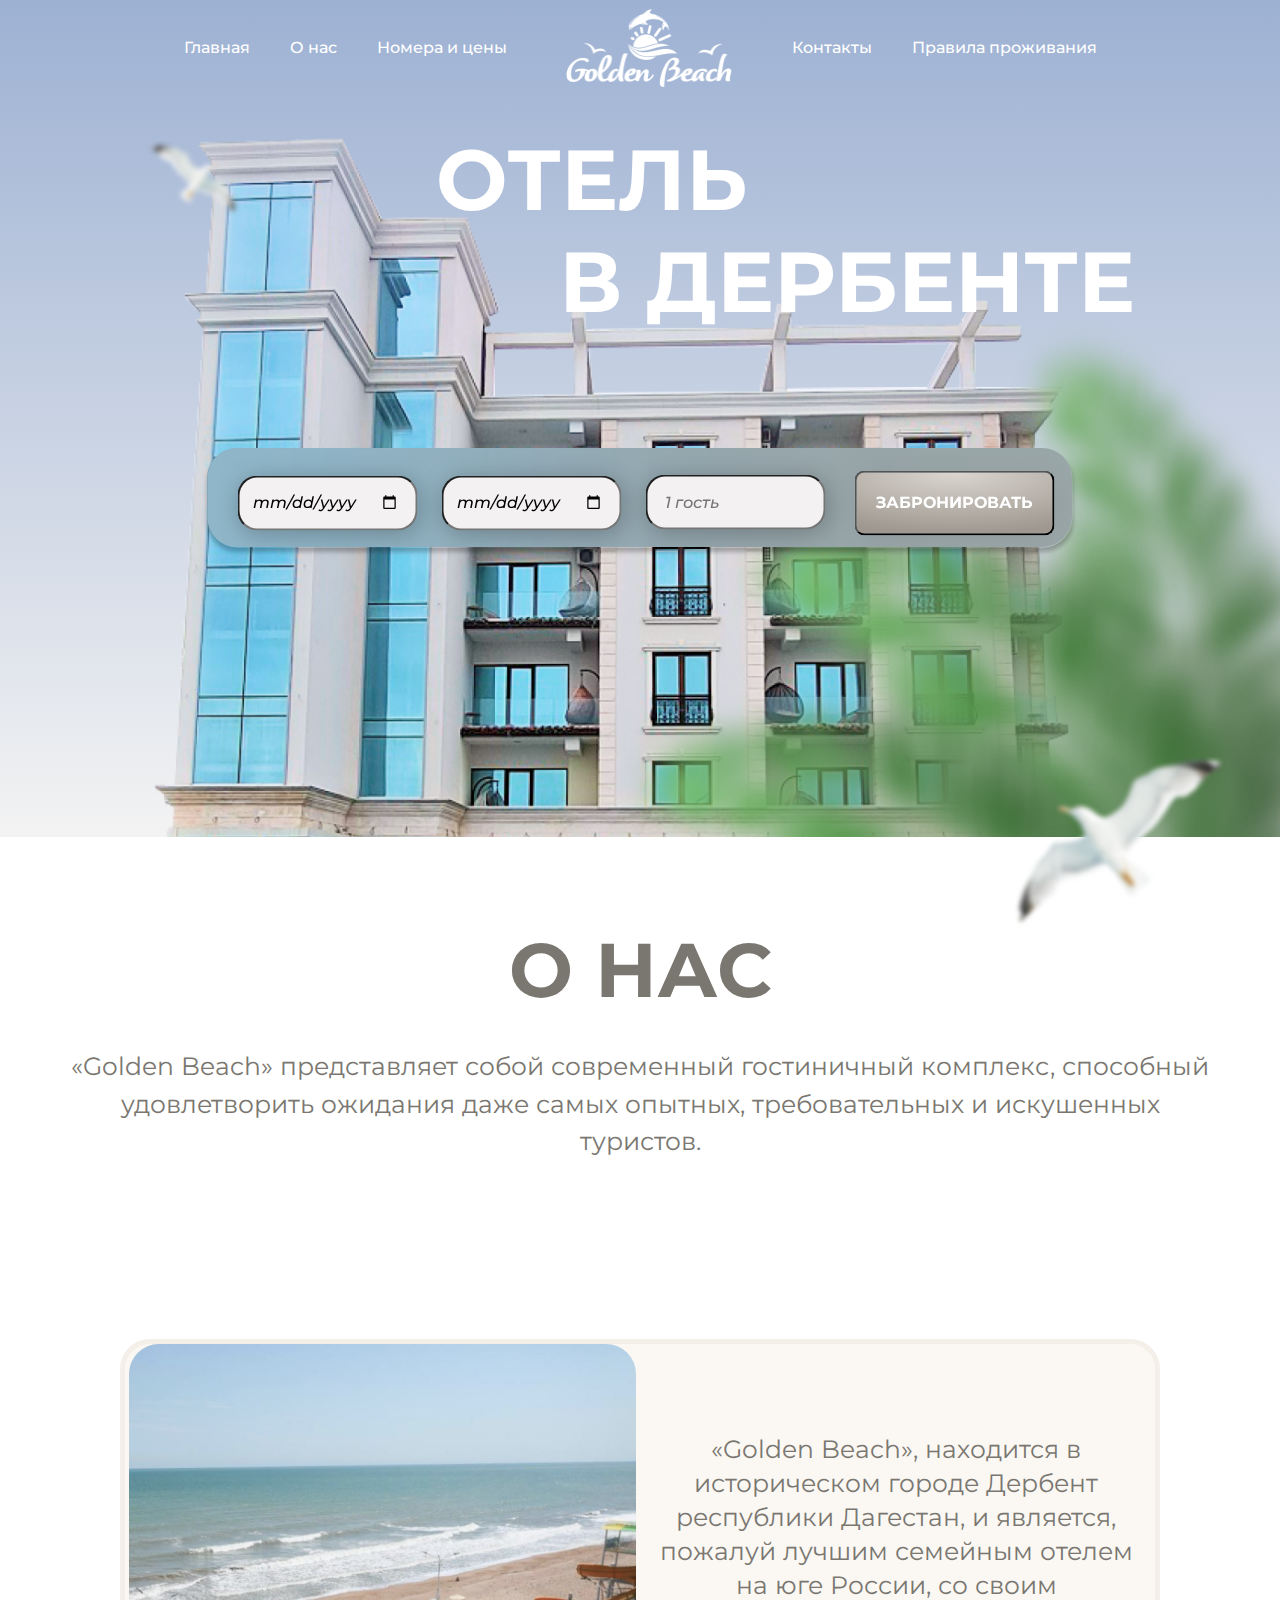
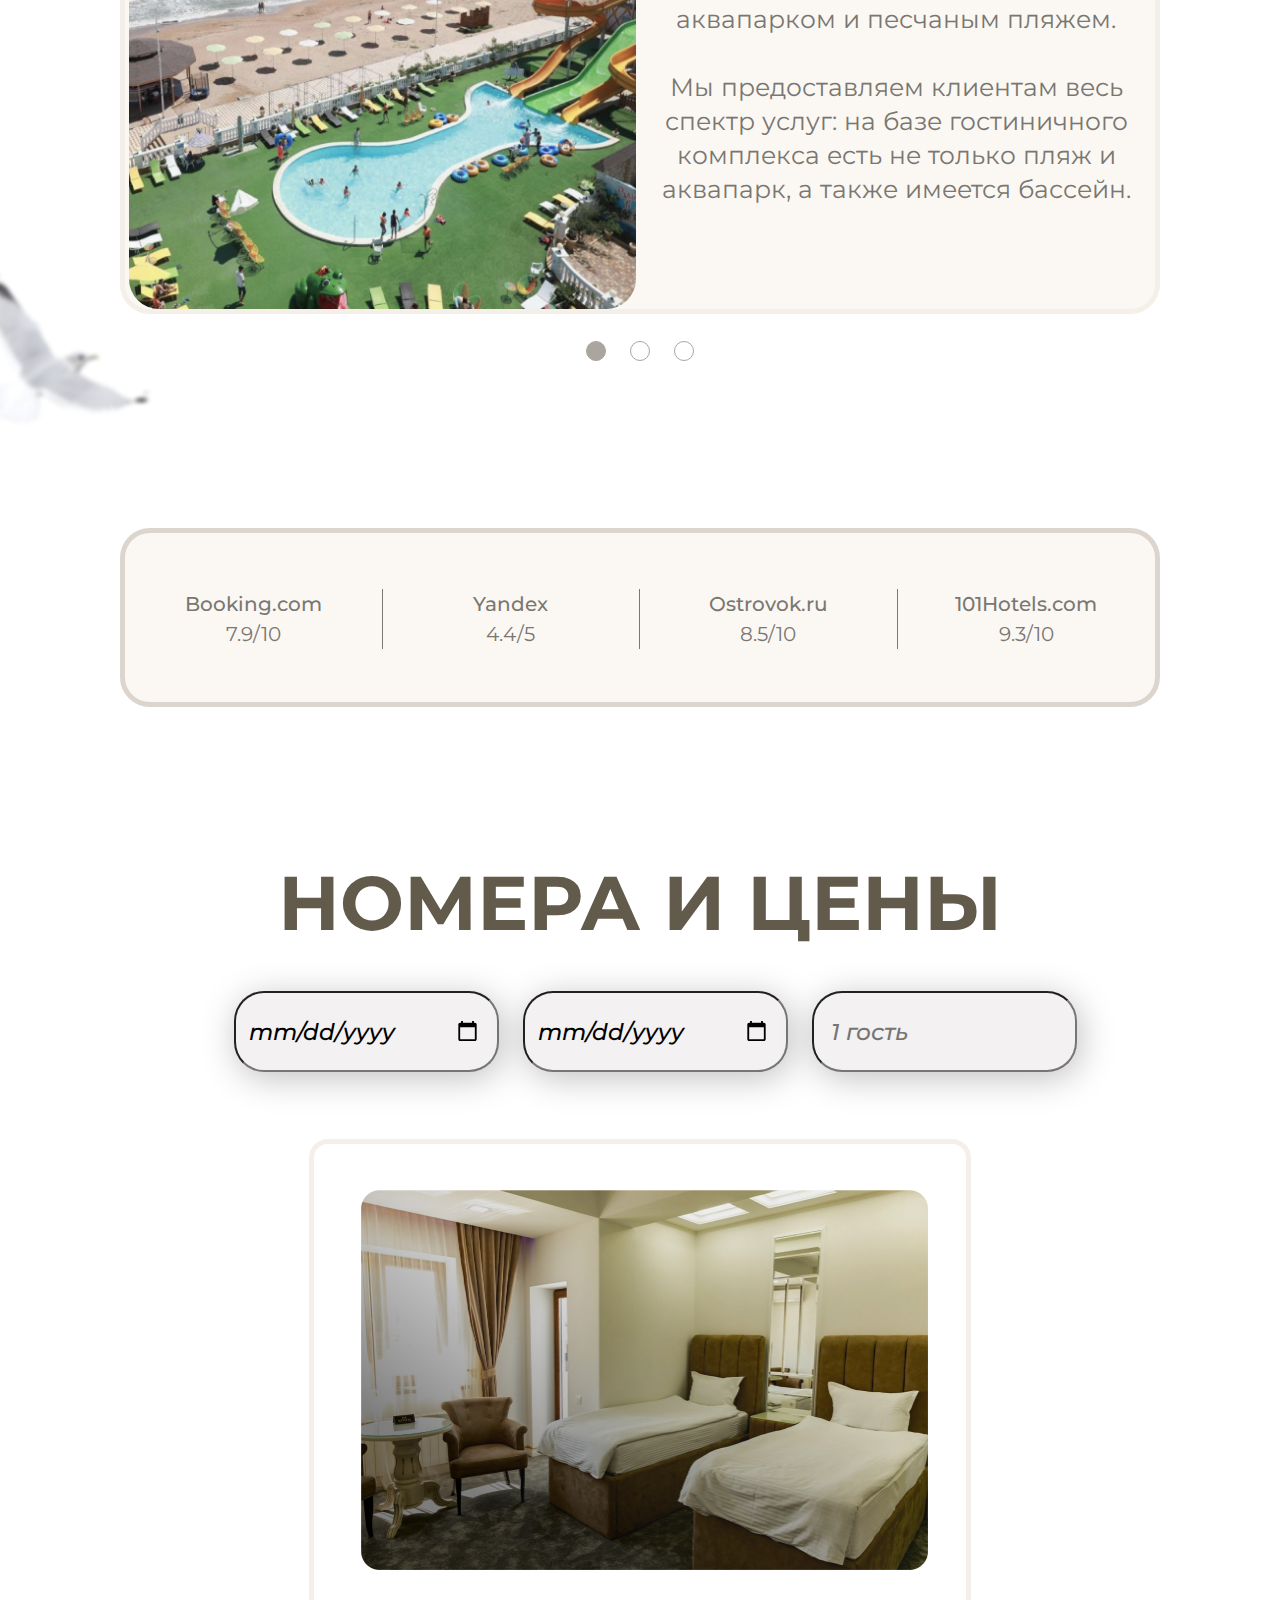
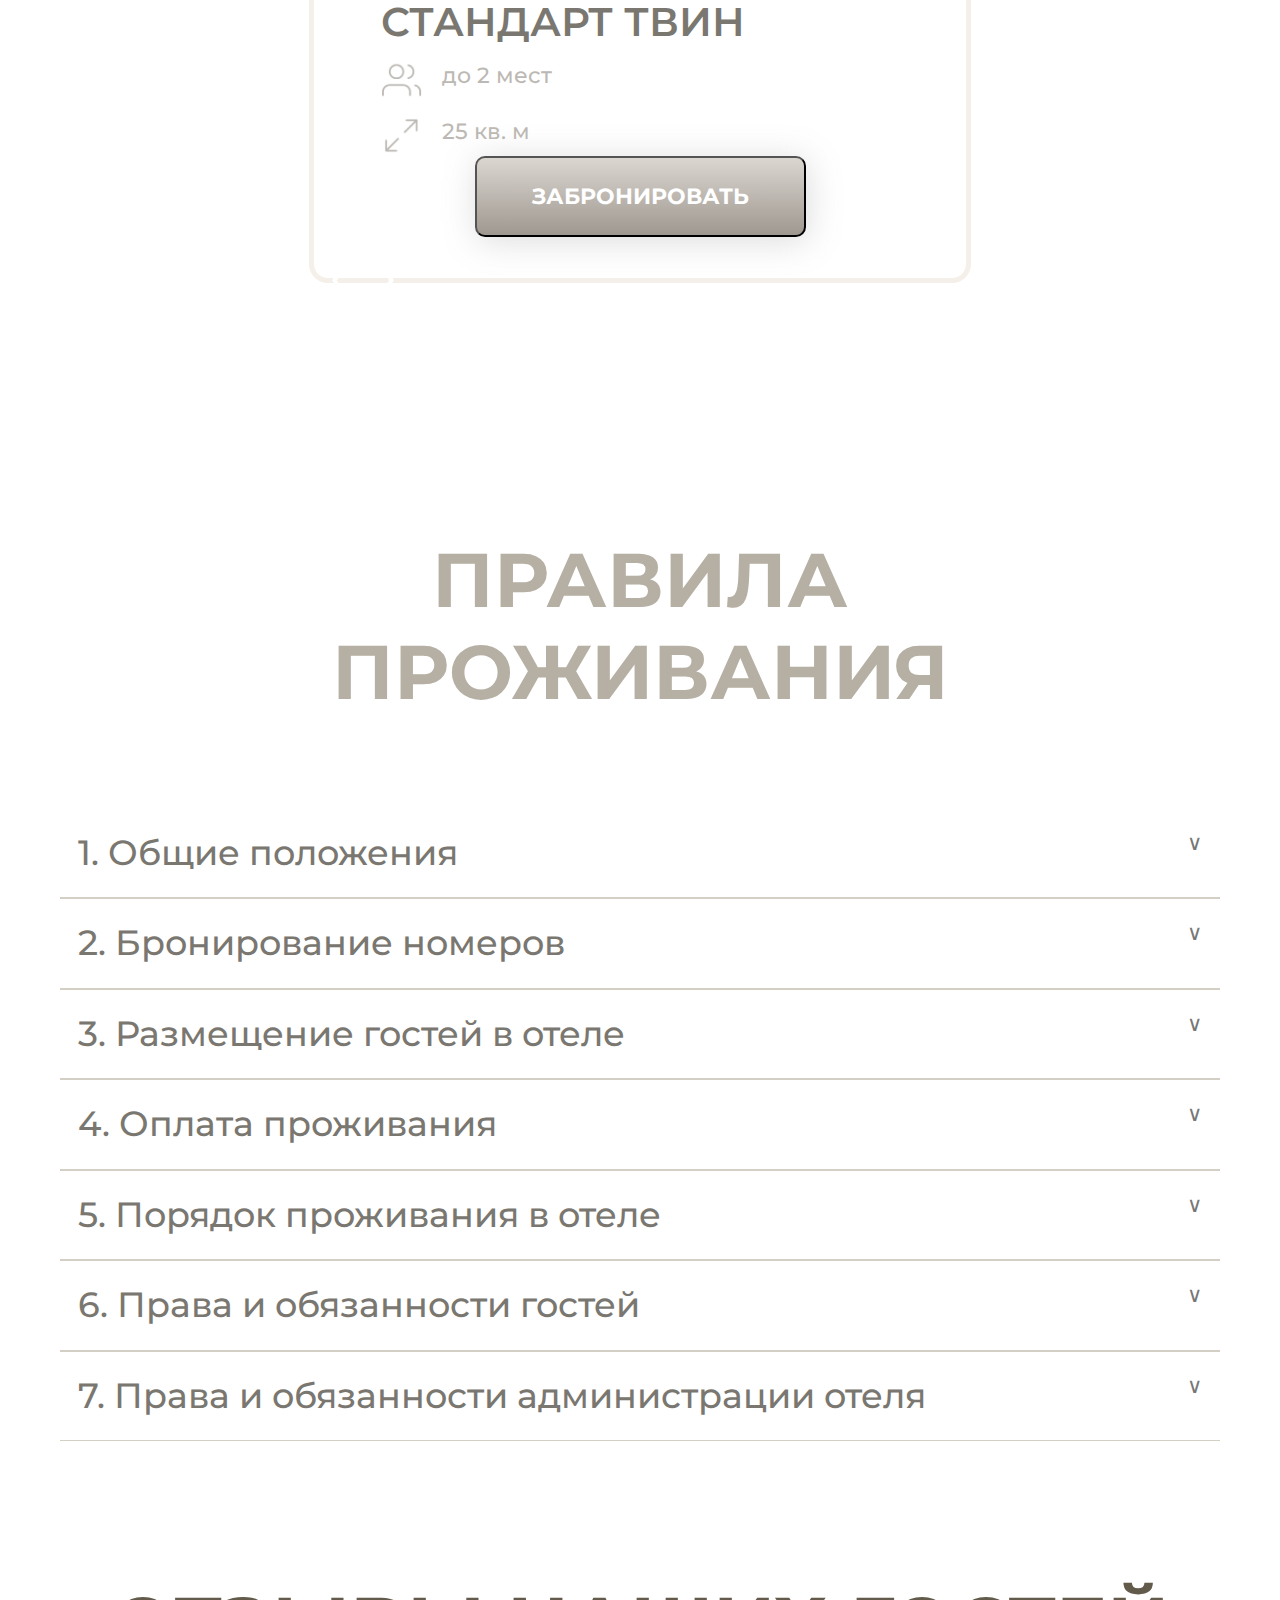
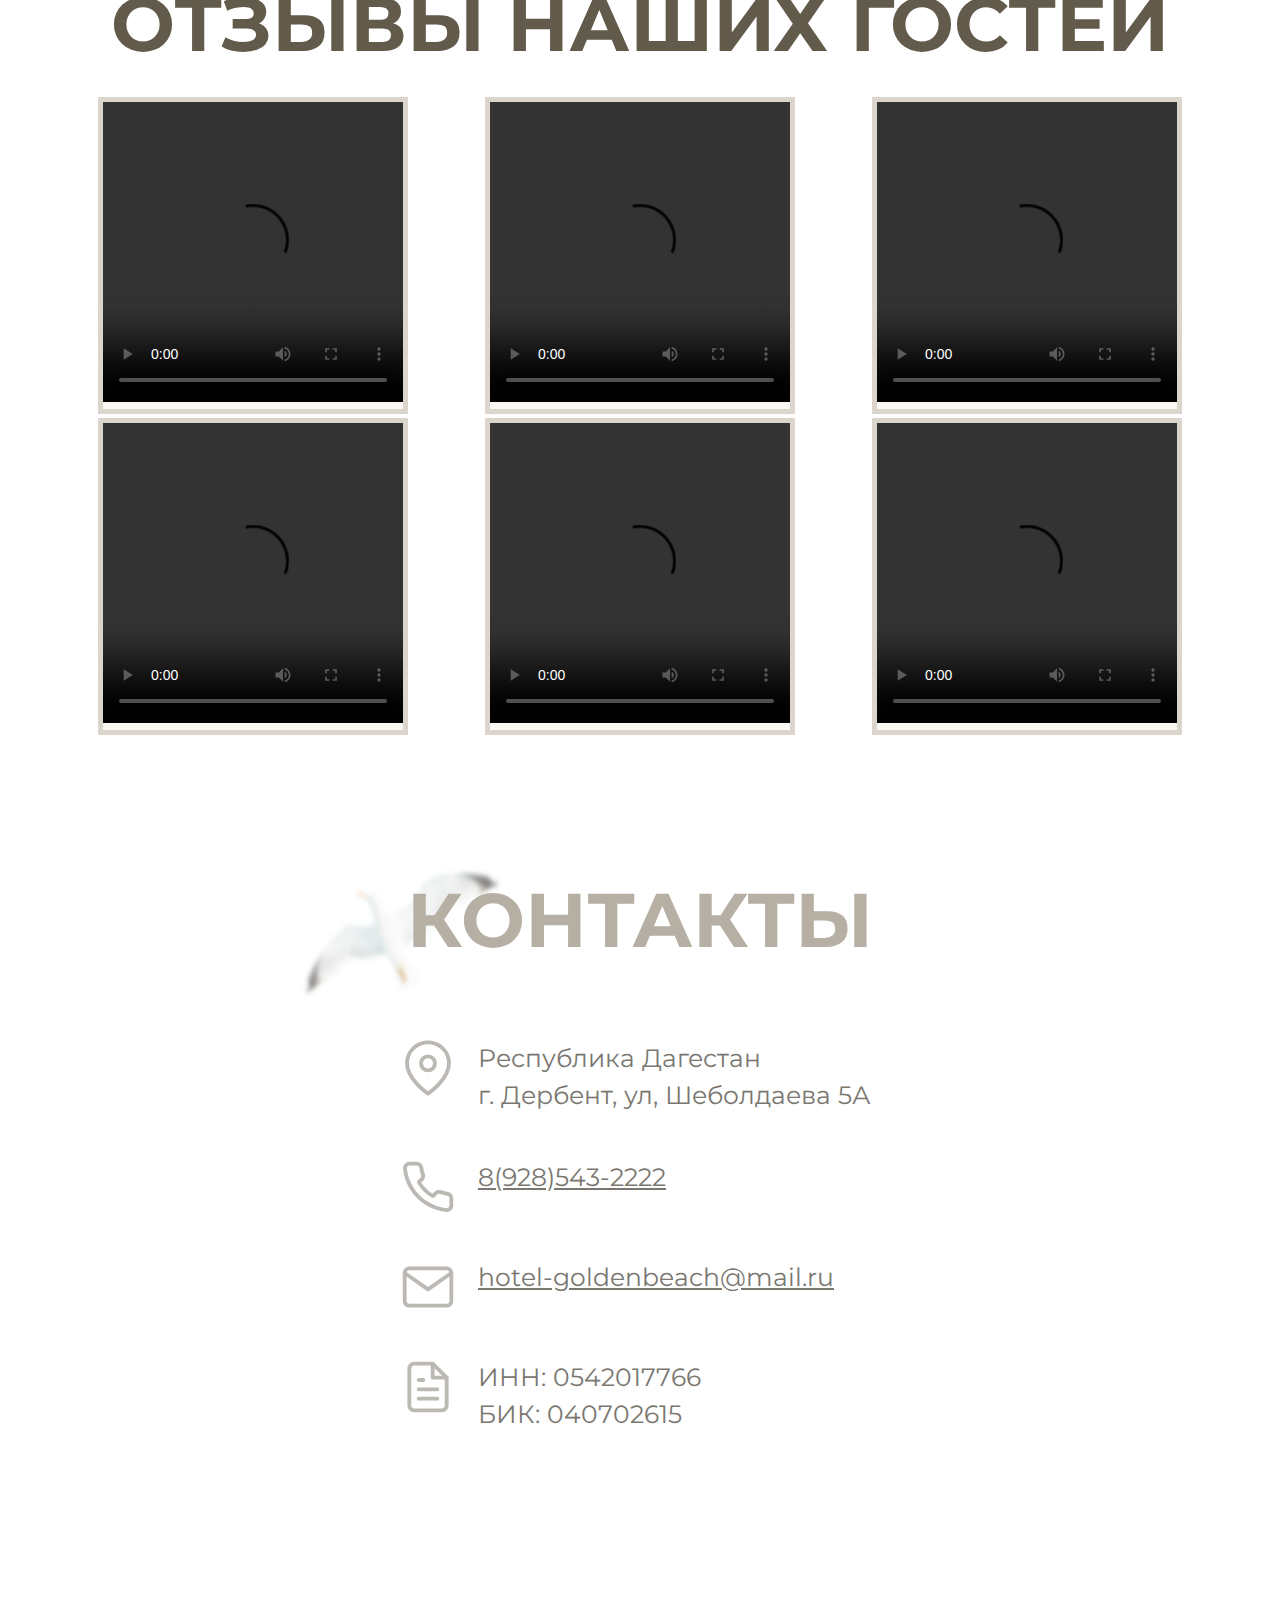
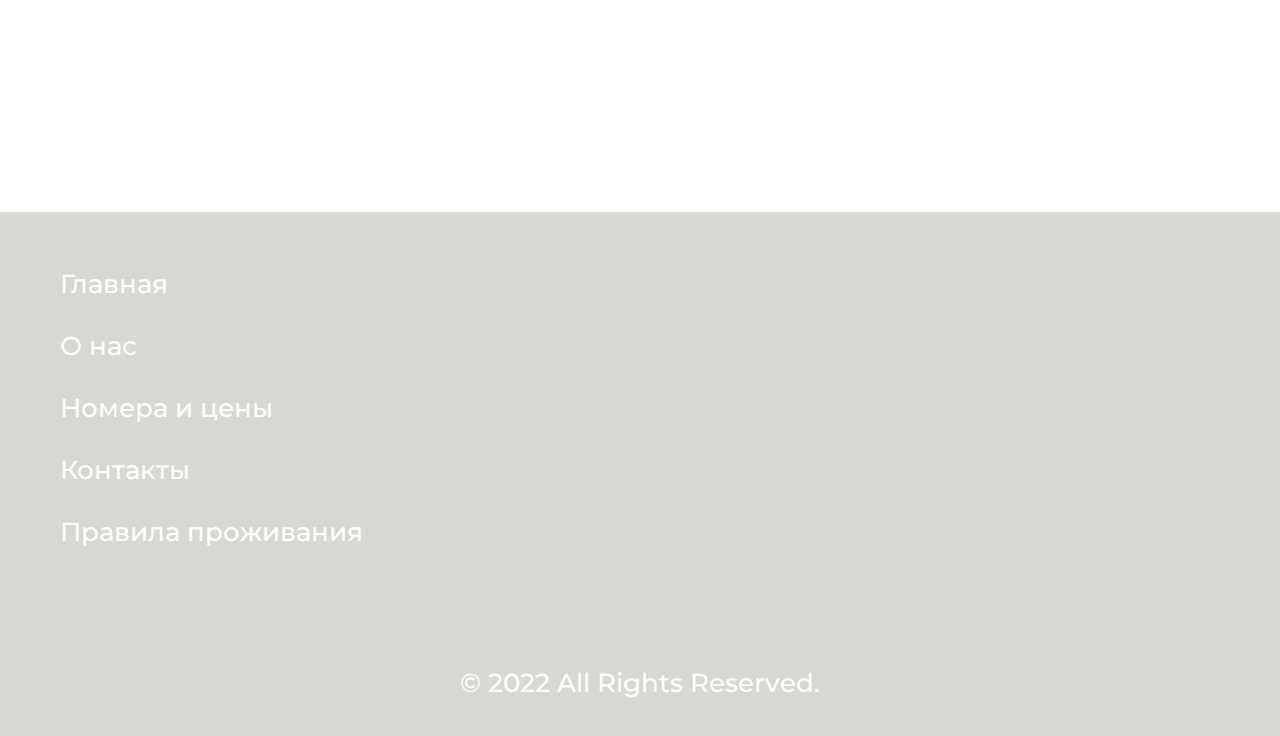
==== commit 5dafa784: "form" ====
--- a/hotel/src/index.html
+++ b/hotel/src/index.html
@@ -33,6 +33,7 @@
                     <input class="form-date-out" type="date" name="calendar" required>
                     <label class="label-form" for="form-date-out">Дата выезда</label> 
                     <input class="form-guest" type="number" max="10" min="1" placeholder="1 гость" required>
+                    <label class="label-form" for="form-guest">Количество гостей</label> 
                     <button class="header__btn">забронировать</button>
                 </form>
             </div>
@@ -105,9 +106,12 @@
             <h2 class="price__title">номера и цены</h2>
             <div class="price__form">
                 <form class="price__form-form modal-form" action="#">
-                    <input class="form-date-in"  type="date"  name="calendar" required >
-                    <input class="form-date-out" type="date" name="calendar" required> 
-                    <input class="form-guest" type="number" max="10" min="1" placeholder="1 гость" required>
+                    <input class="form-date-in-2"  type="date"  name="calendar" required >
+                    <label class="label-form2" for="form-date-in-2">Дата заезда</label>
+                    <input class="form-date-out-2" type="date" name="calendar" required> 
+                    <label class="label-form2" for="form-date-out-2">Дата выезда</label>
+                    <input class="form-guest-2" type="number" max="10" min="1" placeholder="1 гость" required>
+                    <label class="label-form2" for="form-guest-2">Количество гостей</label>
                 </form>
             </div>
             <div class="price__block">
--- a/hotel/src/css/style.min.css
+++ b/hotel/src/css/style.min.css
@@ -1,2 +1,2 @@
-@import url("https://fonts.googleapis.com/css2?family=Montserrat:ital,wght@0,400;0,500;0,600;0,700;1,500&display=swap");*{font-family:'Montserrat', sans-serif;margin:0;padding:0}.container{width:1160px;margin:0 auto}.nav{max-height:94px}.nav__wrapper{display:-webkit-box;display:-ms-flexbox;display:flex;-webkit-box-orient:horizontal;-webkit-box-direction:normal;-ms-flex-direction:row;flex-direction:row}.nav__item{list-style-type:none;display:-webkit-box;display:-ms-flexbox;display:flex;-webkit-box-orient:horizontal;-webkit-box-direction:normal;-ms-flex-direction:row;flex-direction:row;-webkit-box-align:center;-ms-flex-align:center;align-items:center;margin:0 auto;padding:0;font-weight:500;font-size:16px;line-height:23px;color:#f00606}.nav__item :nth-child(4){margin-right:58px;margin-left:17px}.nav__item :last-child{margin:0}.nav__item-items{margin-right:40px}.nav__item a{text-decoration:none;color:#ffffff}.nav__item-logo{padding:0;width:170px;height:94px}.nav__item-img{padding:0;width:170px;height:94px}.header{background:-webkit-gradient(linear, left top, left bottom, from(#9DB1D3), to(#F3F3F3));background:linear-gradient(#9DB1D3, #F3F3F3);position:relative;min-height:837px;overflow:hidden}.header__title{margin-top:35px;text-align:right;font-weight:700;font-size:85px;text-transform:uppercase;color:#ffffff;position:relative;z-index:1000}.header__form{position:absolute;display:block;margin:79px auto 0 auto;width:865px;height:99px;top:50%;left:50%;-webkit-transform:translate(-50%, -50%);transform:translate(-50%, -50%);background:rgba(217,217,217,0.01);-webkit-box-shadow:0px 4px 4px rgba(0,0,0,0.25);box-shadow:0px 4px 4px rgba(0,0,0,0.25);-webkit-backdrop-filter:blur(237px);backdrop-filter:blur(237px);border-radius:30px;z-index:3}.header__form-form{margin-top:22px}.header__form-form .form-date-in{width:180px;height:55px;margin-left:30px;padding-left:13px;padding-right:16px;font-style:italic;font-weight:500;font-size:16px;background:#F3F1F1;-webkit-box-shadow:2px 4px 24px rgba(0,0,0,0.25);box-shadow:2px 4px 24px rgba(0,0,0,0.25);border-radius:20px}.header__form-form .form-date-out{width:180px;height:55px;margin-left:20px;padding-left:13px;padding-right:16px;font-style:italic;font-weight:500;font-size:16px;background:#F3F1F1;-webkit-box-shadow:2px 4px 24px rgba(0,0,0,0.25);box-shadow:2px 4px 24px rgba(0,0,0,0.25);border-radius:20px}.header__form-form .form-guest{width:180px;height:55px;margin-left:20px;padding-left:17px;padding-right:16px;font-style:italic;font-weight:500;font-size:16px;background:#F3F1F1;-webkit-box-shadow:2px 4px 24px rgba(0,0,0,0.25);box-shadow:2px 4px 24px rgba(0,0,0,0.25);border-radius:20px}.header__form-form .header__btn{width:200px;height:65px;margin-left:25px;background:radial-gradient(100% 100% at 50% 0%, #DBD6D0 0%, #9E9890 100%);-webkit-box-shadow:2px 4px 34px rgba(115,114,114,0.25);box-shadow:2px 4px 34px rgba(115,114,114,0.25);border-radius:10px;font-weight:700;font-size:16px;color:#ffffff;text-transform:uppercase}.header_wrapper-bird-one{position:absolute;top:100px;left:10%;width:100%;max-width:137px;height:auto}.header_wrapper-bird-one img{width:100%;max-width:137px;height:auto}.header_wrapper_plant{position:absolute;top:100px;right:-10%;width:100%;max-width:910px;height:auto}.header_wrapper_plant img{width:100%;max-width:910px;height:auto}.header_wrapper-back{position:absolute;text-align:center;top:100px;width:100%;max-width:1100px;height:auto}.header_wrapper-back img{width:100%;max-width:1100px;height:auto}.wrapper-bird-two{position:absolute;top:660px;right:1%;width:100%;max-width:310px;height:auto;z-index:101}.wrapper-bird-two img{width:100%;max-width:310px;height:auto}.label-form{display:none;position:relative;top:-29px;left:51px;font-size:11px}.about{min-height:415px;background:#ffffff;text-align:center;margin-top:87px}.about__title{background:#ffffff;text-transform:uppercase;font-weight:700;font-size:76px;color:#7A7771}.about__subtitle{margin-top:33px;font-weight:400;font-size:25px;color:#7A7771}.carousel{margin:0 auto;position:relative}.carousel__wrapper{max-width:1040px;max-height:575px;margin:0 auto}.carousel__block{-ms-grid-columns:1fr 1fr;grid-template-columns:1fr 1fr;display:none;max-width:1040px;max-height:575px;background:#FBF8F4;border-radius:30px;border:5px solid #F4EFE8}.carousel__item-img{max-width:581px;height:auto;border-radius:30px;margin:0 auto}.carousel__item-img img{max-width:581px;max-height:565px;border-radius:30px}.carousel__item-text{display:block;margin:88px 22px 81px 19px;text-align:center;font-weight:400;font-size:25px;line-height:34px;color:#7A7771}.dot-container{text-align:center;margin-top:27px}.dot{cursor:pointer;height:20px;width:20px;margin:0 10px;border-radius:50%;display:inline-block;-webkit-transition:background-color 0.6s ease;transition:background-color 0.6s ease;border:1px solid #AAA59F}.active,.dot:hover{background-color:#AAA59F}.wrapper_bird_tree{position:absolute;top:1800px;left:-7%;width:100%;max-width:310px;height:auto;z-index:101}.wrapper_bird_tree img{width:100%;max-width:310px;height:auto}.rating{margin:0 auto;margin-top:214px}.rating__wrapper{display:-ms-grid;display:grid;-ms-grid-columns:1fr 1fr 1fr 1fr;grid-template-columns:1fr 1fr 1fr 1fr;margin:0 auto;text-align:center;width:100%;max-width:1040px;max-height:179px;background-color:#FBF8F4;border:5px solid #DBD5CE;border-radius:30px}.rating__wrapper :last-child{border-right:none}.rating__items{margin-top:56px;border-right:1px solid #7A7771;margin-bottom:55px}.rating__items_item{font-weight:400;font-size:20px;color:#7A7771}.big{font-weight:500}.price{margin:0 auto;margin-top:150px}.price__title{font-weight:700;font-size:76px;color:#625A4B;text-align:center;text-transform:uppercase}.price__form{margin:0 auto;text-align:center}.price__form-form{margin-top:43px}.price__form-form .form-date-in{width:265px;height:81px;margin-left:30px;padding-left:13px;padding-right:16px;font-style:italic;font-weight:500;font-size:23px;background:#F3F1F1;-webkit-box-shadow:2.94545px 5.89091px 35.3455px rgba(0,0,0,0.25);box-shadow:2.94545px 5.89091px 35.3455px rgba(0,0,0,0.25);border-radius:30px}.price__form-form .form-date-out{width:265px;height:81px;margin-left:20px;padding-left:13px;padding-right:16px;font-style:italic;font-weight:500;font-size:23px;background:#F3F1F1;-webkit-box-shadow:2.94545px 5.89091px 35.3455px rgba(0,0,0,0.25);box-shadow:2.94545px 5.89091px 35.3455px rgba(0,0,0,0.25);border-radius:30px}.price__form-form .form-guest{width:265px;height:81px;margin-left:20px;padding-left:17px;padding-right:16px;font-style:italic;font-weight:500;font-size:23px;background:#F3F1F1;-webkit-box-shadow:2.94545px 5.89091px 35.3455px rgba(0,0,0,0.25);box-shadow:2.94545px 5.89091px 35.3455px rgba(0,0,0,0.25);border-radius:30px}.price__block{margin:0 auto;margin-top:67px;max-width:662px;max-height:744px;border:5px solid #F4EFE8;border-radius:19px}.price__order{margin:46px 47px 29px 47px}.price__order-imgs{margin:0 auto;max-width:567px;max-height:380px}.price__order-img{margin:0 auto;max-width:567px;max-height:380px}.price__order-img_item{margin:0 auto;max-width:567px;max-height:380px}.price__order-title{margin-top:28px;padding-left:20px;font-weight:600;font-size:40px;color:#7A7771;text-transform:uppercase}.price__order-guest{display:-webkit-box;display:-ms-flexbox;display:flex;-webkit-box-orient:horizontal;-webkit-box-direction:normal;-ms-flex-direction:row;flex-direction:row}.price__order-guest-img{width:41px;height:41px;margin-top:5px;padding-left:20px}.price__order-guest-img_img{width:41px;height:41px}.price__order-guest-text{padding-top:5px;padding-left:40px;font-weight:500;font-size:22px;color:#BCB9B4}.price__order-place{display:-webkit-box;display:-ms-flexbox;display:flex;-webkit-box-orient:horizontal;-webkit-box-direction:normal;-ms-flex-direction:row;flex-direction:row;margin-top:10px}.price__order-place-img{width:41px;height:41px;margin-top:5px;padding-left:20px}.price__order-place-img_img{width:41px;height:41px}.price__order-place-text{padding-top:5px;padding-left:40px;font-weight:500;font-size:22px;color:#BCB9B4}.price__btn{display:block;margin:0 auto;width:331px;height:81px;font-weight:700;font-size:22px;text-transform:uppercase;text-align:center;border-radius:10px;background:-webkit-gradient(linear, left top, left bottom, from(#DBD6D0), to(#9E9890));background:linear-gradient(#DBD6D0, #9E9890);color:#FFFFFF;-webkit-box-shadow:2px 4px 34px rgba(115,114,114,0.25);box-shadow:2px 4px 34px rgba(115,114,114,0.25)}.prevv,.nextt{cursor:pointer;position:relative;top:50%;width:auto;margin-top:-22px;padding:16px;color:white;font-weight:bold;font-size:18px;-webkit-transition:0.6s ease;transition:0.6s ease;border-radius:0 3px 3px 0}.prevv:hover,.nextt:hover{background-color:rgba(0,0,0,0.8)}.nextt{right:0;border-radius:3px 0 0 3px}.rules{margin:0 auto;margin-top:251px}.rules__title{text-align:center;font-weight:700;font-size:76px;text-transform:uppercase;color:#B6AFA3}.rules__wrapper{margin-top:92px}.rules__wrapper :first-child{border-top:none}.rules_btn{font-weight:500;font-size:35px;background:none;color:#7A7771;cursor:pointer;padding:18px;width:100%;text-align:left;border:none;outline:none;-webkit-transition:0.4s;transition:0.4s;border-top:1px solid #D4CFC5;border-bottom:1px solid #D4CFC5}.rules_item{padding:0 18px;background-color:white;display:none;overflow:hidden}.rules_text{font-weight:400;font-size:27px;color:#7A7771}.rules_text li{font-weight:400;font-size:27px;color:#7A7771}.active1,.btn:hover{content:''}.rules_btn:after{content:'\2228';font-size:21px;color:#777;float:right;margin-left:5px}.active1:after{content:"\2227"}.video{margin-top:137px}.video__title{margin:0 auto;font-weight:700;font-size:76px;color:#625A4B;text-align:center;text-transform:uppercase}.video__wrapper{margin-top:25px;display:-webkit-box;display:-ms-flexbox;display:flex;-webkit-box-orient:horizontal;-webkit-box-direction:normal;-ms-flex-direction:row;flex-direction:row;-ms-flex-pack:distribute;justify-content:space-around;width:auto;-ms-flex-wrap:wrap;flex-wrap:wrap;-ms-flex-line-pack:stretch;align-content:stretch;-webkit-box-align:stretch;-ms-flex-align:stretch;align-items:stretch}.video__item{width:auto;height:auto;background-color:#FBF8F4;border:5px solid #DBD5CE;margin:2px}.video__item video{width:300px;height:300px}.contacts{margin-top:137px;position:relative}.contacts__title{text-align:center;font-weight:700;font-size:76px;color:#B6AFA3;text-transform:uppercase}.contacts__wrapper{margin:0 auto;margin-top:75px;max-width:480px;display:-webkit-box;display:-ms-flexbox;display:flex;-webkit-box-orient:vertical;-webkit-box-direction:normal;-ms-flex-direction:column;flex-direction:column}.contacts__wrapper :first-child{margin-top:0}.contacts__item{display:-webkit-box;display:-ms-flexbox;display:flex;-webkit-box-orient:horizontal;-webkit-box-direction:normal;-ms-flex-direction:row;flex-direction:row;margin-top:44px}.contacts__item-img{width:56px;height:56px}.contacts__item-text{margin-left:22px;font-weight:400;font-size:25px;color:#7A7771}.contacts__item-text a{color:#7A7771}.contacts .birdi{width:285px;position:absolute;height:345px;top:-22%;left:20%;z-index:-1}.footer{margin:0 auto;margin-top:378px;font-weight:500;font-size:26px;background-color:#D9D7D1}.footer__links{padding-top:53px}.footer__links-item{margin-bottom:23px}.footer a{text-decoration:none;color:#ffffff}.footer__subtitle{margin-top:112px;padding-bottom:33px;text-align:center;color:#ffffff}@media (max-width: 1200px){.container{max-width:960px;max-width:auto}.carousel__wrapper{max-width:900px}.carousel__item-text{font-size:22px}.rating__wrapper{max-width:900px}.rules__wrapper{margin:0 auto;width:98vw}.footer__links-item{margin-bottom:23px;margin-left:20px}.carousel__item-img img{width:100%;height:100%}}@media (max-width: 992px){.container{max-width:720px}.nav__item{font-size:15px;line-height:none}.nav__item-items{margin-right:25px}.header__title{font-size:51px}.header_wrapper-bird-one{display:none}.header_plant{display:none}.header__form{width:720px}.header__form-form .form-date-in{width:140px;font-size:15px}.header__form-form .form-date-out{width:140px;font-size:15px}.header__form-form .form-guest{width:140px;font-size:15px}.header__form-form .header__btn{margin-left:5px}.wrapper-bird-two img{display:none}.header{min-height:620px}.carousel__item-text{font-size:17px;margin:10px 22px 10px 19px}.wrapper_bird_tree img{display:none}.about{margin-top:50px}.rating{margin-top:150px}.contacts .birdi{display:none}.footer{margin:0 auto;margin-top:200px}.footer__subtitle{margin-top:70px}}@media (max-width: 768px){.container{max-width:540px}.nav__item{font-size:11px;line-height:9px}.nav__item-items{margin-right:18px}.nav__item-img{padding:0;width:117px;height:auto}.nav__item :nth-child(4){margin-right:40px;margin-left:17px}.header__form{width:515px;height:auto}.header__form-form .header__btn{margin:0 auto;display:block;height:55px}.about__title{font-size:65px}.about__subtitle{margin-top:33px;font-weight:400;font-size:22px}.carousel__item-text{font-size:12px;margin:0px 22px 0px 19px}.rating__items_item{font-size:15px}.price__title{font-size:65px}.price__form-form .form-date-in{margin-left:0}.price__form-form .form-date-out{margin-left:0;margin-top:5px}.price__form-form .form-guest{margin-left:0;margin-top:5px}.price__order-img_item{width:100%}.rules__title{font-size:59px}.rules{margin-top:50px}.rules_btn{font-size:27px}.video__title{font-size:65px}.rules_text{font-weight:400;font-size:17px}}@media (max-width: 576px){.container{width:100%;padding:0 10px}.nav__item{font-size:12px;line-height:11px;-ms-flex-wrap:wrap;flex-wrap:wrap;-webkit-box-orient:vertical;-webkit-box-direction:normal;-ms-flex-direction:column;flex-direction:column;z-index:1}.header_wrapper-back{position:absolute;left:0px;top:107px;width:100%;max-width:300px;height:auto;margin:0 auto}.header__title{font-size:30px}.header__form{width:200px}.header__form-form{margin-top:6px}.header__form-form .form-date-in{margin:2px auto;margin-left:40px;width:120px;font-size:11px;height:25px}.header__form-form .form-date-out{width:120px;font-size:11px;margin:2px auto;margin-left:40px;height:25px}.header__form-form .form-guest{width:120px;font-size:11px;margin:2px auto;margin-left:40px;height:25px}.header__form-form .header__btn{height:19px;font-size:7px;width:109px}.header{min-height:350px}.header__title{font-size:26px}.about__title{font-size:45px}.about{margin-top:25px;min-height:auto}.about__subtitle{margin-top:18px;font-weight:400;font-size:12px}.carousel__item-text{height:auto;font-size:11px;margin:5px 5px 5px 5px;line-height:13px}.dot{height:15px;width:15px}.dot-container{margin-top:14px}.rating{margin-top:100px}.rating__wrapper{max-width:300px}.rating__items{margin-top:30px;margin-bottom:30px}.rating__items_item{font-size:10px}.price__title{font-size:45px}.price{margin-top:100px}.price__form-form .form-date-in{height:60px;font-size:17px}.price__form-form .form-date-out{height:60px;font-size:17px}.price__form-form .form-guest{height:60px;font-size:17px}.price__order-title{padding-left:2px;font-size:15px}.price__order-guest-img_img{width:30px;height:30px}.price__order-guest-text{font-size:15px}.price__order-place-img_img{width:30px;height:30px}.price__order-place-text{font-size:15px}.price__btn{width:230px;height:50px;font-size:16px}.price__order{margin:20px}.price__block{margin:0 auto;margin-top:67px;max-width:662px;max-height:415px}.rules__title{font-size:32px}.rules_btn{font-size:14px;padding:3px}.rules_text{font-size:12px}.rules__wrapper{width:89vw}.video__title{font-size:39px}.video{margin-top:100px}.video__item video{width:280px;height:280px}.video__wrapper{-ms-flex-pack:distribute;justify-content:space-around}.contacts__title{font-size:41px}.contacts{margin-top:100px}.contacts__wrapper{margin-top:45px;max-width:320px}.contacts__item-text{font-size:13px}.contacts__item-img{width:40px;height:40px}.contacts__item-img img,.contacts__item-img svg{vertical-align:middle;width:100%;height:100%}.footer{margin-top:100px;font-size:16px}.footer__links{padding-top:30px}.footer__subtitle{margin-top:55px}.price__block{margin:0 auto;margin-top:67px;max-width:662px;max-height:100%}.label-form{display:block}}
+@import url("https://fonts.googleapis.com/css2?family=Montserrat:ital,wght@0,400;0,500;0,600;0,700;1,500&display=swap");*{font-family:'Montserrat', sans-serif;margin:0;padding:0}.container{width:1160px;margin:0 auto}.nav{max-height:94px}.nav__wrapper{display:-webkit-box;display:-ms-flexbox;display:flex;-webkit-box-orient:horizontal;-webkit-box-direction:normal;-ms-flex-direction:row;flex-direction:row}.nav__item{list-style-type:none;display:-webkit-box;display:-ms-flexbox;display:flex;-webkit-box-orient:horizontal;-webkit-box-direction:normal;-ms-flex-direction:row;flex-direction:row;-webkit-box-align:center;-ms-flex-align:center;align-items:center;margin:0 auto;padding:0;font-weight:500;font-size:16px;line-height:23px;color:#f00606}.nav__item :nth-child(4){margin-right:58px;margin-left:17px}.nav__item :last-child{margin:0}.nav__item-items{margin-right:40px}.nav__item a{text-decoration:none;color:#ffffff}.nav__item-logo{padding:0;width:170px;height:94px}.nav__item-img{padding:0;width:170px;height:94px}.header{background:-webkit-gradient(linear, left top, left bottom, from(#9DB1D3), to(#F3F3F3));background:linear-gradient(#9DB1D3, #F3F3F3);position:relative;min-height:837px;overflow:hidden}.header__title{margin-top:35px;text-align:right;font-weight:700;font-size:85px;text-transform:uppercase;color:#ffffff;position:relative;z-index:1000}.header__form{position:absolute;display:block;margin:79px auto 0 auto;width:865px;height:99px;top:50%;left:50%;-webkit-transform:translate(-50%, -50%);transform:translate(-50%, -50%);background:rgba(217,217,217,0.01);-webkit-box-shadow:0px 4px 4px rgba(0,0,0,0.25);box-shadow:0px 4px 4px rgba(0,0,0,0.25);-webkit-backdrop-filter:blur(237px);backdrop-filter:blur(237px);border-radius:30px;z-index:3}.header__form-form{margin-top:22px}.header__form-form .form-date-in{width:180px;height:55px;margin-left:30px;padding-left:13px;padding-right:16px;font-style:italic;font-weight:500;font-size:16px;background:#F3F1F1;-webkit-box-shadow:2px 4px 24px rgba(0,0,0,0.25);box-shadow:2px 4px 24px rgba(0,0,0,0.25);border-radius:20px}.header__form-form .form-date-out{width:180px;height:55px;margin-left:20px;padding-left:13px;padding-right:16px;font-style:italic;font-weight:500;font-size:16px;background:#F3F1F1;-webkit-box-shadow:2px 4px 24px rgba(0,0,0,0.25);box-shadow:2px 4px 24px rgba(0,0,0,0.25);border-radius:20px}.header__form-form .form-guest{width:180px;height:55px;margin-left:20px;padding-left:17px;padding-right:16px;font-style:italic;font-weight:500;font-size:16px;background:#F3F1F1;-webkit-box-shadow:2px 4px 24px rgba(0,0,0,0.25);box-shadow:2px 4px 24px rgba(0,0,0,0.25);border-radius:20px}.header__form-form .header__btn{width:200px;height:65px;margin-left:25px;background:radial-gradient(100% 100% at 50% 0%, #DBD6D0 0%, #9E9890 100%);-webkit-box-shadow:2px 4px 34px rgba(115,114,114,0.25);box-shadow:2px 4px 34px rgba(115,114,114,0.25);border-radius:10px;font-weight:700;font-size:16px;color:#ffffff;text-transform:uppercase}.header_wrapper-bird-one{position:absolute;top:100px;left:10%;width:100%;max-width:137px;height:auto}.header_wrapper-bird-one img{width:100%;max-width:137px;height:auto}.header_wrapper_plant{position:absolute;top:100px;right:-10%;width:100%;max-width:910px;height:auto}.header_wrapper_plant img{width:100%;max-width:910px;height:auto}.header_wrapper-back{position:absolute;text-align:center;top:100px;width:100%;max-width:1100px;height:auto}.header_wrapper-back img{width:100%;max-width:1100px;height:auto}.wrapper-bird-two{position:absolute;top:660px;right:1%;width:100%;max-width:310px;height:auto;z-index:101}.wrapper-bird-two img{width:100%;max-width:310px;height:auto}.label-form{display:none;position:relative;top:-45px;left:51px;font-size:11px;font-style:italic}.about{min-height:415px;background:#ffffff;text-align:center;margin-top:87px}.about__title{background:#ffffff;text-transform:uppercase;font-weight:700;font-size:76px;color:#7A7771}.about__subtitle{margin-top:33px;font-weight:400;font-size:25px;color:#7A7771}.carousel{margin:0 auto;position:relative}.carousel__wrapper{max-width:1040px;max-height:575px;margin:0 auto}.carousel__block{-ms-grid-columns:1fr 1fr;grid-template-columns:1fr 1fr;display:none;max-width:1040px;max-height:575px;background:#FBF8F4;border-radius:30px;border:5px solid #F4EFE8}.carousel__item-img{max-width:581px;height:auto;border-radius:30px;margin:0 auto}.carousel__item-img img{max-width:581px;max-height:565px;border-radius:30px}.carousel__item-text{display:block;margin:88px 22px 81px 19px;text-align:center;font-weight:400;font-size:25px;line-height:34px;color:#7A7771}.dot-container{text-align:center;margin-top:27px}.dot{cursor:pointer;height:20px;width:20px;margin:0 10px;border-radius:50%;display:inline-block;-webkit-transition:background-color 0.6s ease;transition:background-color 0.6s ease;border:1px solid #AAA59F}.active,.dot:hover{background-color:#AAA59F}.wrapper_bird_tree{position:absolute;top:1800px;left:-7%;width:100%;max-width:310px;height:auto;z-index:101}.wrapper_bird_tree img{width:100%;max-width:310px;height:auto}.rating{margin:0 auto;margin-top:214px}.rating__wrapper{display:-ms-grid;display:grid;-ms-grid-columns:1fr 1fr 1fr 1fr;grid-template-columns:1fr 1fr 1fr 1fr;margin:0 auto;text-align:center;width:100%;max-width:1040px;max-height:179px;background-color:#FBF8F4;border:5px solid #DBD5CE;border-radius:30px}.rating__wrapper :last-child{border-right:none}.rating__items{margin-top:56px;border-right:1px solid #7A7771;margin-bottom:55px}.rating__items_item{font-weight:400;font-size:20px;color:#7A7771}.big{font-weight:500}.price{margin:0 auto;margin-top:150px}.price__title{font-weight:700;font-size:76px;color:#625A4B;text-align:center;text-transform:uppercase}.price__form{margin:0 auto;text-align:center}.price__form-form{margin-top:43px}.price__form-form .form-date-in-2{width:265px;height:81px;margin-left:30px;padding-left:13px;padding-right:16px;font-style:italic;font-weight:500;font-size:23px;background:#F3F1F1;-webkit-box-shadow:2.94545px 5.89091px 35.3455px rgba(0,0,0,0.25);box-shadow:2.94545px 5.89091px 35.3455px rgba(0,0,0,0.25);border-radius:30px}.price__form-form .form-date-out-2{width:265px;height:81px;margin-left:20px;padding-left:13px;padding-right:16px;font-style:italic;font-weight:500;font-size:23px;background:#F3F1F1;-webkit-box-shadow:2.94545px 5.89091px 35.3455px rgba(0,0,0,0.25);box-shadow:2.94545px 5.89091px 35.3455px rgba(0,0,0,0.25);border-radius:30px}.price__form-form .form-guest-2{width:265px;height:81px;margin-left:20px;padding-left:17px;padding-right:16px;font-style:italic;font-weight:500;font-size:23px;background:#F3F1F1;-webkit-box-shadow:2.94545px 5.89091px 35.3455px rgba(0,0,0,0.25);box-shadow:2.94545px 5.89091px 35.3455px rgba(0,0,0,0.25);border-radius:30px}.price__block{margin:0 auto;margin-top:67px;max-width:662px;max-height:744px;border:5px solid #F4EFE8;border-radius:19px}.price__order{margin:46px 47px 29px 47px}.price__order-imgs{margin:0 auto;max-width:567px;max-height:380px}.price__order-img{margin:0 auto;max-width:567px;max-height:380px}.price__order-img_item{margin:0 auto;max-width:567px;max-height:380px}.price__order-title{margin-top:28px;padding-left:20px;font-weight:600;font-size:40px;color:#7A7771;text-transform:uppercase}.price__order-guest{display:-webkit-box;display:-ms-flexbox;display:flex;-webkit-box-orient:horizontal;-webkit-box-direction:normal;-ms-flex-direction:row;flex-direction:row}.price__order-guest-img{width:41px;height:41px;margin-top:5px;padding-left:20px}.price__order-guest-img_img{width:41px;height:41px}.price__order-guest-text{padding-top:5px;padding-left:40px;font-weight:500;font-size:22px;color:#BCB9B4}.price__order-place{display:-webkit-box;display:-ms-flexbox;display:flex;-webkit-box-orient:horizontal;-webkit-box-direction:normal;-ms-flex-direction:row;flex-direction:row;margin-top:10px}.price__order-place-img{width:41px;height:41px;margin-top:5px;padding-left:20px}.price__order-place-img_img{width:41px;height:41px}.price__order-place-text{padding-top:5px;padding-left:40px;font-weight:500;font-size:22px;color:#BCB9B4}.price__btn{display:block;margin:0 auto;width:331px;height:81px;font-weight:700;font-size:22px;text-transform:uppercase;text-align:center;border-radius:10px;background:-webkit-gradient(linear, left top, left bottom, from(#DBD6D0), to(#9E9890));background:linear-gradient(#DBD6D0, #9E9890);color:#FFFFFF;-webkit-box-shadow:2px 4px 34px rgba(115,114,114,0.25);box-shadow:2px 4px 34px rgba(115,114,114,0.25)}.prevv,.nextt{cursor:pointer;position:relative;top:50%;width:auto;margin-top:-22px;padding:16px;color:white;font-weight:bold;font-size:18px;-webkit-transition:0.6s ease;transition:0.6s ease;border-radius:0 3px 3px 0}.prevv:hover,.nextt:hover{background-color:rgba(0,0,0,0.8)}.nextt{right:0;border-radius:3px 0 0 3px}.label-form2{display:none;position:relative;font-size:11px;font-style:italic;top:-76px}.rules{margin:0 auto;margin-top:251px}.rules__title{text-align:center;font-weight:700;font-size:76px;text-transform:uppercase;color:#B6AFA3}.rules__wrapper{margin-top:92px}.rules__wrapper :first-child{border-top:none}.rules_btn{font-weight:500;font-size:35px;background:none;color:#7A7771;cursor:pointer;padding:18px;width:100%;text-align:left;border:none;outline:none;-webkit-transition:0.4s;transition:0.4s;border-top:1px solid #D4CFC5;border-bottom:1px solid #D4CFC5}.rules_item{padding:0 18px;background-color:white;display:none;overflow:hidden}.rules_text{font-weight:400;font-size:27px;color:#7A7771}.rules_text li{font-weight:400;font-size:27px;color:#7A7771}.active1,.btn:hover{content:''}.rules_btn:after{content:'\2228';font-size:21px;color:#777;float:right;margin-left:5px}.active1:after{content:"\2227"}.video{margin-top:137px}.video__title{margin:0 auto;font-weight:700;font-size:76px;color:#625A4B;text-align:center;text-transform:uppercase}.video__wrapper{margin-top:25px;display:-webkit-box;display:-ms-flexbox;display:flex;-webkit-box-orient:horizontal;-webkit-box-direction:normal;-ms-flex-direction:row;flex-direction:row;-ms-flex-pack:distribute;justify-content:space-around;width:auto;-ms-flex-wrap:wrap;flex-wrap:wrap;-ms-flex-line-pack:stretch;align-content:stretch;-webkit-box-align:stretch;-ms-flex-align:stretch;align-items:stretch}.video__item{width:auto;height:auto;background-color:#FBF8F4;border:5px solid #DBD5CE;margin:2px}.video__item video{width:300px;height:300px}.contacts{margin-top:137px;position:relative}.contacts__title{text-align:center;font-weight:700;font-size:76px;color:#B6AFA3;text-transform:uppercase}.contacts__wrapper{margin:0 auto;margin-top:75px;max-width:480px;display:-webkit-box;display:-ms-flexbox;display:flex;-webkit-box-orient:vertical;-webkit-box-direction:normal;-ms-flex-direction:column;flex-direction:column}.contacts__wrapper :first-child{margin-top:0}.contacts__item{display:-webkit-box;display:-ms-flexbox;display:flex;-webkit-box-orient:horizontal;-webkit-box-direction:normal;-ms-flex-direction:row;flex-direction:row;margin-top:44px}.contacts__item-img{width:56px;height:56px}.contacts__item-text{margin-left:22px;font-weight:400;font-size:25px;color:#7A7771}.contacts__item-text a{color:#7A7771}.contacts .birdi{width:285px;position:absolute;height:345px;top:-22%;left:20%;z-index:-1}.footer{margin:0 auto;margin-top:378px;font-weight:500;font-size:26px;background-color:#D9D7D1}.footer__links{padding-top:53px}.footer__links-item{margin-bottom:23px}.footer a{text-decoration:none;color:#ffffff}.footer__subtitle{margin-top:112px;padding-bottom:33px;text-align:center;color:#ffffff}@media (max-width: 1200px){.container{max-width:960px;max-width:auto}.carousel__wrapper{max-width:900px}.carousel__item-text{font-size:22px}.rating__wrapper{max-width:900px}.rules__wrapper{margin:0 auto;width:98vw}.footer__links-item{margin-bottom:23px;margin-left:20px}.carousel__item-img img{width:100%;height:100%}}@media (max-width: 992px){.container{max-width:720px}.nav__item{font-size:15px;line-height:none}.nav__item-items{margin-right:25px}.header__title{font-size:51px}.header_wrapper-bird-one{display:none}.header_plant{display:none}.header__form{width:720px}.header__form-form .form-date-in{width:140px;font-size:15px}.header__form-form .form-date-out{width:140px;font-size:15px}.header__form-form .form-guest{width:140px;font-size:15px}.header__form-form .header__btn{margin-left:5px}.wrapper-bird-two img{display:none}.header{min-height:620px}.carousel__item-text{font-size:17px;margin:10px 22px 10px 19px}.wrapper_bird_tree img{display:none}.about{margin-top:50px}.rating{margin-top:150px}.contacts .birdi{display:none}.footer{margin:0 auto;margin-top:200px}.footer__subtitle{margin-top:70px}}@media (max-width: 768px){.container{max-width:540px}.nav__item{font-size:11px;line-height:9px}.nav__item-items{margin-right:18px}.nav__item-img{padding:0;width:117px;height:auto}.nav__item :nth-child(4){margin-right:40px;margin-left:17px}.header__form{width:515px;height:auto}.header__form-form .header__btn{margin:0 auto;display:block;height:55px}.about__title{font-size:65px}.about__subtitle{margin-top:33px;font-weight:400;font-size:22px}.carousel__item-text{font-size:12px;margin:0px 22px 0px 19px}.rating__items_item{font-size:15px}.price__title{font-size:65px}.price__form-form .form-date-in-2{margin-left:0;margin:0 auto}.price__form-form .form-date-out-2{margin-left:0;margin:0 auto}.price__form-form .form-guest-2{margin-left:0;margin:0 auto}.price__order-img_item{width:100%}.rules__title{font-size:59px}.rules{margin-top:50px}.rules_btn{font-size:27px}.video__title{font-size:65px}.rules_text{font-weight:400;font-size:17px}}@media (max-width: 576px){.container{width:100%;padding:0 10px}.nav__item{font-size:12px;line-height:11px;-ms-flex-wrap:wrap;flex-wrap:wrap;-webkit-box-orient:vertical;-webkit-box-direction:normal;-ms-flex-direction:column;flex-direction:column;z-index:1}.header_wrapper-back{position:absolute;top:107px;width:100%;max-width:300px;height:auto;margin:0 auto;left:50%;-webkit-transform:translate(-50%, 10px);transform:translate(-50%, 10px)}.header__title{font-size:26px;text-align:center;margin-left:50px}.header{min-height:392px}.header__form{width:200px;margin:87px auto 0 auto}.header__form-form{margin-top:10px}.header__form-form .form-date-in{margin:5px auto;margin-left:40px;width:120px;font-size:11px;height:25px}.header__form-form .form-date-out{width:120px;font-size:11px;margin:5px auto;margin-left:40px;height:25px}.header__form-form .form-guest{width:120px;font-size:11px;margin:5px auto;margin-left:40px;height:25px}.header__form-form .header__btn{height:19px;font-size:7px;width:109px}.header__title{font-size:26px}.about__title{font-size:45px}.about{margin-top:25px;min-height:auto}.about__subtitle{margin-top:18px;font-weight:400;font-size:12px}.carousel__item-text{height:auto;font-size:11px;margin:5px 5px 5px 5px;line-height:13px}.dot{height:15px;width:15px}.dot-container{margin-top:14px}.rating{margin-top:100px}.rating__wrapper{max-width:300px}.rating__items{margin-top:30px;margin-bottom:30px}.rating__items_item{font-size:10px}.price__title{font-size:45px}.price{margin-top:100px}.price__form-form .form-date-in-2{height:60px;font-size:17px}.price__form-form .form-date-out-2{height:60px;font-size:17px}.price__form-form .form-guest-2{height:60px;font-size:17px}.price__order-title{padding-left:2px;font-size:15px}.price__order-guest-img_img{width:30px;height:30px}.price__order-guest-text{font-size:15px}.price__order-place-img_img{width:30px;height:30px}.price__order-place-text{font-size:15px}.price__btn{width:230px;height:50px;font-size:16px}.price__order{margin:20px}.price__block{margin:0 auto;margin-top:67px;max-width:662px;max-height:415px}.rules__title{font-size:32px}.rules_btn{font-size:14px;padding:3px}.rules_text{font-size:12px}.rules__wrapper{width:89vw}.video__title{font-size:39px}.video{margin-top:100px}.video__item video{width:280px;height:280px}.video__wrapper{-ms-flex-pack:distribute;justify-content:space-around}.contacts__title{font-size:41px}.contacts{margin-top:100px}.contacts__wrapper{margin-top:45px;max-width:320px}.contacts__item-text{font-size:13px}.contacts__item-img{width:40px;height:40px}.contacts__item-img img,.contacts__item-img svg{vertical-align:middle;width:100%;height:100%}.footer{margin-top:100px;font-size:16px}.footer__links{padding-top:30px}.footer__subtitle{margin-top:55px}.price__block{margin:0 auto;margin-top:67px;max-width:662px;max-height:100%}.label-form{display:block}.label-form2{display:block}}
 /*# sourceMappingURL=style.min.css.map */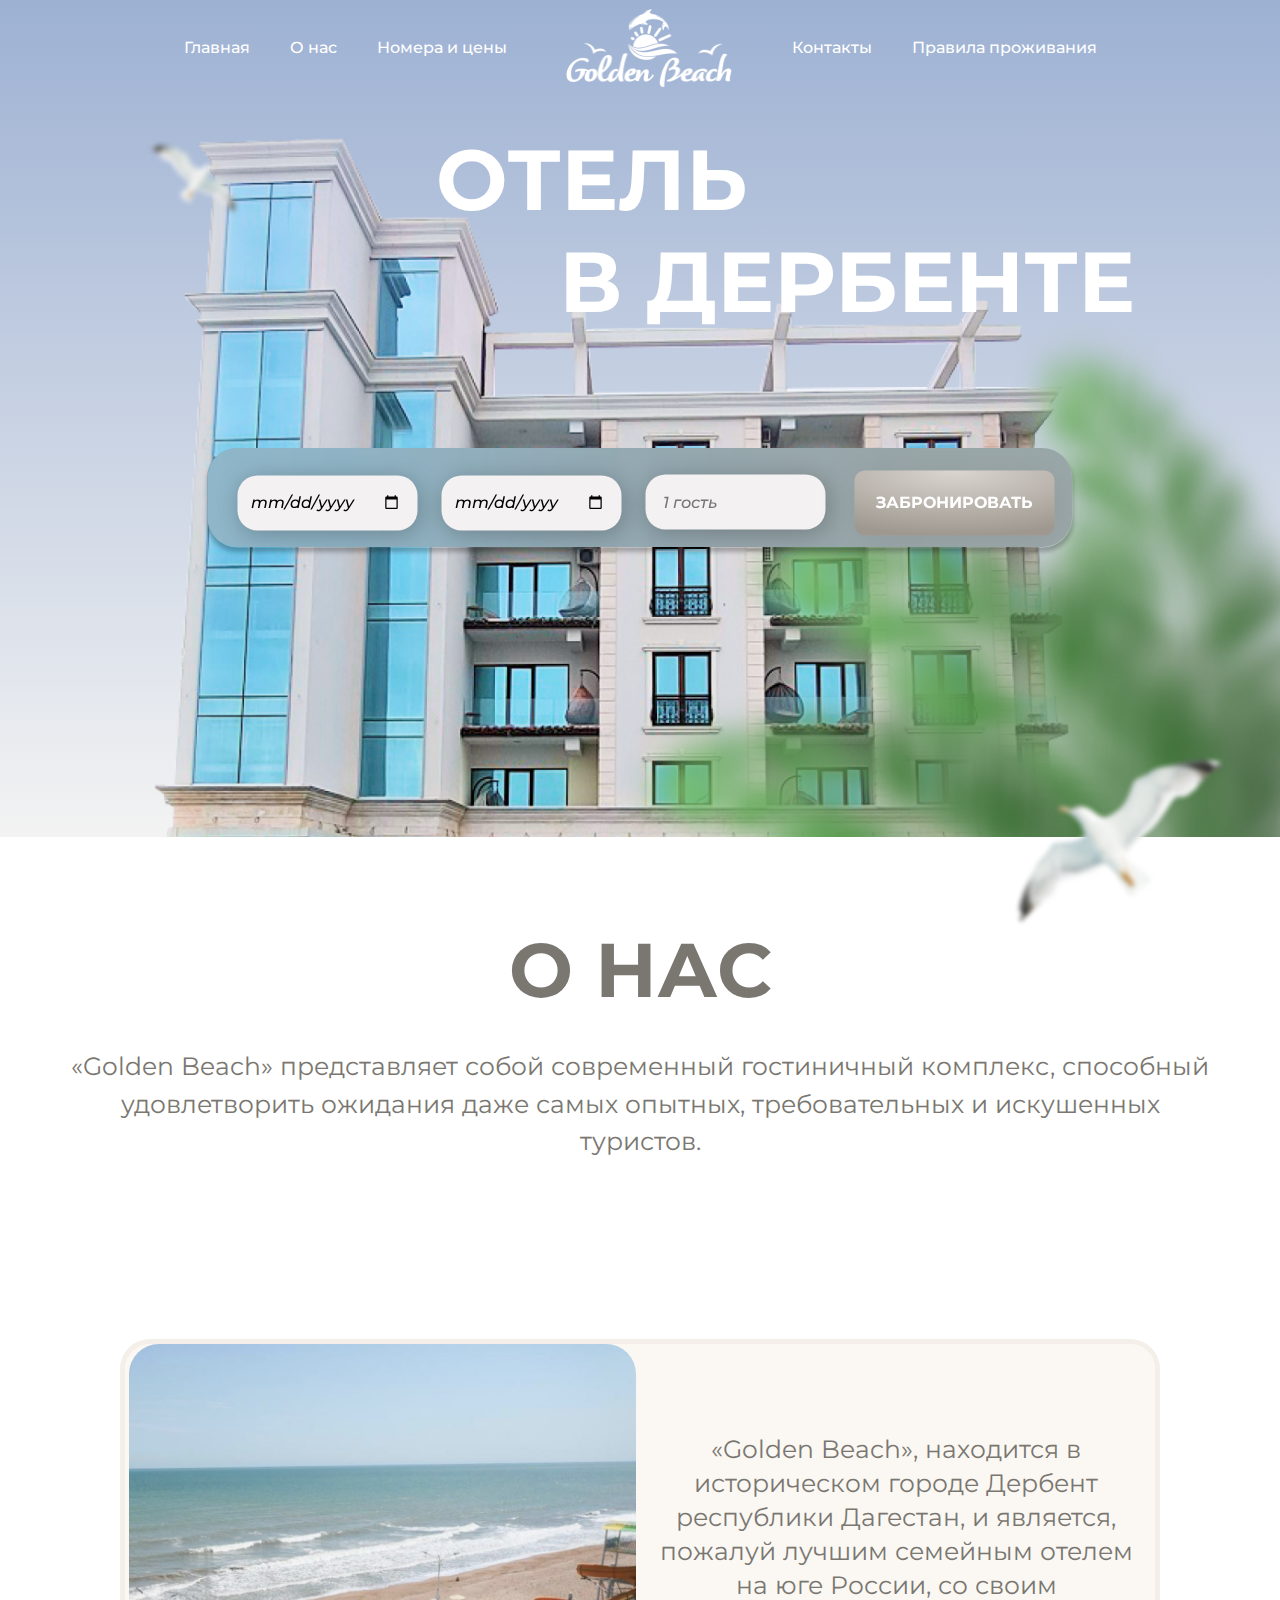
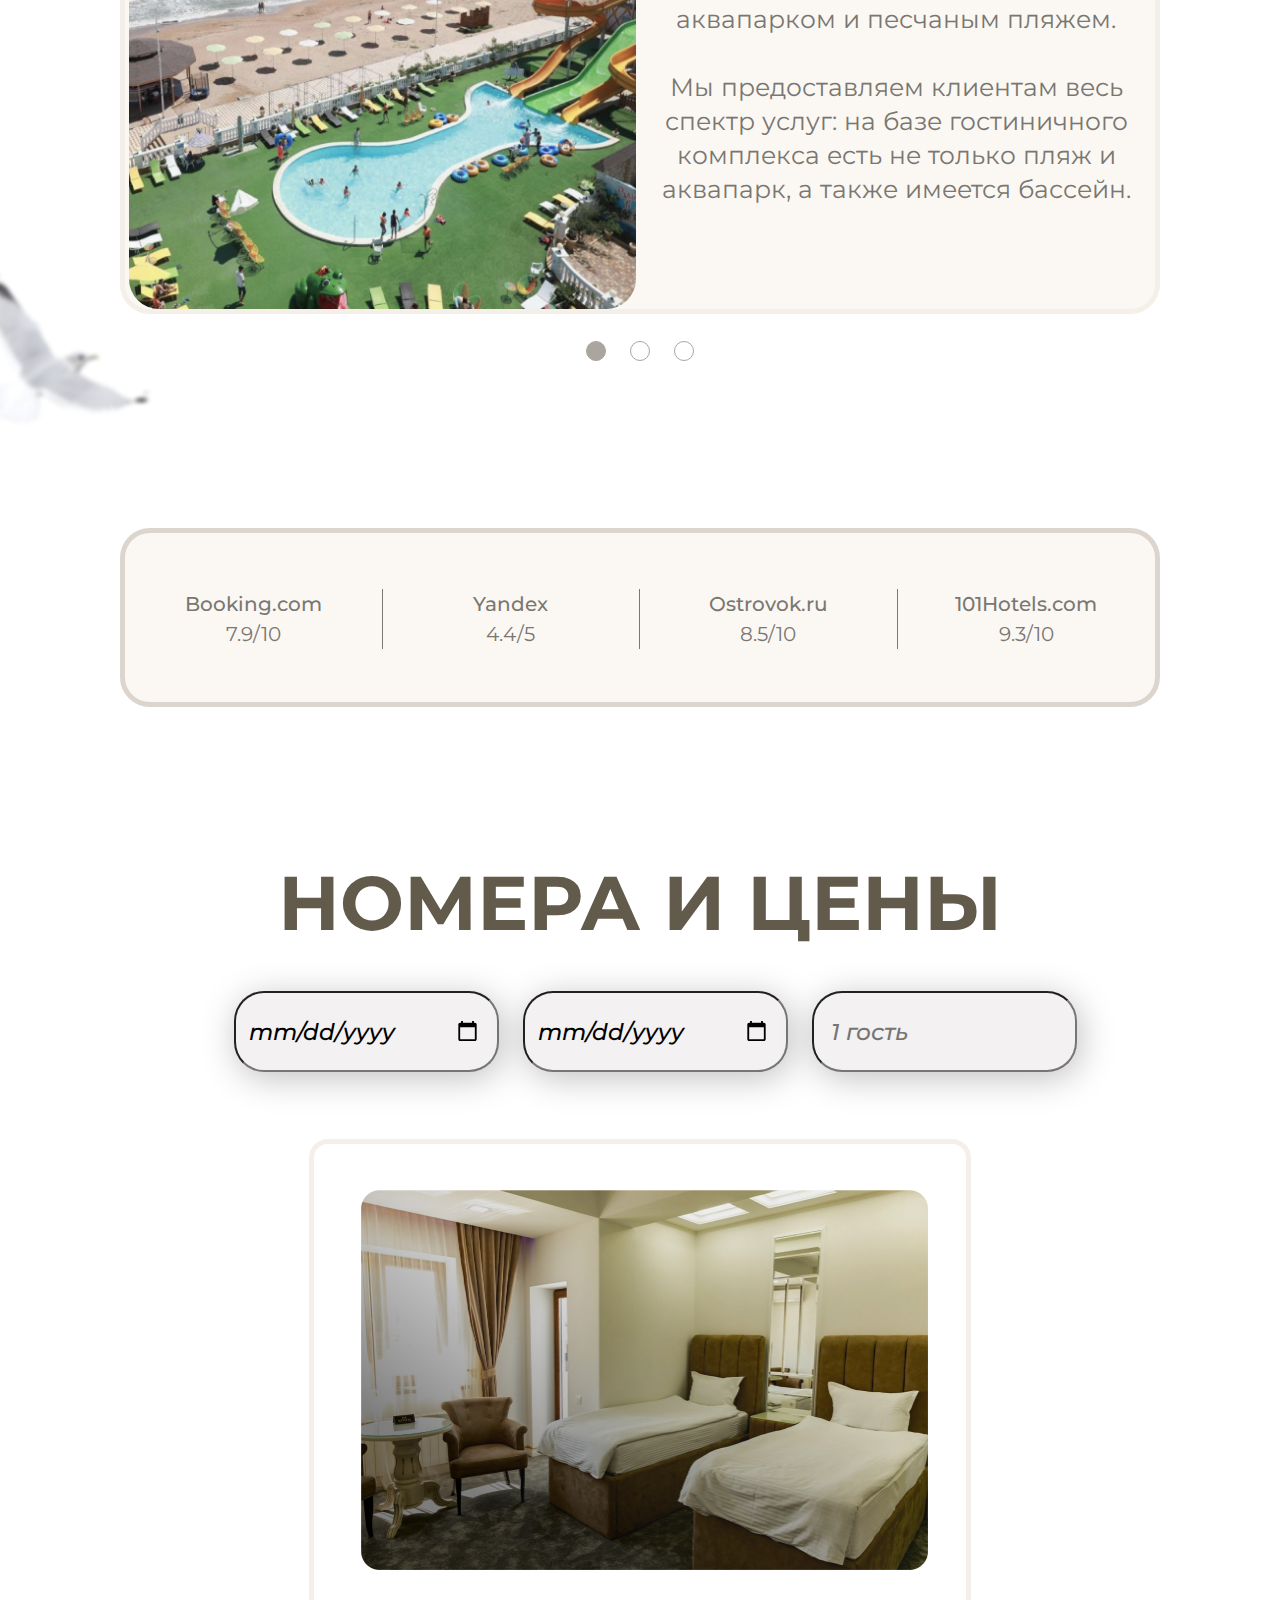
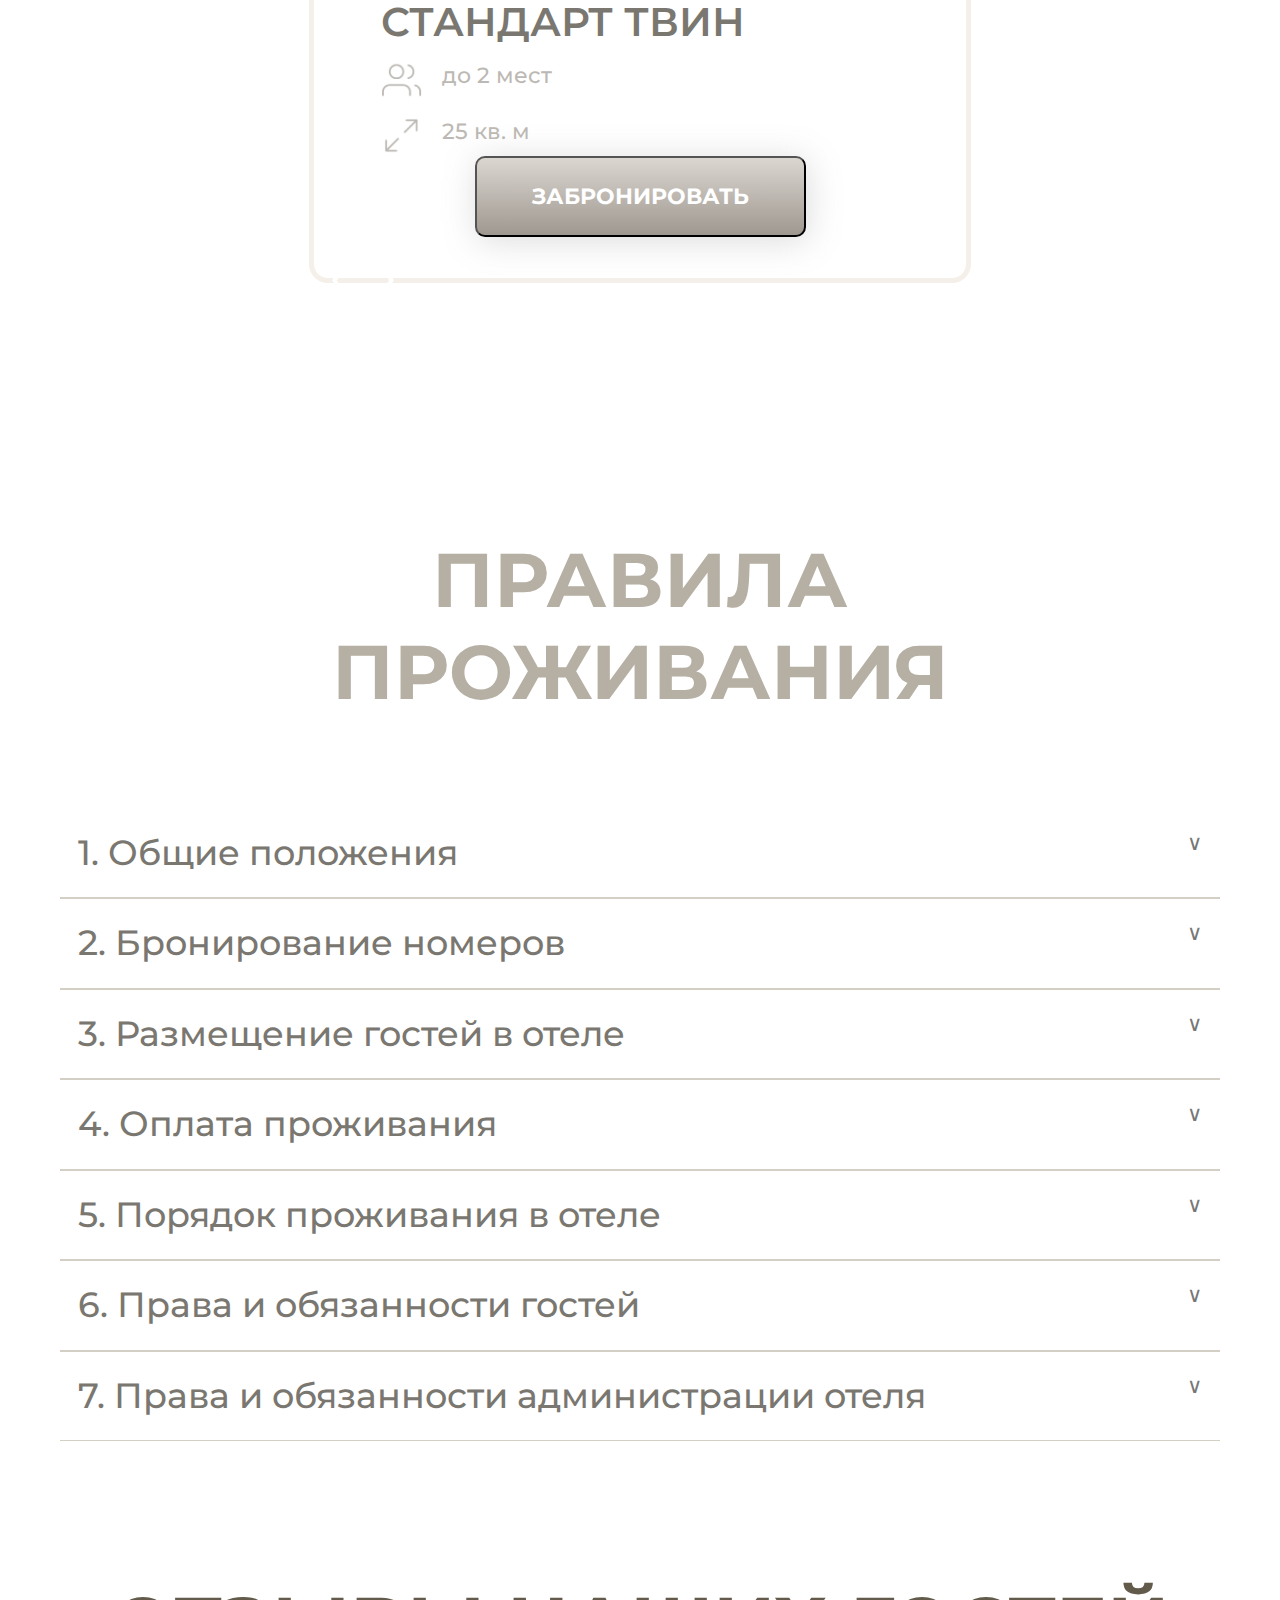
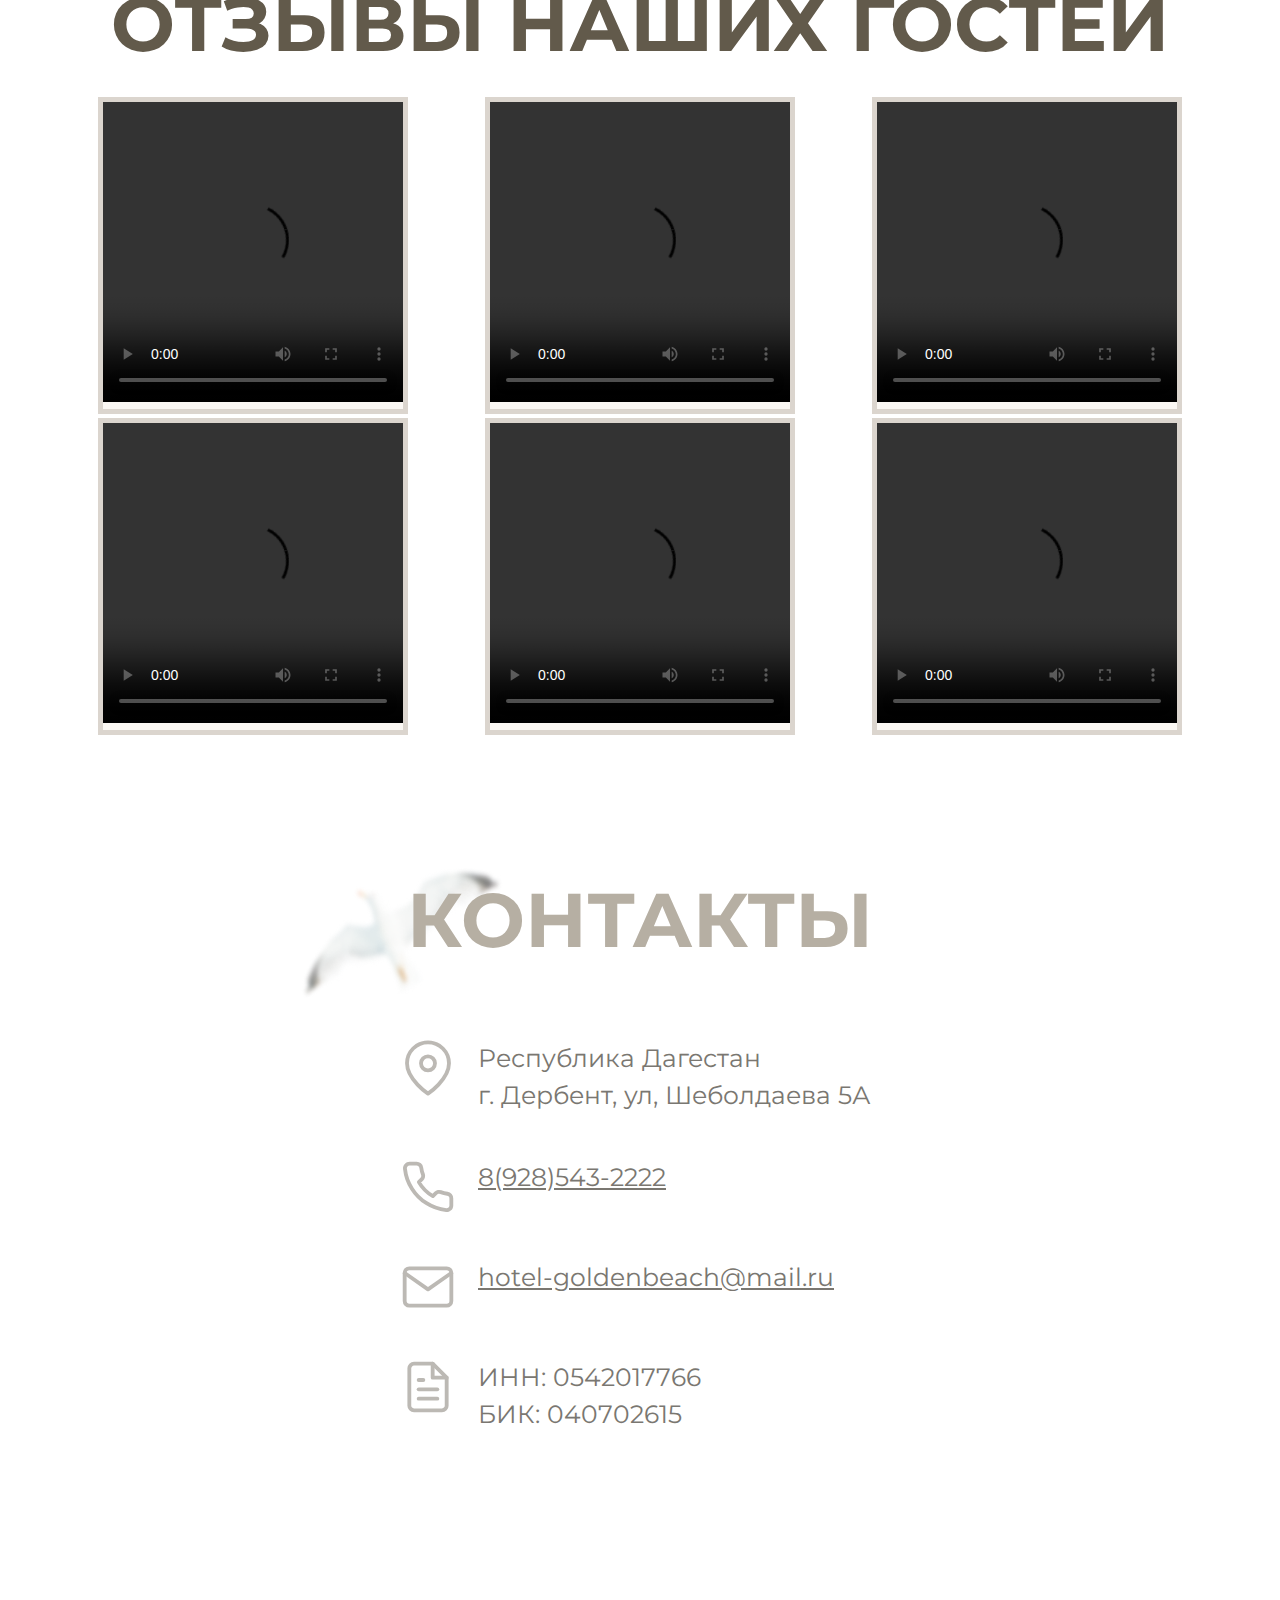
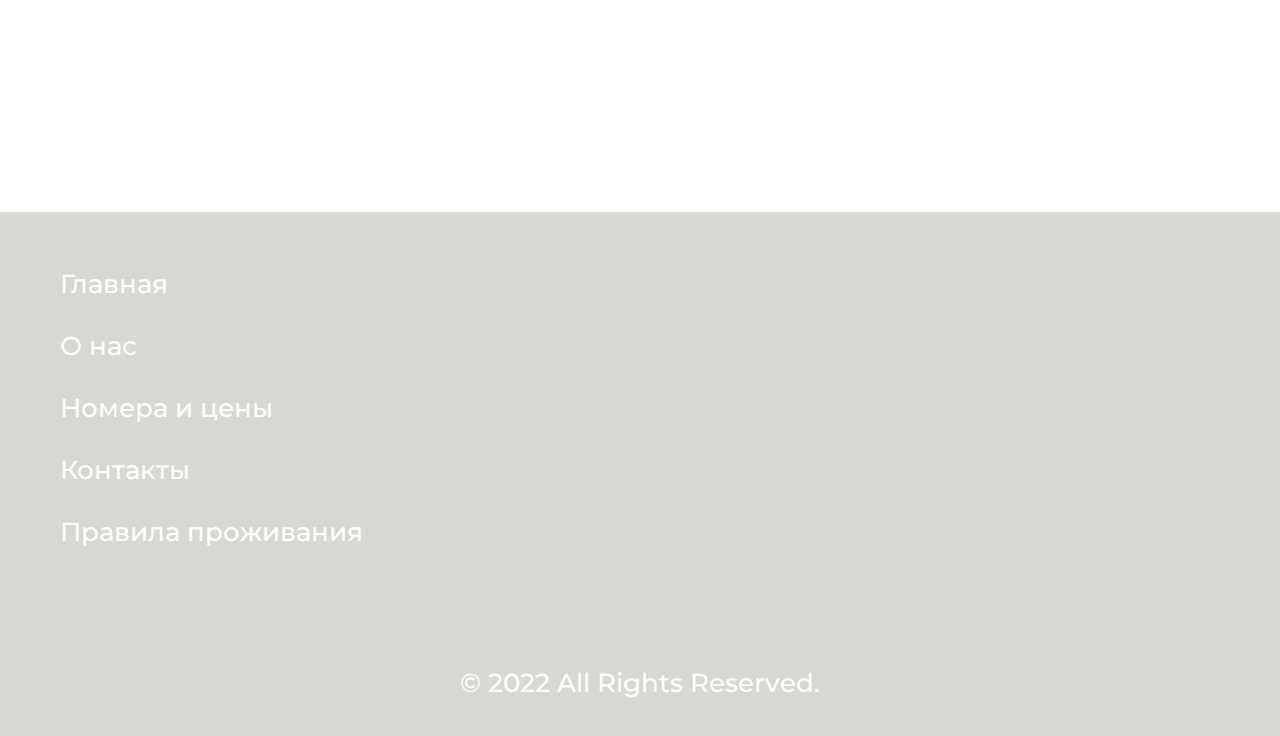
==== commit d4fe346a: "newww" ====
--- a/hotel/src/index.html
+++ b/hotel/src/index.html
@@ -13,15 +13,20 @@
         <nav class="nav">
             <div class="container">
                 <div class="nav__wrapper">
-                    <ul class="nav__item">
-                        <li class="nav__item-items"><a href="#"> Главная</a></li>
-                        <li class="nav__item-items"><a href="#">О нас</a></li>
-                        <li class="nav__item-items"><a href="#">Номера и цены</a></li>
-                        <li class="nav__item-items"><a class="nav__item-logo"href="#"><img class="nav__item-img" src="img/logow.png" alt="logo"></a></li>
-                        <li class="nav__item-items"><a href="#">Контакты</a></li>
-                        <li class="nav__item-items"><a href="#">Правила проживания</a></li>
+                    <ul class="nav__item ">
+                        <li class="nav__item-items"><a class="nav__item-link" href="#"> Главная</a></li>
+                        <li class="nav__item-items"><a class="nav__item-link" href="#about">О нас</a></li>
+                        <li class="nav__item-items"><a class="nav__item-link" href="#price">Номера и цены</a></li>
+                        <li class="nav__item-items"><a class="nav__item-logo nav__item-link"href="#"><img class="nav__item-img" src="img/logow.png" alt="logo"></a></li>
+                        <li class="nav__item-items"><a class="nav__item-link" href="#contacts">Контакты</a></li>
+                        <li class="nav__item-items"><a class="nav__item-link" href="#rules">Правила проживания</a></li>
                     </ul>
                 </div>
+                <div class="hamburger ">
+                <span></span>
+                <span></span>
+                <span></span>
+            </div>
             </div>
         </nav>
         <div class="container">
@@ -43,7 +48,7 @@
         </div>
     </header>
     <div class="wrapper-bird-two"><img class="header_bird-two"src="img/ch1.png" alt="bird2"></div>
-    <section class="about">
+    <section class="about" id="about">
         <div class="container">
             <h2 class="about__title">О нас</h2>
             <p class="about__subtitle">«Golden Beach» представляет собой современный гостиничный комплекс, способный удовлетворить ожидания даже самых опытных, требовательных и искушенных туристов.</p>
@@ -101,7 +106,7 @@
         <!-- <div class="rating_img"><img class="rating_img-item"src="img/treeR.png" alt="tree"></div> -->
     </section>
 
-    <section class="price">
+    <section class="price" id="price">
         <div class="container">
             <h2 class="price__title">номера и цены</h2>
             <div class="price__form">
@@ -120,7 +125,7 @@
                         <div class="price__order-img">
                             <img class="price__order-img_item" src="img/order1.png" alt="order1">
                         </div>
-                        <!-- <div class="price__order-img">
+                        <!-- <div class="price__order-img"> 
                             <img class="price__order-img_item" src="img/order2.png" alt="order2">
                         </div>
                         <div class="price__order-img">
@@ -128,8 +133,8 @@
                         </div>
                         <div class="price__order-img">
                             <img class="price__order-img_item" src="img/order4.png" alt="order4">
-                        </div> -->
-                        <!-- <div style="text-align:center">
+                        </div> 
+                        <div style="text-align:center">
                             <span class="de" onclick="currentSlide(1)"></span>
                             <span class="de" onclick="currentSlide(2)"></span>
                             <span class="de" onclick="currentSlide(3)"></span>
@@ -235,7 +240,7 @@
         </div>
     </section>
 
-    <section class="rules">
+    <section class="rules" id="rules">
         <div class="container">
             <h3 class="rules__title">правила <br>
                 проживания</h3>
@@ -427,7 +432,7 @@
         </div>
     </section>
 
-    <section class="contacts">
+    <section class="contacts" id="contacts">
         <div class="container">
             <img class="birdi"src="img/birdi.png" alt="birdi">
             <h3 class="contacts__title">
@@ -456,7 +461,7 @@
                         <img src="icons/Frame3.svg" alt="mail">
                     </div>
                     <div class="contacts__item-text">
-                       <a href="#">hotel-goldenbeach@mail.ru</a>
+                       <a href="mailto:hotel-goldenbeach@mail.ru">hotel-goldenbeach@mail.ru</a>
                     </div>
                 </div>
                 <div class="contacts__item">
--- a/hotel/src/css/style.min.css
+++ b/hotel/src/css/style.min.css
@@ -1,2 +1,2 @@
-@import url("https://fonts.googleapis.com/css2?family=Montserrat:ital,wght@0,400;0,500;0,600;0,700;1,500&display=swap");*{font-family:'Montserrat', sans-serif;margin:0;padding:0}.container{width:1160px;margin:0 auto}.nav{max-height:94px}.nav__wrapper{display:-webkit-box;display:-ms-flexbox;display:flex;-webkit-box-orient:horizontal;-webkit-box-direction:normal;-ms-flex-direction:row;flex-direction:row}.nav__item{list-style-type:none;display:-webkit-box;display:-ms-flexbox;display:flex;-webkit-box-orient:horizontal;-webkit-box-direction:normal;-ms-flex-direction:row;flex-direction:row;-webkit-box-align:center;-ms-flex-align:center;align-items:center;margin:0 auto;padding:0;font-weight:500;font-size:16px;line-height:23px;color:#f00606}.nav__item :nth-child(4){margin-right:58px;margin-left:17px}.nav__item :last-child{margin:0}.nav__item-items{margin-right:40px}.nav__item a{text-decoration:none;color:#ffffff}.nav__item-logo{padding:0;width:170px;height:94px}.nav__item-img{padding:0;width:170px;height:94px}.header{background:-webkit-gradient(linear, left top, left bottom, from(#9DB1D3), to(#F3F3F3));background:linear-gradient(#9DB1D3, #F3F3F3);position:relative;min-height:837px;overflow:hidden}.header__title{margin-top:35px;text-align:right;font-weight:700;font-size:85px;text-transform:uppercase;color:#ffffff;position:relative;z-index:1000}.header__form{position:absolute;display:block;margin:79px auto 0 auto;width:865px;height:99px;top:50%;left:50%;-webkit-transform:translate(-50%, -50%);transform:translate(-50%, -50%);background:rgba(217,217,217,0.01);-webkit-box-shadow:0px 4px 4px rgba(0,0,0,0.25);box-shadow:0px 4px 4px rgba(0,0,0,0.25);-webkit-backdrop-filter:blur(237px);backdrop-filter:blur(237px);border-radius:30px;z-index:3}.header__form-form{margin-top:22px}.header__form-form .form-date-in{width:180px;height:55px;margin-left:30px;padding-left:13px;padding-right:16px;font-style:italic;font-weight:500;font-size:16px;background:#F3F1F1;-webkit-box-shadow:2px 4px 24px rgba(0,0,0,0.25);box-shadow:2px 4px 24px rgba(0,0,0,0.25);border-radius:20px}.header__form-form .form-date-out{width:180px;height:55px;margin-left:20px;padding-left:13px;padding-right:16px;font-style:italic;font-weight:500;font-size:16px;background:#F3F1F1;-webkit-box-shadow:2px 4px 24px rgba(0,0,0,0.25);box-shadow:2px 4px 24px rgba(0,0,0,0.25);border-radius:20px}.header__form-form .form-guest{width:180px;height:55px;margin-left:20px;padding-left:17px;padding-right:16px;font-style:italic;font-weight:500;font-size:16px;background:#F3F1F1;-webkit-box-shadow:2px 4px 24px rgba(0,0,0,0.25);box-shadow:2px 4px 24px rgba(0,0,0,0.25);border-radius:20px}.header__form-form .header__btn{width:200px;height:65px;margin-left:25px;background:radial-gradient(100% 100% at 50% 0%, #DBD6D0 0%, #9E9890 100%);-webkit-box-shadow:2px 4px 34px rgba(115,114,114,0.25);box-shadow:2px 4px 34px rgba(115,114,114,0.25);border-radius:10px;font-weight:700;font-size:16px;color:#ffffff;text-transform:uppercase}.header_wrapper-bird-one{position:absolute;top:100px;left:10%;width:100%;max-width:137px;height:auto}.header_wrapper-bird-one img{width:100%;max-width:137px;height:auto}.header_wrapper_plant{position:absolute;top:100px;right:-10%;width:100%;max-width:910px;height:auto}.header_wrapper_plant img{width:100%;max-width:910px;height:auto}.header_wrapper-back{position:absolute;text-align:center;top:100px;width:100%;max-width:1100px;height:auto}.header_wrapper-back img{width:100%;max-width:1100px;height:auto}.wrapper-bird-two{position:absolute;top:660px;right:1%;width:100%;max-width:310px;height:auto;z-index:101}.wrapper-bird-two img{width:100%;max-width:310px;height:auto}.label-form{display:none;position:relative;top:-45px;left:51px;font-size:11px;font-style:italic}.about{min-height:415px;background:#ffffff;text-align:center;margin-top:87px}.about__title{background:#ffffff;text-transform:uppercase;font-weight:700;font-size:76px;color:#7A7771}.about__subtitle{margin-top:33px;font-weight:400;font-size:25px;color:#7A7771}.carousel{margin:0 auto;position:relative}.carousel__wrapper{max-width:1040px;max-height:575px;margin:0 auto}.carousel__block{-ms-grid-columns:1fr 1fr;grid-template-columns:1fr 1fr;display:none;max-width:1040px;max-height:575px;background:#FBF8F4;border-radius:30px;border:5px solid #F4EFE8}.carousel__item-img{max-width:581px;height:auto;border-radius:30px;margin:0 auto}.carousel__item-img img{max-width:581px;max-height:565px;border-radius:30px}.carousel__item-text{display:block;margin:88px 22px 81px 19px;text-align:center;font-weight:400;font-size:25px;line-height:34px;color:#7A7771}.dot-container{text-align:center;margin-top:27px}.dot{cursor:pointer;height:20px;width:20px;margin:0 10px;border-radius:50%;display:inline-block;-webkit-transition:background-color 0.6s ease;transition:background-color 0.6s ease;border:1px solid #AAA59F}.active,.dot:hover{background-color:#AAA59F}.wrapper_bird_tree{position:absolute;top:1800px;left:-7%;width:100%;max-width:310px;height:auto;z-index:101}.wrapper_bird_tree img{width:100%;max-width:310px;height:auto}.rating{margin:0 auto;margin-top:214px}.rating__wrapper{display:-ms-grid;display:grid;-ms-grid-columns:1fr 1fr 1fr 1fr;grid-template-columns:1fr 1fr 1fr 1fr;margin:0 auto;text-align:center;width:100%;max-width:1040px;max-height:179px;background-color:#FBF8F4;border:5px solid #DBD5CE;border-radius:30px}.rating__wrapper :last-child{border-right:none}.rating__items{margin-top:56px;border-right:1px solid #7A7771;margin-bottom:55px}.rating__items_item{font-weight:400;font-size:20px;color:#7A7771}.big{font-weight:500}.price{margin:0 auto;margin-top:150px}.price__title{font-weight:700;font-size:76px;color:#625A4B;text-align:center;text-transform:uppercase}.price__form{margin:0 auto;text-align:center}.price__form-form{margin-top:43px}.price__form-form .form-date-in-2{width:265px;height:81px;margin-left:30px;padding-left:13px;padding-right:16px;font-style:italic;font-weight:500;font-size:23px;background:#F3F1F1;-webkit-box-shadow:2.94545px 5.89091px 35.3455px rgba(0,0,0,0.25);box-shadow:2.94545px 5.89091px 35.3455px rgba(0,0,0,0.25);border-radius:30px}.price__form-form .form-date-out-2{width:265px;height:81px;margin-left:20px;padding-left:13px;padding-right:16px;font-style:italic;font-weight:500;font-size:23px;background:#F3F1F1;-webkit-box-shadow:2.94545px 5.89091px 35.3455px rgba(0,0,0,0.25);box-shadow:2.94545px 5.89091px 35.3455px rgba(0,0,0,0.25);border-radius:30px}.price__form-form .form-guest-2{width:265px;height:81px;margin-left:20px;padding-left:17px;padding-right:16px;font-style:italic;font-weight:500;font-size:23px;background:#F3F1F1;-webkit-box-shadow:2.94545px 5.89091px 35.3455px rgba(0,0,0,0.25);box-shadow:2.94545px 5.89091px 35.3455px rgba(0,0,0,0.25);border-radius:30px}.price__block{margin:0 auto;margin-top:67px;max-width:662px;max-height:744px;border:5px solid #F4EFE8;border-radius:19px}.price__order{margin:46px 47px 29px 47px}.price__order-imgs{margin:0 auto;max-width:567px;max-height:380px}.price__order-img{margin:0 auto;max-width:567px;max-height:380px}.price__order-img_item{margin:0 auto;max-width:567px;max-height:380px}.price__order-title{margin-top:28px;padding-left:20px;font-weight:600;font-size:40px;color:#7A7771;text-transform:uppercase}.price__order-guest{display:-webkit-box;display:-ms-flexbox;display:flex;-webkit-box-orient:horizontal;-webkit-box-direction:normal;-ms-flex-direction:row;flex-direction:row}.price__order-guest-img{width:41px;height:41px;margin-top:5px;padding-left:20px}.price__order-guest-img_img{width:41px;height:41px}.price__order-guest-text{padding-top:5px;padding-left:40px;font-weight:500;font-size:22px;color:#BCB9B4}.price__order-place{display:-webkit-box;display:-ms-flexbox;display:flex;-webkit-box-orient:horizontal;-webkit-box-direction:normal;-ms-flex-direction:row;flex-direction:row;margin-top:10px}.price__order-place-img{width:41px;height:41px;margin-top:5px;padding-left:20px}.price__order-place-img_img{width:41px;height:41px}.price__order-place-text{padding-top:5px;padding-left:40px;font-weight:500;font-size:22px;color:#BCB9B4}.price__btn{display:block;margin:0 auto;width:331px;height:81px;font-weight:700;font-size:22px;text-transform:uppercase;text-align:center;border-radius:10px;background:-webkit-gradient(linear, left top, left bottom, from(#DBD6D0), to(#9E9890));background:linear-gradient(#DBD6D0, #9E9890);color:#FFFFFF;-webkit-box-shadow:2px 4px 34px rgba(115,114,114,0.25);box-shadow:2px 4px 34px rgba(115,114,114,0.25)}.prevv,.nextt{cursor:pointer;position:relative;top:50%;width:auto;margin-top:-22px;padding:16px;color:white;font-weight:bold;font-size:18px;-webkit-transition:0.6s ease;transition:0.6s ease;border-radius:0 3px 3px 0}.prevv:hover,.nextt:hover{background-color:rgba(0,0,0,0.8)}.nextt{right:0;border-radius:3px 0 0 3px}.label-form2{display:none;position:relative;font-size:11px;font-style:italic;top:-76px}.rules{margin:0 auto;margin-top:251px}.rules__title{text-align:center;font-weight:700;font-size:76px;text-transform:uppercase;color:#B6AFA3}.rules__wrapper{margin-top:92px}.rules__wrapper :first-child{border-top:none}.rules_btn{font-weight:500;font-size:35px;background:none;color:#7A7771;cursor:pointer;padding:18px;width:100%;text-align:left;border:none;outline:none;-webkit-transition:0.4s;transition:0.4s;border-top:1px solid #D4CFC5;border-bottom:1px solid #D4CFC5}.rules_item{padding:0 18px;background-color:white;display:none;overflow:hidden}.rules_text{font-weight:400;font-size:27px;color:#7A7771}.rules_text li{font-weight:400;font-size:27px;color:#7A7771}.active1,.btn:hover{content:''}.rules_btn:after{content:'\2228';font-size:21px;color:#777;float:right;margin-left:5px}.active1:after{content:"\2227"}.video{margin-top:137px}.video__title{margin:0 auto;font-weight:700;font-size:76px;color:#625A4B;text-align:center;text-transform:uppercase}.video__wrapper{margin-top:25px;display:-webkit-box;display:-ms-flexbox;display:flex;-webkit-box-orient:horizontal;-webkit-box-direction:normal;-ms-flex-direction:row;flex-direction:row;-ms-flex-pack:distribute;justify-content:space-around;width:auto;-ms-flex-wrap:wrap;flex-wrap:wrap;-ms-flex-line-pack:stretch;align-content:stretch;-webkit-box-align:stretch;-ms-flex-align:stretch;align-items:stretch}.video__item{width:auto;height:auto;background-color:#FBF8F4;border:5px solid #DBD5CE;margin:2px}.video__item video{width:300px;height:300px}.contacts{margin-top:137px;position:relative}.contacts__title{text-align:center;font-weight:700;font-size:76px;color:#B6AFA3;text-transform:uppercase}.contacts__wrapper{margin:0 auto;margin-top:75px;max-width:480px;display:-webkit-box;display:-ms-flexbox;display:flex;-webkit-box-orient:vertical;-webkit-box-direction:normal;-ms-flex-direction:column;flex-direction:column}.contacts__wrapper :first-child{margin-top:0}.contacts__item{display:-webkit-box;display:-ms-flexbox;display:flex;-webkit-box-orient:horizontal;-webkit-box-direction:normal;-ms-flex-direction:row;flex-direction:row;margin-top:44px}.contacts__item-img{width:56px;height:56px}.contacts__item-text{margin-left:22px;font-weight:400;font-size:25px;color:#7A7771}.contacts__item-text a{color:#7A7771}.contacts .birdi{width:285px;position:absolute;height:345px;top:-22%;left:20%;z-index:-1}.footer{margin:0 auto;margin-top:378px;font-weight:500;font-size:26px;background-color:#D9D7D1}.footer__links{padding-top:53px}.footer__links-item{margin-bottom:23px}.footer a{text-decoration:none;color:#ffffff}.footer__subtitle{margin-top:112px;padding-bottom:33px;text-align:center;color:#ffffff}@media (max-width: 1200px){.container{max-width:960px;max-width:auto}.carousel__wrapper{max-width:900px}.carousel__item-text{font-size:22px}.rating__wrapper{max-width:900px}.rules__wrapper{margin:0 auto;width:98vw}.footer__links-item{margin-bottom:23px;margin-left:20px}.carousel__item-img img{width:100%;height:100%}}@media (max-width: 992px){.container{max-width:720px}.nav__item{font-size:15px;line-height:none}.nav__item-items{margin-right:25px}.header__title{font-size:51px}.header_wrapper-bird-one{display:none}.header_plant{display:none}.header__form{width:720px}.header__form-form .form-date-in{width:140px;font-size:15px}.header__form-form .form-date-out{width:140px;font-size:15px}.header__form-form .form-guest{width:140px;font-size:15px}.header__form-form .header__btn{margin-left:5px}.wrapper-bird-two img{display:none}.header{min-height:620px}.carousel__item-text{font-size:17px;margin:10px 22px 10px 19px}.wrapper_bird_tree img{display:none}.about{margin-top:50px}.rating{margin-top:150px}.contacts .birdi{display:none}.footer{margin:0 auto;margin-top:200px}.footer__subtitle{margin-top:70px}}@media (max-width: 768px){.container{max-width:540px}.nav__item{font-size:11px;line-height:9px}.nav__item-items{margin-right:18px}.nav__item-img{padding:0;width:117px;height:auto}.nav__item :nth-child(4){margin-right:40px;margin-left:17px}.header__form{width:515px;height:auto}.header__form-form .header__btn{margin:0 auto;display:block;height:55px}.about__title{font-size:65px}.about__subtitle{margin-top:33px;font-weight:400;font-size:22px}.carousel__item-text{font-size:12px;margin:0px 22px 0px 19px}.rating__items_item{font-size:15px}.price__title{font-size:65px}.price__form-form .form-date-in-2{margin-left:0;margin:0 auto}.price__form-form .form-date-out-2{margin-left:0;margin:0 auto}.price__form-form .form-guest-2{margin-left:0;margin:0 auto}.price__order-img_item{width:100%}.rules__title{font-size:59px}.rules{margin-top:50px}.rules_btn{font-size:27px}.video__title{font-size:65px}.rules_text{font-weight:400;font-size:17px}}@media (max-width: 576px){.container{width:100%;padding:0 10px}.nav__item{font-size:12px;line-height:11px;-ms-flex-wrap:wrap;flex-wrap:wrap;-webkit-box-orient:vertical;-webkit-box-direction:normal;-ms-flex-direction:column;flex-direction:column;z-index:1}.header_wrapper-back{position:absolute;top:107px;width:100%;max-width:300px;height:auto;margin:0 auto;left:50%;-webkit-transform:translate(-50%, 10px);transform:translate(-50%, 10px)}.header__title{font-size:26px;text-align:center;margin-left:50px}.header{min-height:392px}.header__form{width:200px;margin:87px auto 0 auto}.header__form-form{margin-top:10px}.header__form-form .form-date-in{margin:5px auto;margin-left:40px;width:120px;font-size:11px;height:25px}.header__form-form .form-date-out{width:120px;font-size:11px;margin:5px auto;margin-left:40px;height:25px}.header__form-form .form-guest{width:120px;font-size:11px;margin:5px auto;margin-left:40px;height:25px}.header__form-form .header__btn{height:19px;font-size:7px;width:109px}.header__title{font-size:26px}.about__title{font-size:45px}.about{margin-top:25px;min-height:auto}.about__subtitle{margin-top:18px;font-weight:400;font-size:12px}.carousel__item-text{height:auto;font-size:11px;margin:5px 5px 5px 5px;line-height:13px}.dot{height:15px;width:15px}.dot-container{margin-top:14px}.rating{margin-top:100px}.rating__wrapper{max-width:300px}.rating__items{margin-top:30px;margin-bottom:30px}.rating__items_item{font-size:10px}.price__title{font-size:45px}.price{margin-top:100px}.price__form-form .form-date-in-2{height:60px;font-size:17px}.price__form-form .form-date-out-2{height:60px;font-size:17px}.price__form-form .form-guest-2{height:60px;font-size:17px}.price__order-title{padding-left:2px;font-size:15px}.price__order-guest-img_img{width:30px;height:30px}.price__order-guest-text{font-size:15px}.price__order-place-img_img{width:30px;height:30px}.price__order-place-text{font-size:15px}.price__btn{width:230px;height:50px;font-size:16px}.price__order{margin:20px}.price__block{margin:0 auto;margin-top:67px;max-width:662px;max-height:415px}.rules__title{font-size:32px}.rules_btn{font-size:14px;padding:3px}.rules_text{font-size:12px}.rules__wrapper{width:89vw}.video__title{font-size:39px}.video{margin-top:100px}.video__item video{width:280px;height:280px}.video__wrapper{-ms-flex-pack:distribute;justify-content:space-around}.contacts__title{font-size:41px}.contacts{margin-top:100px}.contacts__wrapper{margin-top:45px;max-width:320px}.contacts__item-text{font-size:13px}.contacts__item-img{width:40px;height:40px}.contacts__item-img img,.contacts__item-img svg{vertical-align:middle;width:100%;height:100%}.footer{margin-top:100px;font-size:16px}.footer__links{padding-top:30px}.footer__subtitle{margin-top:55px}.price__block{margin:0 auto;margin-top:67px;max-width:662px;max-height:100%}.label-form{display:block}.label-form2{display:block}}
+@import url("https://fonts.googleapis.com/css2?family=Montserrat:ital,wght@0,400;0,500;0,600;0,700;1,500&display=swap");*{font-family:'Montserrat', sans-serif;margin:0;padding:0}.container{width:1160px;margin:0 auto}.nav{max-height:94px}.nav__wrapper{display:-webkit-box;display:-ms-flexbox;display:flex;-webkit-box-orient:horizontal;-webkit-box-direction:normal;-ms-flex-direction:row;flex-direction:row}.nav__item{list-style-type:none;display:-webkit-box;display:-ms-flexbox;display:flex;-webkit-box-orient:horizontal;-webkit-box-direction:normal;-ms-flex-direction:row;flex-direction:row;-webkit-box-align:center;-ms-flex-align:center;align-items:center;margin:0 auto;padding:0;font-weight:500;font-size:16px;line-height:23px;color:#f00606}.nav__item :nth-child(4){margin-right:58px;margin-left:17px}.nav__item :last-child{margin:0}.nav__item-items{margin-right:40px}.nav__item a{text-decoration:none;color:#ffffff}.nav__item-logo{padding:0;width:170px;height:94px}.nav__item-img{padding:0;width:170px;height:94px}.hamburger{display:none}.header{background:-webkit-gradient(linear, left top, left bottom, from(#9DB1D3), to(#F3F3F3));background:linear-gradient(#9DB1D3, #F3F3F3);position:relative;min-height:837px;overflow:hidden}.header__title{margin-top:35px;text-align:right;font-weight:700;font-size:85px;text-transform:uppercase;color:#ffffff;position:relative;z-index:1000}.header__form{position:absolute;display:block;margin:79px auto 0 auto;width:865px;height:99px;top:50%;left:50%;-webkit-transform:translate(-50%, -50%);transform:translate(-50%, -50%);background:rgba(217,217,217,0.01);-webkit-box-shadow:0px 4px 4px rgba(0,0,0,0.25);box-shadow:0px 4px 4px rgba(0,0,0,0.25);-webkit-backdrop-filter:blur(237px);backdrop-filter:blur(237px);border-radius:30px;z-index:3}.header__form-form{margin-top:22px}.header__form-form .form-date-in{width:180px;height:55px;margin-left:30px;padding-left:13px;padding-right:16px;font-style:italic;font-weight:500;font-size:16px;background:#F3F1F1;-webkit-box-shadow:2px 4px 24px rgba(0,0,0,0.25);box-shadow:2px 4px 24px rgba(0,0,0,0.25);border-radius:20px;border:none}.header__form-form .form-date-out{width:180px;height:55px;margin-left:20px;padding-left:13px;padding-right:16px;font-style:italic;font-weight:500;font-size:16px;background:#F3F1F1;-webkit-box-shadow:2px 4px 24px rgba(0,0,0,0.25);box-shadow:2px 4px 24px rgba(0,0,0,0.25);border-radius:20px;border:none}.header__form-form .form-guest{width:180px;height:55px;margin-left:20px;padding-left:17px;padding-right:16px;font-style:italic;font-weight:500;font-size:16px;background:#F3F1F1;-webkit-box-shadow:2px 4px 24px rgba(0,0,0,0.25);box-shadow:2px 4px 24px rgba(0,0,0,0.25);border-radius:20px;border:none}.header__form-form .header__btn{width:200px;height:65px;margin-left:25px;background:radial-gradient(100% 100% at 50% 0%, #DBD6D0 0%, #9E9890 100%);-webkit-box-shadow:2px 4px 34px rgba(115,114,114,0.25);box-shadow:2px 4px 34px rgba(115,114,114,0.25);border-radius:10px;font-weight:700;font-size:16px;border:none;color:#ffffff;text-transform:uppercase}.header_wrapper-bird-one{position:absolute;top:100px;left:10%;width:100%;max-width:137px;height:auto}.header_wrapper-bird-one img{width:100%;max-width:137px;height:auto}.header_wrapper_plant{position:absolute;top:100px;right:-10%;width:100%;max-width:910px;height:auto}.header_wrapper_plant img{width:100%;max-width:910px;height:auto}.header_wrapper-back{position:absolute;text-align:center;top:100px;width:100%;max-width:1100px;height:auto}.header_wrapper-back img{width:100%;max-width:1100px;height:auto}.wrapper-bird-two{position:absolute;top:660px;right:1%;width:100%;max-width:310px;height:auto;z-index:101}.wrapper-bird-two img{width:100%;max-width:310px;height:auto}.label-form{display:none;position:relative;top:-45px;left:51px;font-size:11px;font-style:italic}.about{min-height:415px;background:#ffffff;text-align:center;margin-top:87px}.about__title{background:#ffffff;text-transform:uppercase;font-weight:700;font-size:76px;color:#7A7771}.about__subtitle{margin-top:33px;font-weight:400;font-size:25px;color:#7A7771}.carousel{margin:0 auto;position:relative}.carousel__wrapper{max-width:1040px;max-height:575px;margin:0 auto}.carousel__block{-ms-grid-columns:1fr 1fr;grid-template-columns:1fr 1fr;display:none;max-width:1040px;max-height:575px;background:#FBF8F4;border-radius:30px;border:5px solid #F4EFE8}.carousel__item-img{max-width:581px;height:auto;border-radius:30px;margin:0 auto}.carousel__item-img img{max-width:581px;max-height:565px;border-radius:30px}.carousel__item-text{display:block;margin:88px 22px 81px 19px;text-align:center;font-weight:400;font-size:25px;line-height:34px;color:#7A7771}.dot-container{text-align:center;margin-top:27px}.dot{cursor:pointer;height:20px;width:20px;margin:0 10px;border-radius:50%;display:inline-block;-webkit-transition:background-color 0.6s ease;transition:background-color 0.6s ease;border:1px solid #AAA59F}.active,.dot:hover{background-color:#AAA59F}.wrapper_bird_tree{position:absolute;top:1800px;left:-7%;width:100%;max-width:310px;height:auto;z-index:101}.wrapper_bird_tree img{width:100%;max-width:310px;height:auto}.rating{margin:0 auto;margin-top:214px}.rating__wrapper{display:-ms-grid;display:grid;-ms-grid-columns:1fr 1fr 1fr 1fr;grid-template-columns:1fr 1fr 1fr 1fr;margin:0 auto;text-align:center;width:100%;max-width:1040px;max-height:179px;background-color:#FBF8F4;border:5px solid #DBD5CE;border-radius:30px}.rating__wrapper :last-child{border-right:none}.rating__items{margin-top:56px;border-right:1px solid #7A7771;margin-bottom:55px}.rating__items_item{font-weight:400;font-size:20px;color:#7A7771}.big{font-weight:500}.price{margin:0 auto;margin-top:150px}.price__title{font-weight:700;font-size:76px;color:#625A4B;text-align:center;text-transform:uppercase}.price__form{margin:0 auto;text-align:center}.price__form-form{margin-top:43px}.price__form-form .form-date-in-2{width:265px;height:81px;margin-left:30px;padding-left:13px;padding-right:16px;font-style:italic;font-weight:500;font-size:23px;background:#F3F1F1;-webkit-box-shadow:2.94545px 5.89091px 35.3455px rgba(0,0,0,0.25);box-shadow:2.94545px 5.89091px 35.3455px rgba(0,0,0,0.25);border-radius:30px}.price__form-form .form-date-out-2{width:265px;height:81px;margin-left:20px;padding-left:13px;padding-right:16px;font-style:italic;font-weight:500;font-size:23px;background:#F3F1F1;-webkit-box-shadow:2.94545px 5.89091px 35.3455px rgba(0,0,0,0.25);box-shadow:2.94545px 5.89091px 35.3455px rgba(0,0,0,0.25);border-radius:30px}.price__form-form .form-guest-2{width:265px;height:81px;margin-left:20px;padding-left:17px;padding-right:16px;font-style:italic;font-weight:500;font-size:23px;background:#F3F1F1;-webkit-box-shadow:2.94545px 5.89091px 35.3455px rgba(0,0,0,0.25);box-shadow:2.94545px 5.89091px 35.3455px rgba(0,0,0,0.25);border-radius:30px}.price__block{margin:0 auto;margin-top:67px;max-width:662px;max-height:744px;border:5px solid #F4EFE8;border-radius:19px}.price__order{margin:46px 47px 29px 47px}.price__order-imgs{margin:0 auto;max-width:567px;max-height:380px}.price__order-img{margin:0 auto;max-width:567px;max-height:380px}.price__order-img_item{margin:0 auto;max-width:567px;max-height:380px}.price__order-title{margin-top:28px;padding-left:20px;font-weight:600;font-size:40px;color:#7A7771;text-transform:uppercase}.price__order-guest{display:-webkit-box;display:-ms-flexbox;display:flex;-webkit-box-orient:horizontal;-webkit-box-direction:normal;-ms-flex-direction:row;flex-direction:row}.price__order-guest-img{width:41px;height:41px;margin-top:5px;padding-left:20px}.price__order-guest-img_img{width:41px;height:41px}.price__order-guest-text{padding-top:5px;padding-left:40px;font-weight:500;font-size:22px;color:#BCB9B4}.price__order-place{display:-webkit-box;display:-ms-flexbox;display:flex;-webkit-box-orient:horizontal;-webkit-box-direction:normal;-ms-flex-direction:row;flex-direction:row;margin-top:10px}.price__order-place-img{width:41px;height:41px;margin-top:5px;padding-left:20px}.price__order-place-img_img{width:41px;height:41px}.price__order-place-text{padding-top:5px;padding-left:40px;font-weight:500;font-size:22px;color:#BCB9B4}.price__btn{display:block;margin:0 auto;width:331px;height:81px;font-weight:700;font-size:22px;text-transform:uppercase;text-align:center;border-radius:10px;background:-webkit-gradient(linear, left top, left bottom, from(#DBD6D0), to(#9E9890));background:linear-gradient(#DBD6D0, #9E9890);color:#FFFFFF;-webkit-box-shadow:2px 4px 34px rgba(115,114,114,0.25);box-shadow:2px 4px 34px rgba(115,114,114,0.25)}.de{cursor:pointer;height:15px;width:15px;margin:0 2px;background-color:#bbb;border-radius:50%;display:inline-block;-webkit-transition:background-color 0.6s ease;transition:background-color 0.6s ease}.activee,.de:hover{background-color:#717171}.prevv,.nextt{cursor:pointer;position:relative;top:50%;width:auto;margin-top:-22px;padding:16px;color:white;font-weight:bold;font-size:18px;-webkit-transition:0.6s ease;transition:0.6s ease;border-radius:0 3px 3px 0}.prevv:hover,.nextt:hover{background-color:rgba(0,0,0,0.8)}.nextt{right:0;border-radius:3px 0 0 3px}.label-form2{display:none;position:relative;font-size:11px;font-style:italic;top:-76px}.rules{margin:0 auto;margin-top:251px}.rules__title{text-align:center;font-weight:700;font-size:76px;text-transform:uppercase;color:#B6AFA3}.rules__wrapper{margin-top:92px}.rules__wrapper :first-child{border-top:none}.rules_btn{font-weight:500;font-size:35px;background:none;color:#7A7771;cursor:pointer;padding:18px;width:100%;text-align:left;border:none;outline:none;-webkit-transition:0.4s;transition:0.4s;border-top:1px solid #D4CFC5;border-bottom:1px solid #D4CFC5}.rules_item{padding:0 18px;background-color:white;display:none;overflow:hidden}.rules_text{font-weight:400;font-size:27px;color:#7A7771}.rules_text li{font-weight:400;font-size:27px;color:#7A7771}.active1,.btn:hover{content:''}.rules_btn:after{content:'\2228';font-size:21px;color:#777;float:right;margin-left:5px}.active1:after{content:"\2227"}.video{margin-top:137px}.video__title{margin:0 auto;font-weight:700;font-size:76px;color:#625A4B;text-align:center;text-transform:uppercase}.video__wrapper{margin-top:25px;display:-webkit-box;display:-ms-flexbox;display:flex;-webkit-box-orient:horizontal;-webkit-box-direction:normal;-ms-flex-direction:row;flex-direction:row;-ms-flex-pack:distribute;justify-content:space-around;width:auto;-ms-flex-wrap:wrap;flex-wrap:wrap;-ms-flex-line-pack:stretch;align-content:stretch;-webkit-box-align:stretch;-ms-flex-align:stretch;align-items:stretch}.video__item{width:auto;height:auto;background-color:#FBF8F4;border:5px solid #DBD5CE;margin:2px}.video__item video{width:300px;height:300px}.contacts{margin-top:137px;position:relative}.contacts__title{text-align:center;font-weight:700;font-size:76px;color:#B6AFA3;text-transform:uppercase}.contacts__wrapper{margin:0 auto;margin-top:75px;max-width:480px;display:-webkit-box;display:-ms-flexbox;display:flex;-webkit-box-orient:vertical;-webkit-box-direction:normal;-ms-flex-direction:column;flex-direction:column}.contacts__wrapper :first-child{margin-top:0}.contacts__item{display:-webkit-box;display:-ms-flexbox;display:flex;-webkit-box-orient:horizontal;-webkit-box-direction:normal;-ms-flex-direction:row;flex-direction:row;margin-top:44px}.contacts__item-img{width:56px;height:56px}.contacts__item-text{margin-left:22px;font-weight:400;font-size:25px;color:#7A7771}.contacts__item-text a{color:#7A7771}.contacts .birdi{width:285px;position:absolute;height:345px;top:-22%;left:20%;z-index:-1}.footer{margin:0 auto;margin-top:378px;font-weight:500;font-size:26px;background-color:#D9D7D1}.footer__links{padding-top:53px}.footer__links-item{margin-bottom:23px}.footer a{text-decoration:none;color:#ffffff}.footer__subtitle{margin-top:112px;padding-bottom:33px;text-align:center;color:#ffffff}@media (max-width: 1200px){.container{max-width:960px;max-width:auto}.carousel__wrapper{max-width:900px}.carousel__item-text{font-size:22px}.rating__wrapper{max-width:900px}.rules__wrapper{margin:0 auto;width:98vw}.footer__links-item{margin-bottom:23px;margin-left:20px}.carousel__item-img img{width:100%;height:100%}}@media (max-width: 992px){.container{max-width:720px}.nav__item{font-size:15px;line-height:none}.nav__item-items{margin-right:25px}.header__title{font-size:51px}.header_wrapper-bird-one{display:none}.header_plant{display:none}.header__form{width:720px}.header__form-form .form-date-in{width:140px;font-size:15px}.header__form-form .form-date-out{width:140px;font-size:15px}.header__form-form .form-guest{width:140px;font-size:15px}.header__form-form .header__btn{margin-left:5px}.wrapper-bird-two img{display:none}.header{min-height:620px}.carousel__item-text{font-size:17px;margin:10px 22px 10px 19px}.wrapper_bird_tree img{display:none}.about{margin-top:50px}.rating{margin-top:150px}.contacts .birdi{display:none}.footer{margin:0 auto;margin-top:200px}.footer__subtitle{margin-top:70px}}@media (max-width: 768px){.container{max-width:540px}.nav__item{font-size:11px;line-height:9px}.nav__item-items{margin-right:18px}.nav__item-img{padding:0;width:117px;height:auto}.nav__item :nth-child(4){margin-right:40px;margin-left:17px}.header__form{background:rgba(217,217,217,0.9);-webkit-backdrop-filter:none;backdrop-filter:none;width:515px;height:auto}.header__form-form .header__btn{margin:0 auto;display:block;height:55px}.about__title{font-size:65px}.about__subtitle{margin-top:33px;font-weight:400;font-size:22px}.carousel__item-text{font-size:12px;margin:0px 22px 0px 19px}.rating__items_item{font-size:15px}.price__title{font-size:65px}.price__form-form .form-date-in-2{margin-left:0;margin:0 auto}.price__form-form .form-date-out-2{margin-left:0;margin:0 auto}.price__form-form .form-guest-2{margin-left:0;margin:0 auto}.price__order-img_item{width:100%}.rules__title{font-size:59px}.rules{margin-top:50px}.rules_btn{font-size:27px}.video__title{font-size:65px}.rules_text{font-weight:400;font-size:17px}}@media (max-width: 576px){.container{width:100%;padding:0 10px}.nav__item{position:fixed;-webkit-box-orient:vertical;-webkit-box-direction:normal;-ms-flex-direction:column;flex-direction:column;-webkit-box-pack:center;-ms-flex-pack:center;justify-content:center;-webkit-box-align:center;-ms-flex-align:center;align-items:center;top:0;left:-100%;width:50%;height:100vh;padding:20px 15px;background-color:rgba(0,0,0,0.8);-webkit-transition:0.6s all;transition:0.6s all;z-index:1001}.nav__item :nth-child(4){margin-right:0px;margin-left:0px}.nav__item_active{left:0}.nav__item-items{padding-right:0;border:none;margin:10px 0}.nav__item-link{font-size:20px}.hamburger{display:block;position:absolute;right:10px;top:5%;-webkit-transform:translateY(-50%);transform:translateY(-50%);width:26px;height:12px}.hamburger span{display:block;height:2px;width:100%;background-color:#fff;margin-bottom:2px;-webkit-transition:0.5s all;transition:0.5s all}.hamburger_active span{margin-bottom:-2px}.hamburger_active span:nth-child(1){-webkit-transform:translateY(3px) rotate(-45deg);transform:translateY(3px) rotate(-45deg)}.hamburger_active span:nth-child(2){display:none}.hamburger_active span:nth-child(3){-webkit-transform:translateY(3px) rotate(45deg);transform:translateY(3px) rotate(45deg)}.nav{width:85%;z-index:1001}.nav__item-items{width:100%;text-align:center;padding:5px 0}.hamburger_active span:nth-child(1){-webkit-transform:translateY(5px) rotate(-45deg);transform:translateY(5px) rotate(-45deg)}.hamburger_active span:nth-child(3){-webkit-transform:translateY(5px) rotate(45deg);transform:translateY(5px) rotate(45deg)}.nav__item{font-size:12px;line-height:11px;-ms-flex-wrap:nowrap;flex-wrap:nowrap;-webkit-box-orient:vertical;-webkit-box-direction:normal;-ms-flex-direction:column;flex-direction:column;z-index:1001}.header_wrapper-back{position:absolute;top:107px;width:100%;max-width:300px;height:auto;margin:0 auto;left:50%;-webkit-transform:translate(-50%, 10px);transform:translate(-50%, 10px)}.header__title{font-size:26px;text-align:center;margin-left:50px}.header{min-height:392px}.header__form{width:200px;margin:79px auto 0 auto}.header__form-form{margin-top:10px}.header__form-form .form-date-in{margin:5px auto;margin-left:40px;width:120px;font-size:11px;height:25px}.header__form-form .form-date-out{width:120px;font-size:11px;margin:5px auto;margin-left:40px;height:25px}.header__form-form .form-guest{width:120px;font-size:11px;margin:5px auto;margin-left:40px;height:25px}.header__form-form .header__btn{height:19px;font-size:7px;width:109px}.header__title{font-size:26px}.about__title{font-size:45px}.about{margin-top:25px;min-height:auto}.about__subtitle{margin-top:18px;font-weight:400;font-size:12px}.carousel__item-text{height:auto;font-size:11px;margin:5px 5px 5px 5px;line-height:13px}.dot{height:15px;width:15px}.dot-container{margin-top:14px}.rating{margin-top:100px}.rating__wrapper{max-width:300px}.rating__items{margin-top:30px;margin-bottom:30px}.rating__items_item{font-size:10px}.price__title{font-size:45px}.price{margin-top:100px}.price__form-form .form-date-in-2{height:60px;font-size:17px}.price__form-form .form-date-out-2{height:60px;font-size:17px}.price__form-form .form-guest-2{height:60px;font-size:17px}.price__order-title{padding-left:2px;font-size:15px}.price__order-guest-img_img{width:30px;height:30px}.price__order-guest-text{font-size:15px}.price__order-place-img_img{width:30px;height:30px}.price__order-place-text{font-size:15px}.price__btn{width:230px;height:50px;font-size:16px}.price__order{margin:20px}.price__block{margin:0 auto;margin-top:67px;max-width:662px;max-height:415px}.rules__title{font-size:32px}.rules_btn{font-size:14px;padding:3px}.rules_text{font-size:12px}.rules__wrapper{width:89vw}.video__title{font-size:39px}.video{margin-top:100px}.video__item video{width:280px;height:280px}.video__wrapper{-ms-flex-pack:distribute;justify-content:space-around}.contacts__title{font-size:41px}.contacts{margin-top:100px}.contacts__wrapper{margin-top:45px;max-width:320px}.contacts__item-text{font-size:13px}.contacts__item-img{width:40px;height:40px}.contacts__item-img img,.contacts__item-img svg{vertical-align:middle;width:100%;height:100%}.footer{margin-top:100px;font-size:16px}.footer__links{padding-top:30px}.footer__subtitle{margin-top:55px}.price__block{margin:0 auto;margin-top:67px;max-width:662px;max-height:100%}.label-form{display:block}.label-form2{display:block}}
 /*# sourceMappingURL=style.min.css.map */